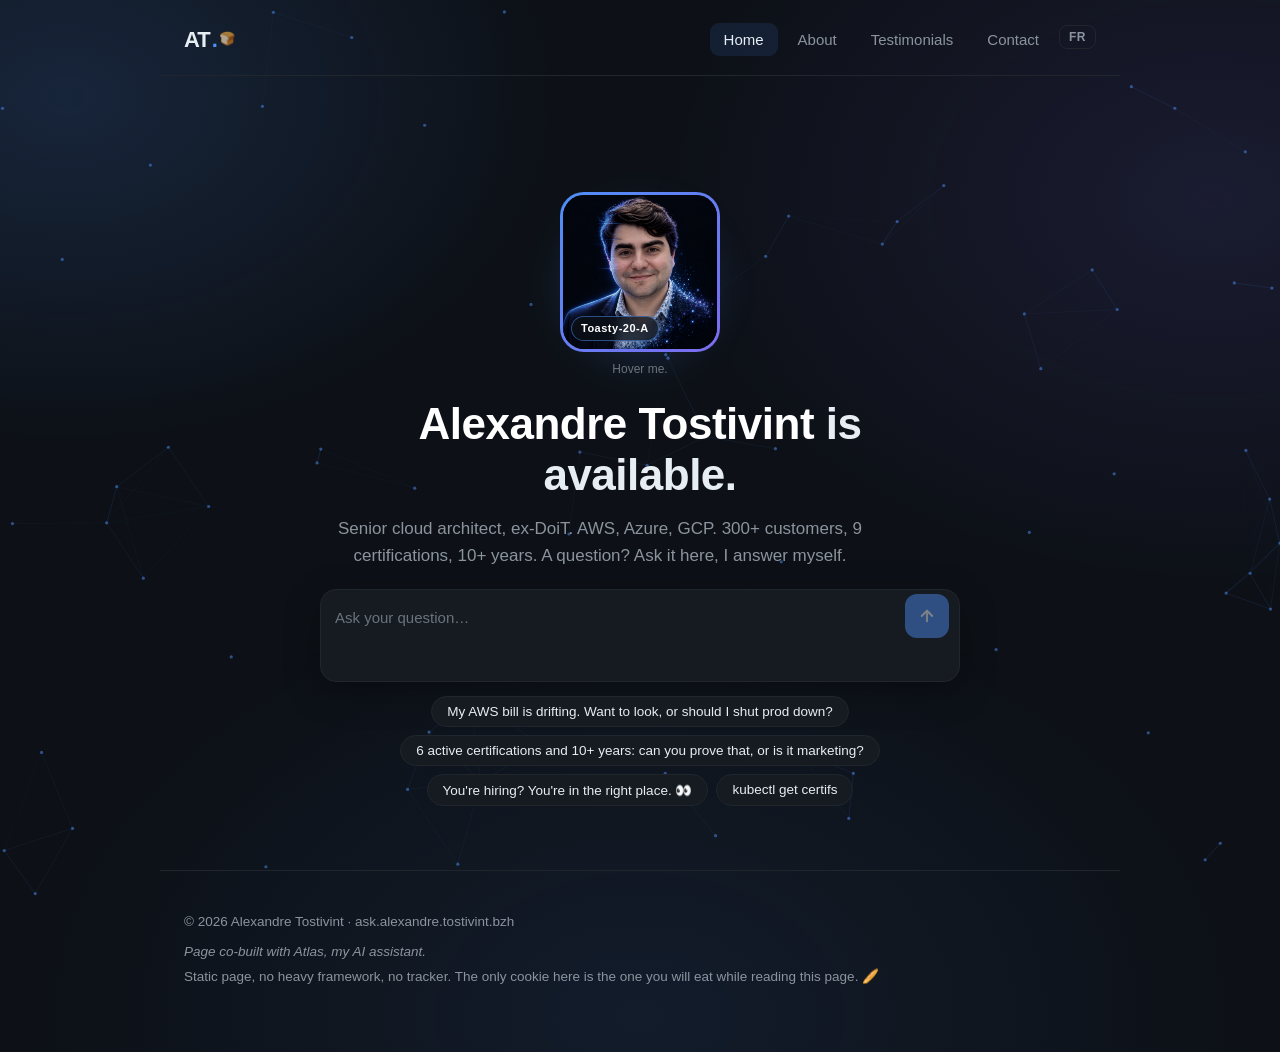
==== en/index.html @ b368c3ee "Parcours : historique complet en pleine largeur avec missions détaillées - 5 postes : DoiT Internati" ====
<!DOCTYPE html>
<html lang="en">
<head>
<meta charset="utf-8">
<meta name="viewport" content="width=device-width, initial-scale=1">
<meta name="color-scheme" content="dark">
<meta name="theme-color" content="#0d1117">
<title>Alexandre Tostivint, Senior Cloud Architect</title>
<meta name="description" content="Senior Cloud Architect AWS/Azure/GCP, ex-DoiT. 10+ years in IT, 300+ customers, FinOps, Well-Architected, pre-sales. Ask your questions, I answer myself.">
<meta property="og:title" content="Alexandre Tostivint, Senior Cloud Architect">
<meta property="og:description" content="Senior Cloud Architect AWS/Azure/GCP, ex-DoiT. 10+ years in IT, 300+ customers, FinOps, Well-Architected, pre-sales. Ask your questions, I answer myself.">
<meta property="og:type" content="website">
<meta property="og:url" content="https://ask.alexandre.tostivint.bzh/en/">
<meta property="og:image" content="https://ask.alexandre.tostivint.bzh/og-image.png">
<meta property="og:image:width" content="1200">
<meta property="og:image:height" content="630">
<meta property="og:image:alt" content="Alexandre Tostivint, Senior Cloud Architect, Toasty-20-A">
<meta property="og:locale" content="en_US">
<meta property="og:locale:alternate" content="fr_FR">
<meta name="twitter:card" content="summary_large_image">
<link rel="icon" href="data:image/svg+xml,<svg xmlns='http://www.w3.org/2000/svg' viewBox='0 0 100 100'><text y='.9em' font-size='90'>🥖</text></svg>">
<link rel="preconnect" href="https://client.crisp.chat" crossorigin>
<link rel="preconnect" href="https://calendar.app.google" crossorigin>
<link rel="alternate" hreflang="fr" href="https://ask.alexandre.tostivint.bzh/">
<link rel="alternate" hreflang="en" href="https://ask.alexandre.tostivint.bzh/en/">
<link rel="alternate" hreflang="x-default" href="https://ask.alexandre.tostivint.bzh/en/">
<link rel="stylesheet" href="../styles.css">
<script src="../app.js"></script>
<script src="../bg-network.js" defer></script>
<script src="../vendor/alpine.min.js" defer></script>
</head>
<body x-data="portfolio()" x-init="init()" :class="'view-' + view">

<div class="bg-glow" aria-hidden="true"></div>
<canvas id="bg-network" aria-hidden="true"></canvas>

<nav class="nav wrap" aria-label="Main navigation">
  <a class="brand" href="../" @click.prevent="setView('home')">AT<span class="brand-dot">.</span><span class="brand-toast" title="Toasty-20-A">🍞</span></a>
  <ul class="nav-links">
    <li><button :class="{active: view==='home'}" @click="setView('home')">Home</button></li>
    <li><button :class="{active: view==='about'}" @click="setView('about')">About</button></li>
    <li><button :class="{active: view==='testimonials'}" @click="setView('testimonials')">Testimonials</button></li>
    <li><button :class="{active: view==='contact'}" @click="setView('contact')">Contact</button></li>
    <li><a class="lang-link" href="../" lang="fr" hreflang="fr" aria-label="Passer au français">FR</a></li>
  </ul>
</nav>

<main class="wrap">

  <!-- ============ HOME ============ -->
  <section class="view home" x-show="view==='home'"
           x-transition:enter="fade-up" x-transition:enter-start="fade-up-start" x-transition:enter-end="fade-up-end"
           x-transition:leave="fade-out" x-transition:leave-start="fade-up-end" x-transition:leave-end="fade-out-end">

    <div class="hero">
      <div class="portrait">
        <div class="portrait-frame" id="portrait-frame">
          <div class="portrait-inner">
            <img id="img-real" src="../alexandre-coucou-aligne.jpg" alt="Alexandre Tostivint, waving hello" width="600" height="600" style="display:none">
            <img id="img-ai" src="../avatar-ai.png" alt="AI-generated avatar of the Toasty-20-A model" width="600" height="600" style="display:none">
            <span class="portrait-model" aria-hidden="true">Toasty-20-A</span>
          </div>
        </div>
        <p class="portrait-hint is-hidden" id="portrait-hint"></p>
      </div>

      <div class="hero-id">
        <h1><span class="grad">Alexandre Tostivint</span> is available.</h1>
        <p class="sub">Senior cloud architect, ex-DoiT. AWS, Azure, GCP. 300+ customers, 9 certifications, 10+ years. A question? Ask it here, I answer myself.</p>

        <div class="prompt-box">
          <div class="input-row">
            <textarea id="q-input" x-ref="qInput" x-model="input" rows="1"
                      aria-label="Your question"
                      @keydown.enter.prevent="!$event.shiftKey && submit('qInput')"
                      placeholder="Ask your question…"></textarea>
            <!-- Send arrow icon: Feather "arrow-up" (MIT), inline to avoid a dependency -->
            <button class="btn-send" :class="{ 'is-empty': !input.trim() }" type="button"
                    @click="submit('qInput')" aria-label="Send the question">
              <svg width="18" height="18" viewBox="0 0 24 24" fill="none"
                   stroke="currentColor" stroke-width="2.5" stroke-linecap="round" stroke-linejoin="round" aria-hidden="true">
                <line x1="12" y1="19" x2="12" y2="5"></line>
                <polyline points="5 12 12 5 19 12"></polyline>
              </svg>
            </button>
          </div>
          <p class="sent-confirm" aria-live="polite"></p>
          <button id="route-hint" class="route-hint" type="button" role="status" aria-live="polite"></button>
          <pre id="terminal-out" class="terminal-out" role="log" aria-live="polite" hidden></pre>
          <p class="q-warning" role="alert">
            ⚠️ Our chat tool is blocked by your browser.
            <a href="https://www.linkedin.com/in/alexandretostivint/" target="_blank" rel="noopener">Use LinkedIn instead</a>.
          </p>
        </div>

        <div class="suggestions" role="group" aria-label="Question suggestions">
          <template x-for="s in suggestions" :key="s">
            <button class="suggestion" type="button" @click="useSuggestion(s)" x-text="s"></button>
          </template>
        </div>
      </div>
    </div>
  </section>

  <!-- ============ ABOUT ============ -->
  <section class="view about" x-show="view==='about'"
           x-transition:enter="fade-up" x-transition:enter-start="fade-up-start" x-transition:enter-end="fade-up-end"
           x-transition:leave="fade-out" x-transition:leave-start="fade-up-end" x-transition:leave-end="fade-out-end">
    <h2 class="view-title">About</h2>

    <p class="bio">
      I am Alexandre Tostivint, a senior cloud architect based in Rennes, France.
      10+ years in IT, 8+ in cloud: first networks and monitoring (ETIAM,
      Exaprobe-Econocom), then Cloudreach and DoiT International, supporting 300+
      customers in consulting and pre-sales, including serving as AWS MAP SME for
      France/EMEA. I orchestrate AWS, Azure and GCP architectures, and I enjoy
      optimizing a FinOps bill as much as guiding a team through
      Well-Architected. French native, English C1.
    </p>

    <div class="ab-stats">
      <div class="ab-stats-group">
        <div class="ab-stat"><b class="count" data-target="300">300</b><span>+ customers supported</span></div>
        <div class="ab-stat"><b class="count" data-target="10">10</b><span>years in IT</span></div>
        <div class="ab-stat"><b class="count" data-target="6">6</b><span>active certifications</span></div>
        <div class="ab-stat"><b class="count" data-target="3">3</b><span>clouds practised</span></div>
      </div>
      <a class="btn btn-primary ab-cv-btn" href="https://cv.alexandre.tostivint.bzh" target="_blank" rel="noopener">View the CV</a>
    </div>

    <div class="ab-split">
      <!-- ===== Main column: career ===== -->
      <div class="ab-main">
        <h3 class="section-label">Career</h3>
        <div class="ab-timeline" id="parcours">
          <!-- 1. DoiT International -->
          <div class="ab-role">
            <div class="ab-card">
              <div class="ab-role-head">
                <span class="ab-role-title">Senior Cloud Architect / Forward Deployed Engineer</span>
                <span class="ab-role-period">Nov 2020 – May 2025</span>
              </div>
              <div class="ab-role-company">
                <img src="../assets/logos/doit.png" alt="" loading="lazy">
                <span>DoiT International</span>
                <span class="ab-role-meta">· Remote, France · 4 yrs 8 mos</span>
              </div>
              <p class="ab-role-desc">Customer-facing architecture role across AWS, Azure and GCP. More than 300 customer environments supported across architecture, security, networking, governance, migration and FinOps. AWS MAP SME for France and EMEA. Joined as Cloud Architect in November 2020, promoted to Senior Cloud Architect / Forward Deployed Engineer in January 2022.</p>
              <div class="ab-missions">
                <div class="ab-mission">
                  <div class="ab-mission-head">
                    <span class="ab-mission-client">Reseller Platform</span>
                    <span class="ab-mission-period">2020 – 2025</span>
                  </div>
                  <p class="ab-mission-text">Owned the onboarding platform that integrates 2,000+ customer accounts into DoiT's AWS Reseller program. Secure-by-design Infrastructure as Code, global policy controls and automated compliance checks. Led hands-on technical onboarding for 70+ customers together with Sales, Product and operations teams.</p>
                  <div class="ab-mission-tech"><span>Python</span><span>AWS CDK</span><span>Terraform</span><span>Pulumi</span><span>GitHub Actions</span><span>CI/CD</span></div>
                </div>
                <div class="ab-mission">
                  <div class="ab-mission-head">
                    <span class="ab-mission-client">AWS MAP Program</span>
                    <span class="ab-mission-period">2022 – 2025</span>
                  </div>
                  <p class="ab-mission-text">AWS Migration Acceleration Program SME for France and EMEA: migration roadmaps, technical workshops and support for multi-partner migrations.</p>
                  <div class="ab-mission-tech"><span>AWS MAP</span><span>Migration</span><span>Customer workshops</span></div>
                </div>
                <div class="ab-mission">
                  <div class="ab-mission-head">
                    <span class="ab-mission-client">Well-Architected &amp; security reviews</span>
                    <span class="ab-mission-period">2020 – 2025</span>
                  </div>
                  <p class="ab-mission-text">Architecture reviews, audits and remediation plans across complex environments. Coordinated executives, customer teams, Sales and engineering during high-impact incidents and security events.</p>
                  <div class="ab-mission-tech"><span>Well-Architected</span><span>Security</span><span>Governance</span></div>
                </div>
                <div class="ab-mission">
                  <div class="ab-mission-head">
                    <span class="ab-mission-client">FinOps &amp; cost modelling</span>
                    <span class="ab-mission-period">2020 – 2025</span>
                  </div>
                  <p class="ab-mission-text">Fast, actionable cost analyses to support strategic pursuits — including a study delivered for a banking startup to demonstrate DoiT's multi-cloud capabilities.</p>
                  <div class="ab-mission-tech"><span>FinOps</span><span>Cost optimisation</span></div>
                </div>
                <div class="ab-mission">
                  <div class="ab-mission-head">
                    <span class="ab-mission-client">Generative AI &amp; data</span>
                    <span class="ab-mission-period">2022 – 2025</span>
                  </div>
                  <p class="ab-mission-text">Architecture and deployment support on AWS Bedrock and Azure OpenAI, alongside infrastructure, security and data engineering work.</p>
                  <div class="ab-mission-tech"><span>Amazon Bedrock</span><span>Azure OpenAI</span><span>Data Engineering</span></div>
                </div>
              </div>
              <p class="ab-role-note">Public and private workshops on AWS serverless technologies. Took part in technical hiring for the French team.</p>
              <div class="ab-role-tags">
                <span>FinOps</span><span>Well-Architected</span><span>AWS MAP SME</span><span>Pre-sales</span><span>IaC</span><span>Multi-account governance</span>
              </div>
            </div>
          </div>

          <!-- 2. Cloudreach -->
          <div class="ab-role">
            <div class="ab-card">
              <div class="ab-role-head">
                <span class="ab-role-title">Cloud Systems Developer</span>
                <span class="ab-role-period">Oct 2017 – Nov 2020</span>
              </div>
              <div class="ab-role-company">
                <img src="../assets/logos/cloudreach.png" alt="" loading="lazy">
                <span>Cloudreach</span>
                <span class="ab-role-meta">· Hybrid, Paris · 3 yrs 2 mos</span>
              </div>
              <p class="ab-role-desc">UK-based multi-cloud service provider, now Eviden, partnered with AWS, Microsoft Azure and Google Cloud. Delivered cloud solutions for enterprise clients alongside internal platforms. Several clients ran in parallel: three engagements are detailed below.</p>
              <div class="ab-missions">
                <div class="ab-mission">
                  <div class="ab-mission-head">
                    <span class="ab-mission-client">Global security multinational — Cloud migration</span>
                    <span class="ab-mission-period">Dec 2017 – Feb 2018</span>
                  </div>
                  <p class="ab-mission-text">My first personal cloud project, delivered as a pair. VPC network layers as Infrastructure as Code, migration of RedHat RHEL instances with AWS DMS, Lambda functions for governance and security automation.</p>
                  <div class="ab-mission-tech"><span>CloudFormation</span><span>Sceptre</span><span>Python</span><span>AWS DMS</span><span>Lambda</span></div>
                </div>
                <div class="ab-mission">
                  <div class="ab-mission-head">
                    <span class="ab-mission-client">Major French energy company — AWS Landing Zone &amp; datalake governance</span>
                    <span class="ab-mission-period">Apr 2018 – Jul 2019</span>
                  </div>
                  <p class="ab-mission-text">Part of a 4-person team delivering a company-wide AWS Landing Zone and cloud adoption program. Networking, security, governance and the datalake layer built as Infrastructure as Code. Deployed AWS Workspaces for secure, compliant development environments. Guided business and technical teams on CI/CD, on-premise to cloud datalake migration, IoT on AWS and identity frameworks. Supported international teams in the UK and the US.</p>
                  <div class="ab-mission-tech"><span>CloudFormation</span><span>Python</span><span>Lambda</span><span>Step Functions</span><span>Cognito</span><span>Okta</span><span>IoT Core</span><span>Firehose</span><span>CodePipeline</span><span>AWS Config</span><span>Systems Manager</span><span>Managed AD</span></div>
                </div>
                <div class="ab-mission">
                  <div class="ab-mission-head">
                    <span class="ab-mission-client">European chemical group — CI/CD platform on Kubernetes &amp; GCP</span>
                    <span class="ab-mission-period">Sep 2019</span>
                  </div>
                  <p class="ab-mission-text">Designed and delivered a Jenkins-based CI/CD solution on Google Kubernetes Engine: secure SAML authentication, automated Docker image delivery workflows, automatic capacity adjustment to keep costs under control. Accelerated release cycles without disrupting existing developer workflows.</p>
                  <div class="ab-mission-tech"><span>GKE</span><span>Jenkins</span><span>SAML</span><span>Terraform</span><span>Helm</span><span>Bash</span><span>GCS</span></div>
                </div>
              </div>
              <p class="ab-role-note">Led an internal serverless community. Spoke at meetups and partner events, including AWS GameDay. Technical pre-sales and architecture consulting.</p>
              <div class="ab-role-tags">
                <span>GKE</span><span>Landing Zones</span><span>Serverless datalake</span><span>Pre-sales</span><span>Multi-cloud</span>
              </div>
            </div>
          </div>

          <!-- 3. Exaprobe-Econocom -->
          <div class="ab-role">
            <div class="ab-card">
              <div class="ab-role-head">
                <span class="ab-role-title">Integration Engineer (Apprentice)</span>
                <span class="ab-role-period">Sep 2014 – Sep 2017</span>
              </div>
              <div class="ab-role-company">
                <img src="../assets/logos/exaprobe.png" alt="" loading="lazy">
                <span>Exaprobe-Econocom</span>
                <span class="ab-role-meta">· Rennes · 3 yrs 1 mo</span>
              </div>
              <p class="ab-role-desc">Work-study role. Network and systems integration delivered on site, at more than ten client locations across France.</p>
              <div class="ab-missions">
                <div class="ab-mission">
                  <div class="ab-mission-head">
                    <span class="ab-mission-client">Multi-site network integration</span>
                    <span class="ab-mission-period">2014 – 2017</span>
                  </div>
                  <p class="ab-mission-text">Configured, tested and integrated Cisco, HP, Aerohive and Meraki equipment across more than ten client sites. Wireless coverage studies, network performance audits and capacity planning. Technical pre-sales input for customer proposals.</p>
                  <div class="ab-mission-tech"><span>Cisco</span><span>HP</span><span>Aerohive</span><span>Meraki</span><span>Wi-Fi</span><span>Level 2 support</span></div>
                </div>
                <div class="ab-mission">
                  <div class="ab-mission-head">
                    <span class="ab-mission-client">Skype for Business deployment automation</span>
                    <span class="ab-mission-period">2017</span>
                  </div>
                  <p class="ab-mission-text">Engineering school final-year project: a PowerShell tool automating the rollout of this enterprise communications suite. Sharply reduced manual steps and prevented deployment errors.</p>
                  <div class="ab-mission-tech"><span>PowerShell</span><span>VMware</span><span>Skype for Business</span></div>
                </div>
              </div>
              <p class="ab-role-note">Authored runbooks, maintenance guides and training material used by support teams.</p>
              <div class="ab-role-tags">
                <span>Networking</span><span>Monitoring</span><span>Automation</span><span>Level 2 support</span>
              </div>
            </div>
          </div>

          <!-- 4. ETIAM -->
          <div class="ab-role">
            <div class="ab-card">
              <div class="ab-role-head">
                <span class="ab-role-title">Internships — monitoring &amp; internal messaging</span>
                <span class="ab-role-period">Apr 2014 – Aug 2014</span>
              </div>
              <div class="ab-role-company">
                <span>ETIAM</span>
                <span class="ab-role-meta">· Rennes · 5 mos</span>
              </div>
              <p class="ab-role-desc">Two assignments for a telemedicine software vendor, on its ETIAM Nexus service.</p>
              <div class="ab-missions">
                <div class="ab-mission">
                  <div class="ab-mission-head">
                    <span class="ab-mission-client">Monitoring migration: Nagios to Centreon</span>
                    <span class="ab-mission-period">Apr – Jul 2014</span>
                  </div>
                  <p class="ab-mission-text">Modernised the monitoring infrastructure: migrated from Nagios to Centreon, built reporting dashboards, set up LDAP for user management, and wrote technical documentation and disaster recovery plans.</p>
                  <div class="ab-mission-tech"><span>Centreon</span><span>Nagios</span><span>LDAP</span><span>Linux</span></div>
                </div>
                <div class="ab-mission">
                  <div class="ab-mission-head">
                    <span class="ab-mission-client">Secure internal messaging server</span>
                    <span class="ab-mission-period">Aug 2014</span>
                  </div>
                  <p class="ab-mission-text">Asked by leadership to replace a non-professional messaging service with a fully controlled, self-hosted solution: requirements analysis, implementation, maintenance documentation and user training.</p>
                  <div class="ab-mission-tech"><span>Jappix</span><span>XMPP</span><span>Linux</span><span>Self-hosting</span></div>
                </div>
              </div>
            </div>
          </div>

          <!-- 5. Club Informatique Pénitencier -->
          <div class="ab-role">
            <div class="ab-card">
              <div class="ab-role-head">
                <span class="ab-role-title">IT Trainer — internship</span>
                <span class="ab-role-period">Aug 2013</span>
              </div>
              <div class="ab-role-company">
                <span>Club Informatique Pénitencier</span>
                <span class="ab-role-meta">· Saint-Malo prison</span>
              </div>
              <p class="ab-role-desc">Delivered office software training (OpenOffice Writer and Calc) to inmates, in partnership with social and administrative staff. Provided one-on-one guidance through to completion of a nationally recognised certification.</p>
            </div>
          </div>
        </div>
      </div>

      <!-- ===== Rail: credentials ===== -->
      <aside class="ab-rail">
        <div class="ab-rail-block" id="certs">
          <h3 class="section-label">Active certifications</h3>
          <div class="ab-certs">
            <a class="ab-cert" href="https://cp.certmetrics.com/amazon/en/public/verify/credential/21Y63B62CN4EQ2WE" target="_blank" rel="noopener">
              <img src="../assets/logos/aws.svg" alt="" loading="lazy">
              <span class="ab-cert-body">
                <span class="ab-cert-name">AWS Certified Solutions Architect – Professional</span>
                <span class="ab-cert-date">Mar 2022 – Feb 2028</span>
              </span>
            </a>
            <a class="ab-cert" href="https://cp.certmetrics.com/amazon/en/public/verify/credential/0QCVWRNLFM141Z5D" target="_blank" rel="noopener">
              <img src="../assets/logos/aws.svg" alt="" loading="lazy">
              <span class="ab-cert-body">
                <span class="ab-cert-name">AWS Certified DevOps Engineer – Professional</span>
                <span class="ab-cert-date">May 2022 – Mar 2028</span>
              </span>
            </a>
            <a class="ab-cert" href="https://cp.certmetrics.com/amazon/en/public/verify/credential/C1KCZ8T2KBRQ1H97" target="_blank" rel="noopener">
              <img src="../assets/logos/aws.svg" alt="" loading="lazy">
              <span class="ab-cert-body">
                <span class="ab-cert-name">AWS Certified Developer – Associate</span>
                <span class="ab-cert-date">Jan 2025 – Mar 2028</span>
              </span>
            </a>
            <a class="ab-cert" href="https://cp.certmetrics.com/amazon/en/public/verify/credential/9f99ed898f704784b63ffdaff54bc3ab" target="_blank" rel="noopener">
              <img src="../assets/logos/aws.svg" alt="" loading="lazy">
              <span class="ab-cert-body">
                <span class="ab-cert-name">AWS Certified AI – Practitioner</span>
                <span class="ab-cert-date">Sep 2024 – Sep 2027</span>
              </span>
            </a>
            <a class="ab-cert" href="https://learn.microsoft.com/fr-fr/users/atostivint/credentials/aa018fbfbd69c281" target="_blank" rel="noopener">
              <img src="../assets/logos/azure.svg" alt="" loading="lazy">
              <span class="ab-cert-body">
                <span class="ab-cert-name">Microsoft Certified: DevOps Engineer Expert</span>
                <span class="ab-cert-date">Feb 2020 – Feb 2027</span>
              </span>
            </a>
            <a class="ab-cert" href="https://learn.microsoft.com/api/credentials/share/fr-fr/atostivint/AE1E15066B027E25?sharingId=AA1D7245678CBBD5" target="_blank" rel="noopener">
              <img src="../assets/logos/azure.svg" alt="" loading="lazy">
              <span class="ab-cert-body">
                <span class="ab-cert-name">Microsoft Certified: Azure Security Engineer Associate</span>
                <span class="ab-cert-date">Mar 2020 – Mar 2027</span>
              </span>
            </a>
          </div>
          <a class="ab-more" href="#ab-hist">See the 10 other certifications earned ↓</a>
        </div>

        <div class="ab-rail-block">
          <h3 class="section-label">Education</h3>
          <div class="ab-edu">
            <div class="ab-edu-top"><span class="ab-edu-name">ENSSAT</span><span class="ab-edu-period">2014 – 2017</span></div>
            <div class="ab-edu-detail">Engineering degree, Computer Science, Multimedia and Networks</div>
          </div>
          <div class="ab-edu">
            <div class="ab-edu-top"><span class="ab-edu-name">DUT Networks and Telecoms</span><span class="ab-edu-period">2012 – 2014</span></div>
            <div class="ab-edu-detail">IUT de Saint-Malo</div>
          </div>
        </div>

        <div class="ab-rail-block">
          <h3 class="section-label">Talks &amp; webinars</h3>
          <a class="ab-talk" href="https://www.youtube.com/watch?v=NQdDsHzIfdo" target="_blank" rel="noopener">
            <span class="ab-talk-icon">🎙️</span>
            <span class="ab-talk-body">
              <span class="ab-talk-title">Mastering multicloud</span>
              <span class="ab-talk-meta">DoiT webinar · late 2023</span>
            </span>
          </a>
          <a class="ab-talk" href="https://www.youtube.com/watch?v=fvYX5Cz54VA" target="_blank" rel="noopener">
            <span class="ab-talk-icon">🎤</span>
            <span class="ab-talk-body">
              <span class="ab-talk-title">Data lake serverless, SageMaker &amp; AI</span>
              <span class="ab-talk-meta">Cloudreach talk · 2019</span>
            </span>
          </a>
        </div>
      </aside>
    </div>

    <!-- ===== Certification history ===== -->
    <section class="ab-hist" id="ab-hist">
      <div class="ab-hist-head">
        <h3 class="section-label">Certifications earned</h3>
        <p>Ten certifications earned in the past, now expired. They remain on the record: they were all passed.</p>
      </div>
      <div class="ab-hist-grid">
        <div class="ab-hist-card">
          <span class="ab-stamp">Expired</span>
          <span class="ab-hist-name">Microsoft Certified: Azure Solutions Architect Expert <span class="ab-rep">twice</span></span>
          <span class="ab-hist-meta">Microsoft · Aug 2020 – Aug 2026</span>
        </div>
        <a class="ab-hist-card" href="https://cp.certmetrics.com/amazon/en/public/verify/credential/VRZ4RKX1M2R41NWG" target="_blank" rel="noopener">
          <span class="ab-stamp">Expired</span>
          <span class="ab-hist-name">AWS Certified Security – Specialty <span class="ab-rep">twice</span></span>
          <span class="ab-hist-meta">AWS · Aug 2023 – Aug 2026</span>
        </a>
        <a class="ab-hist-card" href="https://cp.certmetrics.com/amazon/en/public/verify/credential/MPTVQZV2EJV1QB57" target="_blank" rel="noopener">
          <span class="ab-stamp">Expired</span>
          <span class="ab-hist-name">AWS Certified Advanced Networking – Specialty <span class="ab-rep">twice</span></span>
          <span class="ab-hist-meta">AWS · May 2023 – May 2026</span>
        </a>
        <div class="ab-hist-card">
          <span class="ab-stamp">Expired</span>
          <span class="ab-hist-name">FinOps Certified Practitioner</span>
          <span class="ab-hist-meta">FinOps Foundation · Aug 2023 – Aug 2025</span>
        </div>
        <div class="ab-hist-card">
          <span class="ab-stamp">Expired</span>
          <span class="ab-hist-name">Microsoft Certified: Azure Developer Associate</span>
          <span class="ab-hist-meta">Microsoft · May 2020 – May 2025</span>
        </div>
        <div class="ab-hist-card">
          <span class="ab-stamp">Expired</span>
          <span class="ab-hist-name">Microsoft Certified: Azure IoT Developer Specialty</span>
          <span class="ab-hist-meta">Microsoft · May 2020 – May 2025 (legacy)</span>
        </div>
        <div class="ab-hist-card">
          <span class="ab-stamp">Expired</span>
          <span class="ab-hist-name">Microsoft Certified: Azure Administrator Associate</span>
          <span class="ab-hist-meta">Microsoft · Jul 2019 – Jul 2024</span>
        </div>
        <div class="ab-hist-card">
          <span class="ab-stamp">Expired</span>
          <span class="ab-hist-name">Google Certified Professional – Cloud Architect <span class="ab-rep">twice</span></span>
          <span class="ab-hist-meta">Google Cloud · Jan 2021 – Feb 2023</span>
        </div>
        <div class="ab-hist-card">
          <span class="ab-stamp">Expired</span>
          <span class="ab-hist-name">AWS Certified Solutions Architect – Associate</span>
          <span class="ab-hist-meta">AWS · Nov 2017 – Jan 2022</span>
        </div>
        <div class="ab-hist-card">
          <span class="ab-stamp">Expired</span>
          <span class="ab-hist-name">AWS Certified SysOps Administrator – Associate</span>
          <span class="ab-hist-meta">AWS · Feb 2018 – Feb 2021</span>
        </div>
      </div>
    </section>

    <!-- ===== Projects ===== -->
    <h3 class="section-label">Projects</h3>
    <div class="projects" id="projects">
      <div class="project" id="project-finops">
        <h4 class="project-name">DoiT Reseller platform</h4>
        <p class="project-desc">2,000+ customer accounts maintained on the platform (team), 70+ onboarded personally: secure-by-design IaC, global policy controls, automated compliance (Python CDK, Terraform, Pulumi, GitHub Actions).</p>
      </div>
      <div class="project" id="project-retail">
        <h4 class="project-name">CI/CD on GKE — Cloudreach</h4>
        <p class="project-desc">Jenkins platform on Google Kubernetes Engine: SAML authentication, automated Docker image delivery, Terraform and autoscaling to keep costs and release cycles under control.</p>
      </div>
      <div class="project" id="project-data">
        <h4 class="project-name">AWS landing zone &amp; datalake — Cloudreach</h4>
        <p class="project-desc">In a team of 4, an AWS landing zone for a multinational energy client: networking, security, governance and datalake as IaC; automated onboarding (Lambda, Step Functions, SSM, Okta).</p>
      </div>
    </div>
  </section>


  <!-- ============ TESTIMONIALS ============ -->
  <section class="view testimonials" x-show="view==='testimonials'"
           x-transition:enter="fade-up" x-transition:enter-start="fade-up-start" x-transition:enter-end="fade-up-end"
           x-transition:leave="fade-out" x-transition:leave-start="fade-up-end" x-transition:leave-end="fade-out-end">

    <h2 class="view-title">Testimonials</h2>
    <p class="view-lead">A few quotes. Placeholder space, to be replaced by real ones.</p>

    <div class="testi-grid">
      <figure class="testi">
        <blockquote>"Alexandre is the only architect I know who reads an AWS bill like a novel and turns it into a savings plan."</blockquote>
        <figcaption>Former colleague, DoiT International</figcaption>
      </figure>
      <figure class="testi">
        <blockquote>"In pre-sales, he designs the architecture before selling. That changes everything."</blockquote>
        <figcaption>Customer</figcaption>
      </figure>
    </div>
    <p class="testi-note">I collect honest feedback from colleagues and customers. Yours is welcome: <a href="https://www.linkedin.com/in/alexandretostivint/" target="_blank" rel="noopener">write to me on LinkedIn</a>.</p>
  </section>

  <!-- ============ CONTACT ============ -->
  <section class="view contact" x-show="view==='contact'"
           x-transition:enter="fade-up" x-transition:enter-start="fade-up-start" x-transition:enter-end="fade-up-end"
           x-transition:leave="fade-out" x-transition:leave-start="fade-up-end" x-transition:leave-end="fade-out-end">

    <h2 class="view-title">Contact</h2>
    <p class="view-lead">Simplest: write to me. Most formal: LinkedIn or a video call slot.</p>

    <div class="grid">
      <div class="card card-primary">
        <h3>💬 Chat</h3>
        <p>Answer within a few hours. A technical question, a job application, a project?</p>
        <p style="margin-top:14px"><button class="btn btn-primary" type="button" @click="openChatBtn()">Open chat</button></p>
        <p class="q-warning" role="alert">
          ⚠️ Chat is blocked by your browser.
          <a href="https://www.linkedin.com/in/alexandretostivint/" target="_blank" rel="noopener">Use LinkedIn instead</a>.
        </p>
      </div>
      <div class="card">
        <h3>🔗 LinkedIn</h3>
        <p>The detailed profile, recommendations and articles. For a first formal contact.</p>
        <p style="margin-top:14px"><a class="btn btn-ghost" href="https://www.linkedin.com/in/alexandretostivint/" target="_blank" rel="noopener">View profile</a></p>
      </div>
      <div class="card">
        <h3>📅 Book a call</h3>
        <p>A video call slot, no email back-and-forth. My calendar is open.</p>
        <p style="margin-top:14px"><a class="btn btn-ghost" href="https://calendar.app.google/bvAn3Tc2iEFjc5uX7" target="_blank" rel="noopener">Book a slot</a></p>
      </div>
    </div>
  </section>

</main>

<footer class="wrap footer">
  <p>© <span id="year"></span> Alexandre Tostivint · ask.alexandre.tostivint.bzh</p>
  <p class="footer-note">Page co-built with Atlas, my AI assistant.</p>
  <p class="footer-note subtle">Static page, no heavy framework, no tracker. The only cookie here is the one you will eat while reading this page. 🥖</p>
</footer>

<script>
  document.getElementById("year").textContent = new Date().getFullYear();
</script>
</body>
</html>
---- styles.css ----
:root {
  --bg: #0d1117;
  --bg-2: #0a0d12;
  --card: #161b22;
  --border: #21262d;
  --text: #e6edf3;
  --muted: #8b949e;
  --accent: #4f8ff7;
  --accent2: #7c6cf0;
  --green: #3fb950;
  --aws: #ff9900;
  --azure: #0078d4;
}

* { margin: 0; padding: 0; box-sizing: border-box; }
html { scroll-behavior: smooth; }

body {
  background: var(--bg);
  color: var(--text);
  font-family: -apple-system, BlinkMacSystemFont, "Segoe UI", Roboto, Helvetica, Arial, sans-serif;
  line-height: 1.6;
  min-height: 100vh;
  overflow-x: hidden;
}

.wrap { max-width: 960px; margin: 0 auto; padding: 0 24px; }

/* ---------- Soft radial background (glow statique) ---------- */
.bg-glow {
  position: fixed;
  inset: -20% -20% -20% -20%;
  z-index: -2;
  background:
    radial-gradient(40% 40% at 18% 22%, rgba(79,143,247,.16), transparent 70%),
    radial-gradient(45% 45% at 82% 30%, rgba(124,108,240,.12), transparent 70%),
    radial-gradient(50% 50% at 50% 95%, rgba(79,143,247,.09), transparent 70%);
}

/* ---------- Canvas réseau (particules connectées) ---------- */
#bg-network {
  position: fixed;
  inset: 0;
  z-index: -1;
  pointer-events: none;
}

/* ---------- Nav ---------- */
.nav {
  display: flex; align-items: center; justify-content: space-between;
  padding-top: 22px; padding-bottom: 18px;
  border-bottom: 1px solid var(--border);
  position: relative; z-index: 2;
}
.brand {
  font-weight: 700; font-size: 22px; letter-spacing: -1px;
  text-decoration: none; color: var(--text);
  display: inline-flex; align-items: center; gap: 2px;
}
.brand-dot { color: var(--accent); }
.brand-toast { font-size: 13px; opacity: .65; transition: transform .2s ease, opacity .2s ease; }
.brand:hover .brand-toast { transform: rotate(-12deg) translateY(-2px); opacity: 1; }
.nav-links { list-style: none; display: flex; gap: 6px; }
.nav-links button {
  font-family: inherit; font-size: 15px; color: var(--muted);
  background: transparent; border: 0; cursor: pointer;
  padding: 8px 14px; border-radius: 9px; transition: color .18s, background .18s;
}
.nav-links button:hover { color: var(--text); }
.lang-link {
  font-size: 12px; font-weight: 700; letter-spacing: .5px;
  color: var(--muted); text-decoration: none;
  border: 1px solid var(--border); border-radius: 8px;
  padding: 4px 9px; transition: color .2s ease, border-color .2s ease;
}
.lang-link:hover { color: var(--text); border-color: var(--accent); }
.nav-links button.active {
  color: var(--text);
  background: rgba(79,143,247,.12);
}

/* ---------- Views ---------- */
.view { padding: 56px 0 40px; }
.view-title {
  font-size: clamp(26px, 5vw, 38px); letter-spacing: -.5px; margin-bottom: 6px;
  display: flex; align-items: center; gap: 10px;
}
.view-lead { color: var(--muted); margin-bottom: 26px; font-size: 17px; }

/* fade + translateY transitions */
.fade-up, .fade-out { transition: opacity .28s ease, transform .28s ease; }
.fade-up-start { opacity: 0; transform: translateY(14px); }
.fade-up-end   { opacity: 1; transform: translateY(0); }
.fade-out-end  { opacity: 0; transform: translateY(-8px); }

/* ---------- Hero (home) ---------- */
.hero {
  display: flex; flex-direction: column; align-items: center;
  gap: 20px; padding-top: 60px; max-width: 640px; margin: 0 auto;
}
.hero-id { min-width: 0; text-align: center; }
h1 { font-size: clamp(28px, 5.5vw, 44px); line-height: 1.15; letter-spacing: -.5px; }
h1 .grad { color: #fff; }
.sub { color: var(--muted); font-size: 17px; margin-top: 14px; max-width: 560px; }

/* ---------- Portrait + halo + AI filter ---------- */
.portrait { position: relative; justify-self: center; }
.portrait-frame {
  width: 160px; aspect-ratio: 1; border-radius: 24px; padding: 3px;
  background: linear-gradient(135deg, var(--accent), var(--accent2));
}
.portrait-frame::before {
  content: ""; position: absolute; inset: -16px; border-radius: 32px; z-index: -1;
  background: radial-gradient(circle, rgba(79,143,247,.32), transparent 68%);
  filter: blur(14px);
}
.portrait-inner {
  position: relative;
  width: 100%; height: 100%; border-radius: 21px; overflow: hidden;
  background: var(--card);
}
.portrait-inner img {
  width: 100%; height: 100%; object-fit: cover; display: block;
  filter: grayscale(.45) saturate(1.15) contrast(1.05) blur(.4px) brightness(.92);
  transition: filter .5s ease, opacity .35s ease;
}
.portrait-inner:hover img { filter: none; }
/* Photo réelle superposée (mode swap avatar IA) */
#img-real {
  position: absolute; inset: 0;
  width: 100%; height: 100%; object-fit: cover;
  opacity: 0;
  transform: scale(1.02);
  transition: opacity .35s ease, transform .45s ease;
  z-index: 2;
}
/* Avatar IA : s'efface doucement au survol */
#img-ai {
  transition: opacity .35s ease, transform .35s ease, filter .35s ease;
}
.portrait-frame.has-swap:hover #img-ai,
.portrait-frame.is-flipped #img-ai {
  opacity: 0;
  transform: scale(.985);
  filter: blur(3px);
}
.portrait-frame.has-swap:hover #img-real,
.portrait-frame.is-flipped #img-real {
  opacity: 1;
  transform: scale(1);
}

/* Balayage scan lumineux au moment du swap */
.portrait-inner::after {
  content: "";
  position: absolute; inset: 0;
  z-index: 3;
  background: linear-gradient(105deg, transparent 20%, rgba(79,143,247,.35) 50%, transparent 80%);
  transform: translateX(-120%);
  pointer-events: none;
  opacity: 0;
}
.portrait-frame.has-swap:hover .portrait-inner::after,
.portrait-frame.is-flipped .portrait-inner::after {
  animation: scan 0.45s ease-out forwards;
}
@keyframes scan {
  0%   { transform: translateX(-120%); opacity: .3; }
  60%  { opacity: .3; }
  100% { transform: translateX(120%); opacity: 0; }
}

/* Particules de dématérialisation */
.swap-particle {
  position: absolute;
  z-index: 4;
  width: 5px; height: 5px;
  border-radius: 50%;
  background: rgba(79,143,247,.9);
  box-shadow: 0 0 8px rgba(79,143,247,.8);
  pointer-events: none;
  animation: particle-out 0.7s ease-out forwards;
}
@keyframes particle-out {
  0%   { transform: translate(0,0) scale(1); opacity: .95; }
  100% { transform: translate(var(--px), var(--py)) scale(.3); opacity: 0; }
}

/* Reduced motion : fondu simple */
@media (prefers-reduced-motion: reduce) {
  #img-real, #img-ai { transition: opacity .2s ease !important; transform: none !important; }
  .portrait-frame.has-swap:hover .portrait-inner::after,
  .portrait-frame.is-flipped .portrait-inner::after { animation: none; }
  .swap-particle { display: none; }
}
/* Indication sous le portrait : place réservée, fondu (aucun saut de layout) */
.portrait-hint {
  text-align: center; font-size: 12px; color: var(--muted);
  margin-top: 8px; opacity: .75;
  min-height: 1.2em;
  transition: opacity .25s ease;
}
.portrait-hint.is-hidden { opacity: 0; }
/* Photo réelle affichée en direct (fallback si l'avatar IA ne charge pas) */
#img-real.is-visible { opacity: 1; transform: scale(1); }
.portrait-model {
  position: absolute; left: 8px; bottom: 8px; z-index: 2;
  font-size: 11px; letter-spacing: .5px; font-weight: 700;
  color: #fff; background: rgba(13,17,23,.72);
  border: 1px solid rgba(79,143,247,.5);
  padding: 3px 9px; border-radius: 999px;
  backdrop-filter: blur(4px);
  pointer-events: none;
  transition: opacity .3s ease;
}
.portrait-inner:hover .portrait-model { opacity: 0; }

/* ---------- Prompt box (style ChatGPT) ---------- */
.prompt-box {
  background: var(--card); border: 1px solid var(--border); border-radius: 16px;
  max-width: 640px; width: 100%;
  margin-top: 20px;
  box-shadow: 0 10px 36px rgba(0,0,0,.30);
  transition: border-color .2s ease, box-shadow .2s ease;
}
.prompt-box:focus-within {
  border-color: rgba(79,143,247,.65);
  box-shadow: 0 10px 40px rgba(79,143,247,.16);
}
.input-row {
  position: relative;
  display: flex; align-items: flex-end;
}
.prompt-box textarea {
  flex: 1 1 auto;
  min-width: 0;
  width: auto;
  min-height: 55px;
  max-height: 200px;
  overflow-y: auto;
  resize: none;
  background: transparent; border: 0; border-radius: 0;
  color: var(--text); font-family: inherit; font-size: 15px; line-height: 1.55;
  padding: 16px 68px 16px 14px; caret-color: var(--accent);
}
.prompt-box textarea:focus { outline: none; }
.prompt-box textarea::placeholder { color: #6a737d; }
.prompt-box .btn-send {
  position: absolute;
  right: 10px; bottom: 7px;
}
/* Bannières (confirmation/warning) sous la ligne */
.prompt-box .sent-confirm,
.prompt-box .q-warning {
  width: 100%;
  margin: 0; padding: 10px 14px; text-align: center;
  border-radius: 0 0 14px 14px;
}
.prompt-box .sent-confirm {
  border-top: 1px solid rgba(63,185,80,.45);
}
.prompt-box .q-warning {
  border-top: 1px solid rgba(254,188,46,.45);
}

/* ---------- Buttons ---------- */
.btn {
  display: inline-block; padding: 13px 26px; border-radius: 10px;
  font-size: 16px; font-weight: 600; text-decoration: none; cursor: pointer;
  border: 1px solid transparent; font-family: inherit;
  transition: transform .15s ease, filter .15s ease, border-color .15s ease;
}
.btn-primary { color: #fff; background: var(--accent); }
.btn-primary:hover { background: #5f9bf8; transform: translateY(-2px); }
.btn-ghost { color: var(--text); background: var(--card); border-color: var(--border); }
.btn-ghost:hover { border-color: var(--muted); transform: translateY(-2px); }

/* ---------- Suggestions ---------- */
.suggestions { display: flex; flex-wrap: wrap; gap: 8px; max-width: 640px; margin-top: 14px; justify-content: center; }
.suggestion {
  font-family: inherit; font-size: 13.5px; color: var(--text);
  background: var(--card); border: 1px solid var(--border); border-radius: 999px;
  padding: 7px 15px; cursor: pointer; text-align: left;
  transition: border-color .15s ease, color .15s ease, transform .15s ease;
}
.suggestion:hover { border-color: var(--accent); color: var(--accent); transform: translateY(-1px); }

/* ---------- Warning ---------- */
.q-warning {
  display: none; margin-top: 12px;
  font-size: 13.5px; color: var(--text);
  background: rgba(254,188,46,.08); border: 1px solid rgba(254,188,46,.45);
  border-radius: 10px; padding: 10px 14px;
}
.q-warning.show { display: block; }
.q-warning a { color: #9ecbff; font-weight: 600; }

/* ---------- Bouton d'envoi ---------- */
.btn-send {
  flex-shrink: 0;
  width: 44px; height: 44px;
  border-radius: 12px;
  border: 0;
  display: inline-flex; align-items: center; justify-content: center;
  background: var(--accent); color: #fff;
  cursor: pointer;
  transition: background .18s ease, transform .15s ease, opacity .18s ease;
}
.btn-send:hover { background: #5f9bf8; transform: translateY(-1px); }
.btn-send:active { transform: translateY(0) scale(.96); }
.btn-send.is-empty { opacity: .45; cursor: default; }
.btn-send.is-empty:hover { background: var(--accent); transform: none; }
.btn-send svg { display: block; }

/* ---------- Confirmation d'envoi ---------- */
.sent-confirm {
  display: none; margin-top: 12px;
  font-size: 13.5px; color: var(--text);
  background: rgba(63,185,80,.08); border: 1px solid rgba(63,185,80,.45);
  border-radius: 10px; padding: 10px 14px;
  flex-basis: 100%; text-align: center;
}
.sent-confirm.show { display: block; }

/* ---------- About ---------- */
.bio { color: var(--text); font-size: 17px; max-width: 720px; }
.bio b { color: #fff; font-weight: 600; }
.section-label { font-size: 15px; color: var(--muted); margin: 34px 0 14px; text-transform: uppercase; letter-spacing: 1px; }


.badge-pro { background: #d2a8ff; }



/* Projects (projets réalisés) */
.projects { display: grid; grid-template-columns: repeat(auto-fit, minmax(240px, 1fr)); gap: 16px; }
.videos-actions { display: flex; flex-wrap: wrap; gap: 12px; margin-top: 14px; }
.project {
  background: var(--card); border: 1px solid var(--border);
  border-radius: 14px; padding: 22px;
  transition: border-color .15s ease, transform .15s ease, box-shadow .15s ease;
}
.project:hover { transform: translateY(-3px); box-shadow: 0 12px 30px rgba(79,143,247,.14); border-color: rgba(79,143,247,.5); }
.project-name { font-size: 16px; font-weight: 700; margin-bottom: 10px; }
.project-desc { color: var(--muted); font-size: 14.5px; line-height: 1.55; }

/* ---------- Testimonials ---------- */
.testi-grid { display: grid; grid-template-columns: repeat(auto-fit, minmax(260px, 1fr)); gap: 16px; }
.testi {
  background: var(--card); border: 1px solid var(--border);
  border-radius: 14px; padding: 22px; display: flex; flex-direction: column; gap: 14px;
}
.testi blockquote { font-size: 15.5px; line-height: 1.55; color: var(--text); }
.testi figcaption { font-size: 13px; color: var(--muted); margin-top: auto; }
.testi-note { color: var(--muted); font-size: 14px; margin-top: 18px; }
.testi-note a { color: var(--accent); font-weight: 600; }

/* ---------- Model (CV) card ---------- */
.model-card {
  margin-top: 22px; max-width: 680px;
  padding: 18px 20px; border-radius: 16px;
  background: linear-gradient(135deg, rgba(79,143,247,.14), rgba(124,108,240,.12));
  border: 1px solid rgba(79,143,247,.45);
  display: flex; flex-direction: column; gap: 8px; align-items: flex-start;
}
.model-card-wide { max-width: none; }
.model-spec { color: var(--muted); font-size: 14.5px; margin: 0; }
.model-kicker {
  display: inline-block; font-size: 11px; font-weight: 800; letter-spacing: 2px;
  color: var(--accent); background: rgba(79,143,247,.12);
  padding: 4px 10px; border-radius: 999px; margin-bottom: 8px;
}
.model-name { font-size: 24px; letter-spacing: -.5px; margin-bottom: 6px; }


/* ---------- Contact ---------- */
.grid { display: grid; grid-template-columns: repeat(auto-fit, minmax(240px, 1fr)); gap: 16px; }
.card {
  background: var(--card); border: 1px solid var(--border);
  border-radius: 14px; padding: 22px;
}
.card h3 { font-size: 17px; margin-bottom: 8px; }
.card p { color: var(--muted); font-size: 14.5px; }
.card-primary {
  border-color: rgba(79,143,247,.5);
  background: linear-gradient(135deg, rgba(79,143,247,.10), rgba(22,27,34,.6));
}

/* ---------- Footer ---------- */
.footer { padding: 40px 24px 64px; color: var(--muted); font-size: 13.5px; border-top: 1px solid var(--border); margin-top: 24px; }
.footer-note { margin-top: 8px; font-style: italic; }
.footer-note.subtle { font-style: normal; margin-top: 4px; }

/* ---------- Accessibilité ---------- */
:focus-visible {
  outline: 2px solid var(--accent);
  outline-offset: 2px;
  border-radius: 6px;
}

/* ---------- Extras : pastille de routage + terminal ---------- */
.route-hint {
  display: block;
  margin: 14px auto 0;
  padding: 10px 16px;
  max-width: 100%;
  border: 1px solid var(--accent);
  border-radius: 999px;
  background: color-mix(in srgb, var(--accent) 12%, transparent);
  color: var(--accent);
  font: inherit;
  font-size: .9rem;
  line-height: 1.35;
  cursor: pointer;
  opacity: 0;
  visibility: hidden;
  transform: translateY(4px);
  transition: opacity .18s ease, transform .18s ease, visibility .18s;
}
.route-hint.show { opacity: 1; visibility: visible; transform: translateY(0); }
.route-hint:hover { background: color-mix(in srgb, var(--accent) 22%, transparent); }
.route-hint:focus-visible {
  outline: 2px solid var(--accent);
  outline-offset: 3px;
}

/* Flash animation for route scroll targets */
@keyframes flash-highlight {
  0%   { box-shadow: 0 0 0 0 rgba(79,143,247,.4); }
  30%  { box-shadow: 0 0 0 6px rgba(79,143,247,.25); }
  100% { box-shadow: 0 0 0 0 rgba(79,143,247,0); }
}
.flash { animation: flash-highlight 1.8s ease-out; }

.terminal-out {
  display: block;
  margin: 14px auto 0;
  padding: 14px 16px;
  max-width: 100%;
  overflow-x: auto;
  border: 1px solid var(--border);
  border-radius: 10px;
  background: #010409;
  color: var(--text);
  font-family: ui-monospace, SFMono-Regular, Menlo, Consolas, monospace;
  font-size: .82rem;
  line-height: 1.55;
  text-align: left;
}
.terminal-out .t-prompt { color: var(--green); font-weight: 700; display: block; }
.terminal-out .t-line { display: block; white-space: pre; }

/* ---------- Attribut hidden ---------- */
/* Un `display` déclaré en CSS écrase l'attribut hidden : sans cette règle,
   #terminal-out (display:block) s'affichait en barre noire vide sous le champ. */
[hidden] { display: none !important; }

/* ---------- Cloak ---------- */
[x-cloak] { display: none !important; }

/* ---------- Reduced motion ---------- */
@media (prefers-reduced-motion: reduce) {
  *, *::before, *::after {
    animation-duration: 0.01ms !important;
    animation-iteration-count: 1 !important;
    transition-duration: 0.01ms !important;
  }
  html { scroll-behavior: auto; }
  .route-hint { transition: none; }
  .flash { animation: none; }
}

/* ---------- Responsive ---------- */
@media (max-width: 720px) {
  /* Nav : logo centré, liens groupés sur une ligne, sélecteur EN détaché en haut
     à droite. Zones tactiles conservées à 44 px et plus. */
  .nav { flex-direction: column; gap: 8px; padding-top: 12px; padding-bottom: 12px; }
  .nav-links { flex-wrap: wrap; row-gap: 2px; gap: 2px; width: 100%; justify-content: center; }
  .nav-links button { padding: 12px 12px; font-size: 14px; }
  .nav-links li:last-child { position: absolute; top: 12px; right: 24px; }
  .lang-link { min-height: 44px; display: inline-flex; align-items: center; }

  /* Hero compact : la question et ses suggestions tiennent dans le premier écran. */
  .view { padding: 28px 0 36px; }
  .hero { grid-template-columns: 1fr; text-align: center; gap: 14px; padding-top: 20px; }
  .portrait-frame { width: 132px; }
  .portrait-frame::before { inset: -12px; }
  .sub { margin-left: auto; margin-right: auto; }
  .prompt-box { margin-left: auto; margin-right: auto; }
  .suggestions { flex-direction: column; }
  .suggestion { width: 100%; text-align: center; padding: 12px 16px; }
}

/* Écrans étroits (≤ 389 px) : les 4 liens ne tiennent plus sur une ligne sans
   casser les 44 px de zone tactile → grille 2×2 centrée, alignée. */
@media (max-width: 389px) {
  .nav-links { display: grid; grid-template-columns: repeat(2, minmax(0, 1fr)); gap: 4px; width: 100%; }
  .nav-links li { display: flex; justify-content: center; }
}

/* ============ ABOUT PAGE (Concept D) ============ */

/* Stats bar */
.ab-stats {
  display: flex;
  align-items: center;
  justify-content: space-between;
  gap: 36px;
  padding: 18px 0 0;
  margin-bottom: 44px;
  border-top: 1px solid var(--border);
}
.ab-stats-group {
  flex: 1;
  display: grid;
  grid-template-columns: repeat(4, minmax(0, 1fr));
  gap: 24px;
}
.ab-stat b {
  display: block;
  font-size: 26px;
  font-weight: 800;
  color: var(--accent);
  line-height: 1.1;
}
.ab-stat span {
  display: block;
  font-size: 12px;
  color: var(--muted);
}
.ab-cv-btn { flex-shrink: 0; white-space: nowrap; }

/* Split: career (main) + sticky credentials rail */
.ab-split { display: block; }
.ab-main { min-width: 0; }

/* Left: parcours timeline with rich cards */
.ab-timeline { position: relative; padding-left: 31px; }
.ab-timeline::before {
  content: ''; position: absolute; left: 7px; top: 16px; bottom: 16px;
  width: 2px; background: linear-gradient(180deg, var(--accent), var(--border) 60%);
  border-radius: 1px;
}
.ab-role { position: relative; margin-bottom: 30px; }
.ab-role::before {
  content: ''; position: absolute; left: -31px; top: 24px;
  width: 16px; height: 16px; border-radius: 50%;
  background: var(--card); border: 2px solid var(--accent);
}
.ab-role:first-child::before { background: var(--accent); box-shadow: 0 0 0 4px rgba(79,143,247,.15); }
.ab-role:last-child::before { border-color: var(--muted); }
.ab-card {
  background: var(--card); border: 1px solid var(--border);
  border-radius: 14px; padding: 20px 22px;
}
.ab-role-head { display: flex; justify-content: space-between; align-items: baseline; gap: 12px; flex-wrap: wrap; }
.ab-role-title { font-size: 12px; font-weight: 700; text-transform: uppercase; letter-spacing: .8px; color: var(--accent); }
.ab-role-period { font-size: 12.5px; color: var(--muted); white-space: nowrap; }
.ab-role-company { display: flex; align-items: center; gap: 8px; font-size: 19px; font-weight: 700; margin: 3px 0 8px; }
.ab-role-company img { height: 22px; width: auto; object-fit: contain; }
.ab-role-desc { font-size: 14px; color: var(--muted); line-height: 1.6; }
.ab-role-tags { display: flex; flex-wrap: wrap; gap: 6px; margin-top: 12px; }
.ab-role-tags span { font-size: 11.5px; background: rgba(79,143,247,.12); color: var(--accent); padding: 4px 10px; border-radius: 6px; }

/* Career sub-entries: missions/projects nested inside a role card */
.ab-role-meta { font-size: 12px; color: var(--muted); font-weight: 400; }
.ab-role-note { font-size: 12.5px; color: var(--muted); margin-top: 12px; line-height: 1.55; }
.ab-missions { display: grid; grid-template-columns: repeat(2, minmax(0, 1fr)); gap: 12px; margin-top: 16px; }
.ab-mission { background: var(--bg); border: 1px solid var(--border); border-radius: 10px; padding: 13px 15px; min-width: 0; }
.ab-mission:last-child:nth-child(odd) { grid-column: 1 / -1; }
.ab-mission-head { display: flex; justify-content: space-between; align-items: baseline; gap: 10px; flex-wrap: wrap; margin-bottom: 5px; }
.ab-mission-client { font-size: 13px; font-weight: 700; line-height: 1.35; }
.ab-mission-period { font-size: 11px; color: var(--muted); white-space: nowrap; }
.ab-mission-text { font-size: 12.5px; color: var(--muted); line-height: 1.55; }
.ab-mission-tech { display: flex; flex-wrap: wrap; gap: 5px; margin-top: 9px; }
.ab-mission-tech span { font-size: 10.5px; color: var(--muted); border: 1px solid var(--border); padding: 2px 7px; border-radius: 5px; }

/* Right: credentials rail */
.ab-rail {
  display: grid;
  grid-template-columns: repeat(3, minmax(0, 1fr));
  gap: 26px;
  margin-top: 52px;
  padding-top: 36px;
  border-top: 1px solid var(--border);
  align-items: start;
}
.ab-rail-block { min-width: 0; }

/* (a) Active certification rows — links with a logo + name/date */
.ab-certs { display: flex; flex-direction: column; gap: 6px; }
.ab-cert {
  display: flex; align-items: center; gap: 10px;
  padding: 9px 12px;
  background: var(--card); border: 1px solid var(--border);
  border-radius: 9px;
  text-decoration: none; color: inherit;
  transition: border-color .15s ease, transform .15s ease;
}
.ab-cert:hover { border-color: var(--accent); transform: translateY(-1px); }
.ab-cert img { width: 22px; height: 22px; flex-shrink: 0; object-fit: contain; }
.ab-cert-body { display: flex; flex-direction: column; gap: 1px; min-width: 0; }
.ab-cert-name { font-size: 12.5px; font-weight: 600; }
.ab-cert-date { font-size: 11px; color: var(--muted); }

.ab-more {
  display: block; margin-top: 10px;
  font-size: 12px; color: var(--accent); text-decoration: none;
}
.ab-more:hover { text-decoration: underline; }

/* Education block */
.ab-edu {
  background: var(--card); border: 1px solid var(--border);
  border-radius: 14px; padding: 14px 16px; margin-bottom: 8px;
}
.ab-edu-top { display: flex; justify-content: space-between; gap: 10px; align-items: baseline; }
.ab-edu-name { font-size: 14px; font-weight: 700; }
.ab-edu-period { font-size: 11.5px; color: var(--muted); }
.ab-edu-detail { font-size: 12.5px; color: var(--muted); margin-top: 3px; }

/* (b) Talk rows — links with an icon + title/meta */
.ab-talk {
  display: flex; gap: 11px; align-items: center;
  background: var(--card); border: 1px solid var(--border);
  border-radius: 10px; padding: 12px 14px; margin-bottom: 8px;
  text-decoration: none; color: var(--text);
  transition: border-color .15s ease, transform .15s ease;
}
.ab-talk:hover { border-color: var(--accent); transform: translateX(2px); }
.ab-talk-icon { font-size: 19px; flex-shrink: 0; }
.ab-talk-body { display: flex; flex-direction: column; gap: 1px; }
.ab-talk-title { font-size: 13px; font-weight: 600; }
.ab-talk-meta { font-size: 11.5px; color: var(--muted); }

/* (e) Repeated-certification pill (discreet, outlined) */
.ab-rep {
  display: inline-block; font-size: 10px; font-weight: 600;
  color: var(--accent); border: 1px solid rgba(79,143,247,.5);
  padding: 1px 6px; border-radius: 999px; margin-left: 6px; white-space: nowrap;
}

/* Cert history — full width below the split */
.ab-hist { margin-top: 48px; padding-top: 36px; border-top: 1px solid var(--border); }
.ab-hist-head { display: flex; align-items: baseline; justify-content: space-between; gap: 20px; flex-wrap: wrap; margin-bottom: 18px; }
.ab-hist-head .section-label { margin: 0; }
.ab-hist-head p { font-size: 12.5px; color: var(--muted); max-width: 520px; }
.ab-hist-grid { display: grid; grid-template-columns: repeat(2, minmax(0, 1fr)); gap: 10px; }
.ab-hist-card {
  position: relative;
  display: block;
  background: var(--card); border: 1px solid var(--border);
  border-radius: 10px; padding: 13px 14px; padding-right: 62px;
  text-decoration: none; color: var(--text);
  transition: border-color .15s ease, transform .15s ease;
}
a.ab-hist-card:hover { border-color: var(--accent); transform: translateY(-2px); }
.ab-hist-name { display: block; font-size: 13px; font-weight: 600; line-height: 1.35; }
.ab-hist-meta { display: block; font-size: 11.5px; color: var(--muted); margin-top: 5px; }

/* (d) Expired stamp — top-right corner, never covers the name (card reserves padding-right) */
.ab-stamp {
  position: absolute; top: 11px; right: 11px;
  font-size: 9px; font-weight: 800; letter-spacing: .7px; text-transform: uppercase;
  color: #f85149; border: 1px solid rgba(248,81,73,.45);
  background: rgba(248,81,73,.08); padding: 2px 6px; border-radius: 4px;
}

/* ============ ABOUT PAGE (Concept D) — RESPONSIVE ============ */
/* Volontairement placé APRÈS le bloc `.ab-*` ci-dessus : à spécificité égale,
   c'est l'ordre du fichier qui tranche. Un media query déclaré avant les règles
   de base ne peut pas les surcharger. */
@media (max-width: 720px) {
  .ab-main { min-width: 0; }
  .ab-rail { grid-template-columns: 1fr; gap: 22px; }
  .ab-stats { flex-direction: column; align-items: flex-start; gap: 16px; }
  .ab-stats-group { grid-template-columns: repeat(2, minmax(0, 1fr)); gap: 18px; }
  .ab-hist-grid { grid-template-columns: 1fr; }
  .ab-missions { grid-template-columns: 1fr; gap: 10px; }
  .ab-timeline { padding-left: 24px; }
}
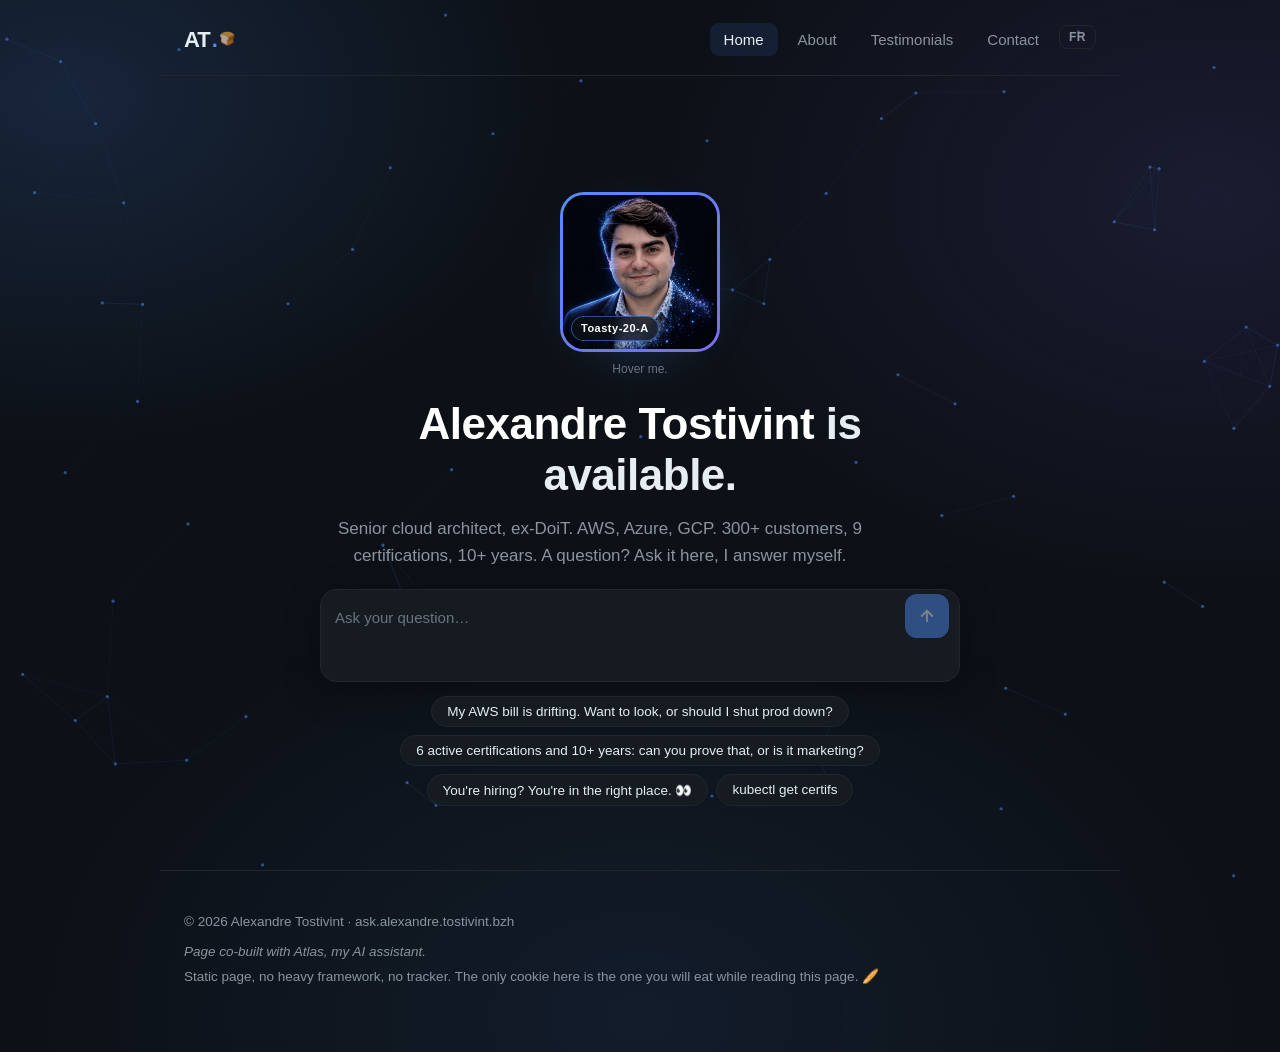
==== commit b3e051d2: "Parcours : carte fantome en tete de timeline - ajoute une carte en pointilles au-dessus de DoiT : le" ====
--- a/en/index.html
+++ b/en/index.html
@@ -133,6 +133,16 @@
       <div class="ab-main">
         <h3 class="section-label">Career</h3>
         <div class="ab-timeline" id="parcours">
+          <!-- Ghost card: the next role -->
+          <div class="ab-role ab-role-ghost">
+            <div class="ab-card">
+              <div class="ab-role-head">
+                <span class="ab-role-title">You?</span>
+                <span class="ab-role-period">From now on</span>
+              </div>
+              <p class="ab-role-desc">The only line of this timeline I haven't written yet.</p>
+            </div>
+          </div>
           <!-- 1. DoiT International -->
           <div class="ab-role">
             <div class="ab-card">
--- a/styles.css
+++ b/styles.css
@@ -549,6 +549,28 @@
 }
 .ab-role:first-child::before { background: var(--accent); box-shadow: 0 0 0 4px rgba(79,143,247,.15); }
 .ab-role:last-child::before { border-color: var(--muted); }
+
+/* Ghost card: the open slot at the top of the timeline */
+.ab-role-ghost .ab-card {
+  background: transparent;
+  border-style: dashed;
+  border-color: rgba(79,143,247,.45);
+  padding: 16px 20px;
+}
+.ab-role-ghost .ab-role-desc { margin-top: 8px; }
+.ab-role-ghost:first-child::before {
+  background: var(--bg);
+  border: 2px dashed var(--accent);
+  box-shadow: none;
+}
+@media (prefers-reduced-motion: no-preference) {
+  .ab-role-ghost:first-child::before { animation: ab-ghost-pulse 2.8s ease-in-out infinite; }
+}
+@keyframes ab-ghost-pulse {
+  0%, 100% { box-shadow: 0 0 0 0 rgba(79,143,247,.30); }
+  50%      { box-shadow: 0 0 0 7px rgba(79,143,247,0); }
+}
+
 .ab-card {
   background: var(--card); border: 1px solid var(--border);
   border-radius: 14px; padding: 20px 22px;
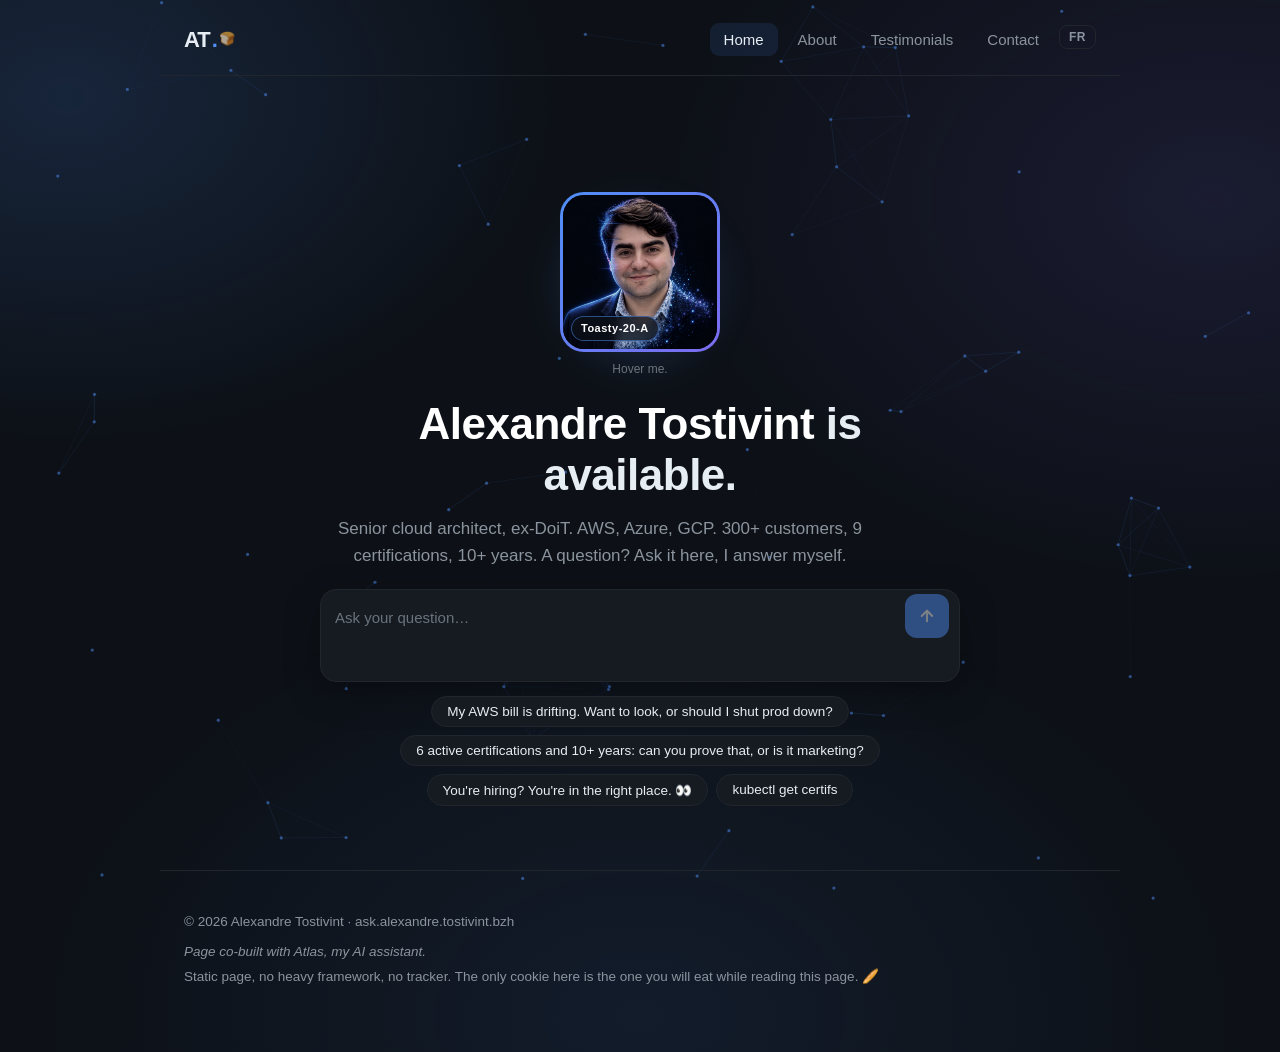
==== commit 24893d5d: "Redesign Contact: Chat dominant, Autres moyens + Contact direct, lien CV discret - Chat Crisp = seul" ====
--- a/en/index.html
+++ b/en/index.html
@@ -530,27 +530,47 @@
     <h2 class="view-title">Contact</h2>
     <p class="view-lead">Simplest: write to me. Most formal: LinkedIn or a video call slot.</p>
 
-    <div class="grid">
+    <!-- Chat: primary action -->
+    <div class="contact-chat">
       <div class="card card-primary">
-        <h3>💬 Chat</h3>
+        <h3>Chat</h3>
         <p>Answer within a few hours. A technical question, a job application, a project?</p>
-        <p style="margin-top:14px"><button class="btn btn-primary" type="button" @click="openChatBtn()">Open chat</button></p>
+        <p class="contact-card-actions"><button class="btn btn-primary" type="button" @click="openChatBtn()">Open chat</button></p>
         <p class="q-warning" role="alert">
-          ⚠️ Chat is blocked by your browser.
+          Chat is blocked by your browser.
           <a href="https://www.linkedin.com/in/alexandretostivint/" target="_blank" rel="noopener">Use LinkedIn instead</a>.
         </p>
       </div>
-      <div class="card">
-        <h3>🔗 LinkedIn</h3>
-        <p>The detailed profile, recommendations and articles. For a first formal contact.</p>
-        <p style="margin-top:14px"><a class="btn btn-ghost" href="https://www.linkedin.com/in/alexandretostivint/" target="_blank" rel="noopener">View profile</a></p>
-      </div>
-      <div class="card">
-        <h3>📅 Book a call</h3>
-        <p>A video call slot, no email back-and-forth. My calendar is open.</p>
-        <p style="margin-top:14px"><a class="btn btn-ghost" href="https://calendar.app.google/bvAn3Tc2iEFjc5uX7" target="_blank" rel="noopener">Book a slot</a></p>
-      </div>
-    </div>
+    </div>
+
+    <!-- Other ways + Direct contact -->
+    <div class="contact-grid">
+      <div class="contact-group">
+        <h3 class="contact-group-title">Other ways</h3>
+        <a class="contact-row" href="https://www.linkedin.com/in/alexandretostivint/" target="_blank" rel="noopener">
+          <span class="contact-row-label">LinkedIn</span>
+          <span class="contact-row-desc">Profile, recommendations, articles.</span>
+        </a>
+        <a class="contact-row" href="https://calendar.app.google/bvAn3Tc2iEFjc5uX7" target="_blank" rel="noopener">
+          <span class="contact-row-label">Book a call</span>
+          <span class="contact-row-desc">Video slot, no email back-and-forth.</span>
+        </a>
+      </div>
+      <div class="contact-group">
+        <h3 class="contact-group-title">Direct contact</h3>
+        <div class="contact-row">
+          <span class="contact-row-label">Email</span>
+          <a class="contact-row-value" href="mailto:alexandre@tostivint.bzh">alexandre@tostivint.bzh</a>
+        </div>
+        <div class="contact-row">
+          <span class="contact-row-label">XMPP</span>
+          <span class="contact-row-value" id="xmpp-addr">alexandre@tostivint.bzh</span>
+          <button class="contact-copy" type="button" data-copy="alexandre@tostivint.bzh" aria-label="Copy XMPP address">Copy</button>
+        </div>
+      </div>
+    </div>
+
+    <p class="contact-cv"><a href="https://cv.alexandre.tostivint.bzh" target="_blank" rel="noopener">View full CV</a></p>
   </section>
 
 </main>
--- a/styles.css
+++ b/styles.css
@@ -385,6 +385,53 @@
   border-color: rgba(79,143,247,.5);
   background: linear-gradient(135deg, rgba(79,143,247,.10), rgba(22,27,34,.6));
 }
+
+/* Contact: "Conversation first" layout */
+.contact-chat .card-primary { max-width: none; margin-bottom: 20px; }
+.contact-card-actions { margin-top: 14px; }
+.contact-grid {
+  display: grid; grid-template-columns: 1fr 1fr; gap: 20px;
+}
+.contact-group {
+  background: var(--card); border: 1px solid var(--border);
+  border-radius: 14px; padding: 18px 20px;
+}
+.contact-group-title {
+  font-size: 13px; text-transform: uppercase; letter-spacing: .8px;
+  color: var(--muted); margin-bottom: 12px; font-weight: 600;
+}
+.contact-row {
+  display: flex; align-items: baseline; gap: 10px; flex-wrap: wrap;
+  padding: 10px 0; border-bottom: 1px solid var(--border);
+  text-decoration: none; color: inherit;
+  transition: background .15s ease;
+}
+a.contact-row:hover { background: rgba(79,143,247,.06); border-radius: 8px; }
+a.contact-row:last-child, .contact-row:last-child { border-bottom: none; }
+.contact-row-label {
+  font-size: 14px; font-weight: 600; color: var(--text);
+  min-width: 60px;
+}
+.contact-row-desc {
+  font-size: 13.5px; color: var(--muted);
+}
+.contact-row-value {
+  font-size: 13.5px; color: var(--accent); word-break: break-all;
+}
+.contact-copy {
+  font-size: 12px; font-weight: 600; color: var(--accent);
+  background: rgba(79,143,247,.12); border: 1px solid rgba(79,143,247,.45);
+  border-radius: 6px; padding: 4px 10px; cursor: pointer;
+  font-family: inherit; white-space: nowrap;
+  transition: background .15s ease, color .15s ease;
+}
+.contact-copy:hover { background: rgba(79,143,247,.25); }
+.contact-copy.copied { color: var(--green); border-color: rgba(63,185,80,.45); background: rgba(63,185,80,.12); }
+.contact-cv {
+  margin-top: 20px; font-size: 14px;
+}
+.contact-cv a { color: var(--muted); text-decoration: underline; text-underline-offset: 3px; }
+.contact-cv a:hover { color: var(--text); }
 
 /* ---------- Footer ---------- */
 .footer { padding: 40px 24px 64px; color: var(--muted); font-size: 13.5px; border-top: 1px solid var(--border); margin-top: 24px; }
@@ -531,7 +578,12 @@
 .ab-cv-btn { flex-shrink: 0; white-space: nowrap; }
 
 /* Split: career (main) + sticky credentials rail */
-.ab-split { display: block; }
+.ab-split {
+  display: grid;
+  grid-template-columns: minmax(0, 1fr) 320px;
+  gap: 48px;
+  align-items: start;
+}
 .ab-main { min-width: 0; }
 
 /* Left: parcours timeline with rich cards */
@@ -560,7 +612,7 @@
 .ab-role-ghost .ab-role-desc { margin-top: 8px; }
 .ab-role-ghost:first-child::before {
   background: var(--bg);
-  border: 2px dashed var(--accent);
+  border: 2px solid rgba(79,143,247,.55);
   box-shadow: none;
 }
 @media (prefers-reduced-motion: no-preference) {
@@ -587,9 +639,8 @@
 /* Career sub-entries: missions/projects nested inside a role card */
 .ab-role-meta { font-size: 12px; color: var(--muted); font-weight: 400; }
 .ab-role-note { font-size: 12.5px; color: var(--muted); margin-top: 12px; line-height: 1.55; }
-.ab-missions { display: grid; grid-template-columns: repeat(2, minmax(0, 1fr)); gap: 12px; margin-top: 16px; }
+.ab-missions { display: grid; grid-template-columns: 1fr; gap: 12px; margin-top: 16px; }
 .ab-mission { background: var(--bg); border: 1px solid var(--border); border-radius: 10px; padding: 13px 15px; min-width: 0; }
-.ab-mission:last-child:nth-child(odd) { grid-column: 1 / -1; }
 .ab-mission-head { display: flex; justify-content: space-between; align-items: baseline; gap: 10px; flex-wrap: wrap; margin-bottom: 5px; }
 .ab-mission-client { font-size: 13px; font-weight: 700; line-height: 1.35; }
 .ab-mission-period { font-size: 11px; color: var(--muted); white-space: nowrap; }
@@ -599,13 +650,11 @@
 
 /* Right: credentials rail */
 .ab-rail {
-  display: grid;
-  grid-template-columns: repeat(3, minmax(0, 1fr));
+  display: flex;
+  flex-direction: column;
   gap: 26px;
-  margin-top: 52px;
-  padding-top: 36px;
-  border-top: 1px solid var(--border);
-  align-items: start;
+  position: sticky;
+  top: 88px;
 }
 .ab-rail-block { min-width: 0; }
 
@@ -694,10 +743,13 @@
    de base ne peut pas les surcharger. */
 @media (max-width: 720px) {
   .ab-main { min-width: 0; }
-  .ab-rail { grid-template-columns: 1fr; gap: 22px; }
+  .ab-split { grid-template-columns: 1fr; gap: 32px; }
+  .ab-rail { width: 100%; position: static; margin-top: 52px; padding-top: 36px; border-top: 1px solid var(--border); }
   .ab-stats { flex-direction: column; align-items: flex-start; gap: 16px; }
   .ab-stats-group { grid-template-columns: repeat(2, minmax(0, 1fr)); gap: 18px; }
   .ab-hist-grid { grid-template-columns: 1fr; }
   .ab-missions { grid-template-columns: 1fr; gap: 10px; }
   .ab-timeline { padding-left: 24px; }
-}
+  /* Contact: single column on mobile */
+  .contact-grid { grid-template-columns: 1fr; gap: 14px; }
+}
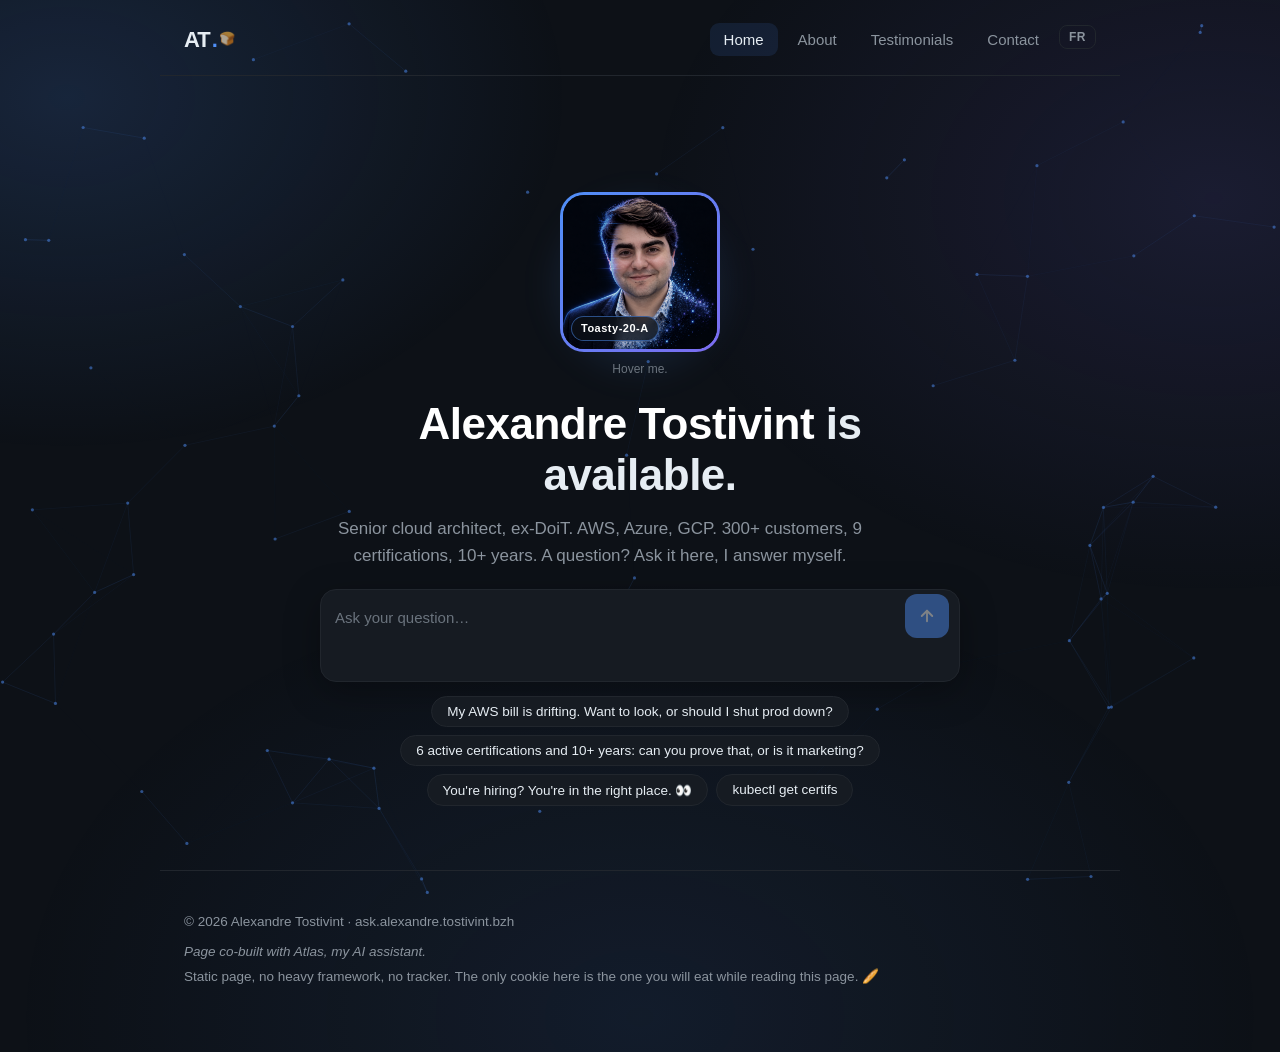
==== commit 78bf9006: "Contact: annuaire editorial + box Crisp (option A)" ====
--- a/en/index.html
+++ b/en/index.html
@@ -528,45 +528,39 @@
            x-transition:leave="fade-out" x-transition:leave-start="fade-up-end" x-transition:leave-end="fade-out-end">
 
     <h2 class="view-title">Contact</h2>
-    <p class="view-lead">Simplest: write to me. Most formal: LinkedIn or a video call slot.</p>
-
-    <!-- Chat: primary action -->
-    <div class="contact-chat">
-      <div class="card card-primary">
-        <h3>Chat</h3>
-        <p>Answer within a few hours. A technical question, a job application, a project?</p>
+    <p class="view-lead">Simplest: write to me directly. Most formal: LinkedIn or a video call slot.</p>
+
+    <!-- Crisp box: primary action -->
+    <div class="crisp-box">
+      <div class="crisp-box-inner">
+        <h3 class="crisp-box-title">Chat</h3>
+        <p class="crisp-box-desc">A technical question, a job application, a project? Answer within a few hours.</p>
         <p class="contact-card-actions"><button class="btn btn-primary" type="button" @click="openChatBtn()">Open chat</button></p>
-        <p class="q-warning" role="alert">
-          Chat is blocked by your browser.
-          <a href="https://www.linkedin.com/in/alexandretostivint/" target="_blank" rel="noopener">Use LinkedIn instead</a>.
-        </p>
-      </div>
-    </div>
-
-    <!-- Other ways + Direct contact -->
-    <div class="contact-grid">
-      <div class="contact-group">
-        <h3 class="contact-group-title">Other ways</h3>
-        <a class="contact-row" href="https://www.linkedin.com/in/alexandretostivint/" target="_blank" rel="noopener">
-          <span class="contact-row-label">LinkedIn</span>
-          <span class="contact-row-desc">Profile, recommendations, articles.</span>
-        </a>
-        <a class="contact-row" href="https://calendar.app.google/bvAn3Tc2iEFjc5uX7" target="_blank" rel="noopener">
-          <span class="contact-row-label">Book a call</span>
-          <span class="contact-row-desc">Video slot, no email back-and-forth.</span>
-        </a>
-      </div>
-      <div class="contact-group">
-        <h3 class="contact-group-title">Direct contact</h3>
-        <div class="contact-row">
-          <span class="contact-row-label">Email</span>
-          <a class="contact-row-value" href="mailto:alexandre@tostivint.bzh">alexandre@tostivint.bzh</a>
-        </div>
-        <div class="contact-row">
-          <span class="contact-row-label">XMPP</span>
-          <span class="contact-row-value" id="xmpp-addr">alexandre@tostivint.bzh</span>
-          <button class="contact-copy" type="button" data-copy="alexandre@tostivint.bzh" aria-label="Copy XMPP address">Copy</button>
-        </div>
+      </div>
+      <p class="q-warning" role="alert">
+        Chat is blocked by your browser.
+        <a href="https://www.linkedin.com/in/alexandretostivint/" target="_blank" rel="noopener">Use LinkedIn instead</a>.
+      </p>
+    </div>
+
+    <!-- Other channels -->
+    <div class="contact-channels">
+      <a class="contact-row" href="https://www.linkedin.com/in/alexandretostivint/" target="_blank" rel="noopener">
+        <span class="contact-row-label">LinkedIn</span>
+        <span class="contact-row-desc">Profile, recommendations, articles.</span>
+      </a>
+      <a class="contact-row" href="https://calendar.app.google/bvAn3Tc2iEFjc5uX7" target="_blank" rel="noopener">
+        <span class="contact-row-label">Book a call</span>
+        <span class="contact-row-desc">Video slot, no email back-and-forth.</span>
+      </a>
+      <div class="contact-row">
+        <span class="contact-row-label">Email</span>
+        <a class="contact-row-value" href="mailto:alexandre@tostivint.bzh">alexandre@tostivint.bzh</a>
+      </div>
+      <div class="contact-row">
+        <span class="contact-row-label">XMPP</span>
+        <span class="contact-row-value" id="xmpp-addr">alexandre@tostivint.bzh</span>
+        <button class="contact-copy" type="button" data-copy="alexandre@tostivint.bzh" aria-label="Copy XMPP address">Copy</button>
       </div>
     </div>
 
--- a/styles.css
+++ b/styles.css
@@ -373,62 +373,80 @@
 .model-name { font-size: 24px; letter-spacing: -.5px; margin-bottom: 6px; }
 
 
-/* ---------- Contact ---------- */
-.grid { display: grid; grid-template-columns: repeat(auto-fit, minmax(240px, 1fr)); gap: 16px; }
-.card {
-  background: var(--card); border: 1px solid var(--border);
-  border-radius: 14px; padding: 22px;
-}
-.card h3 { font-size: 17px; margin-bottom: 8px; }
-.card p { color: var(--muted); font-size: 14.5px; }
-.card-primary {
-  border-color: rgba(79,143,247,.5);
-  background: linear-gradient(135deg, rgba(79,143,247,.10), rgba(22,27,34,.6));
-}
-
-/* Contact: "Conversation first" layout */
-.contact-chat .card-primary { max-width: none; margin-bottom: 20px; }
-.contact-card-actions { margin-top: 14px; }
-.contact-grid {
-  display: grid; grid-template-columns: 1fr 1fr; gap: 20px;
-}
-.contact-group {
-  background: var(--card); border: 1px solid var(--border);
-  border-radius: 14px; padding: 18px 20px;
-}
-.contact-group-title {
-  font-size: 13px; text-transform: uppercase; letter-spacing: .8px;
-  color: var(--muted); margin-bottom: 12px; font-weight: 600;
+/* ---------- Contact: editorial directory ---------- */
+/* Crisp box — visually dominant, single accent point */
+.crisp-box {
+  background: var(--card);
+  border: 1px solid rgba(79,143,247,.35);
+  border-radius: 14px;
+  padding: 24px 28px;
+  margin-bottom: 28px;
+}
+.crisp-box-title {
+  font-size: 18px;
+  font-weight: 700;
+  margin-bottom: 6px;
+}
+.crisp-box-desc {
+  font-size: 14.5px;
+  color: var(--muted);
+  line-height: 1.55;
+}
+.contact-card-actions { margin-top: 16px; }
+.crisp-box .q-warning { margin-top: 10px; }
+
+/* Channel list — clean vertical stack, no group boxes */
+.contact-channels {
+  display: flex;
+  flex-direction: column;
 }
 .contact-row {
-  display: flex; align-items: baseline; gap: 10px; flex-wrap: wrap;
-  padding: 10px 0; border-bottom: 1px solid var(--border);
-  text-decoration: none; color: inherit;
+  display: flex;
+  align-items: baseline;
+  gap: 10px;
+  flex-wrap: wrap;
+  padding: 12px 0;
+  border-bottom: 1px solid var(--border);
+  text-decoration: none;
+  color: inherit;
   transition: background .15s ease;
 }
 a.contact-row:hover { background: rgba(79,143,247,.06); border-radius: 8px; }
 a.contact-row:last-child, .contact-row:last-child { border-bottom: none; }
 .contact-row-label {
-  font-size: 14px; font-weight: 600; color: var(--text);
+  font-size: 14px;
+  font-weight: 600;
+  color: var(--text);
   min-width: 60px;
 }
 .contact-row-desc {
-  font-size: 13.5px; color: var(--muted);
+  font-size: 13.5px;
+  color: var(--muted);
 }
 .contact-row-value {
-  font-size: 13.5px; color: var(--accent); word-break: break-all;
+  font-size: 13.5px;
+  color: var(--accent);
+  word-break: break-all;
 }
 .contact-copy {
-  font-size: 12px; font-weight: 600; color: var(--accent);
-  background: rgba(79,143,247,.12); border: 1px solid rgba(79,143,247,.45);
-  border-radius: 6px; padding: 4px 10px; cursor: pointer;
-  font-family: inherit; white-space: nowrap;
+  font-size: 12px;
+  font-weight: 600;
+  color: var(--accent);
+  background: rgba(79,143,247,.12);
+  border: 1px solid rgba(79,143,247,.45);
+  border-radius: 6px;
+  padding: 4px 10px;
+  cursor: pointer;
+  font-family: inherit;
+  white-space: nowrap;
+  min-height: 32px;
   transition: background .15s ease, color .15s ease;
 }
 .contact-copy:hover { background: rgba(79,143,247,.25); }
 .contact-copy.copied { color: var(--green); border-color: rgba(63,185,80,.45); background: rgba(63,185,80,.12); }
 .contact-cv {
-  margin-top: 20px; font-size: 14px;
+  margin-top: 24px;
+  font-size: 14px;
 }
 .contact-cv a { color: var(--muted); text-decoration: underline; text-underline-offset: 3px; }
 .contact-cv a:hover { color: var(--text); }
@@ -750,6 +768,5 @@
   .ab-hist-grid { grid-template-columns: 1fr; }
   .ab-missions { grid-template-columns: 1fr; gap: 10px; }
   .ab-timeline { padding-left: 24px; }
-  /* Contact: single column on mobile */
-  .contact-grid { grid-template-columns: 1fr; gap: 14px; }
-}
+  /* Contact: already single column via flexbox — no override needed */
+}
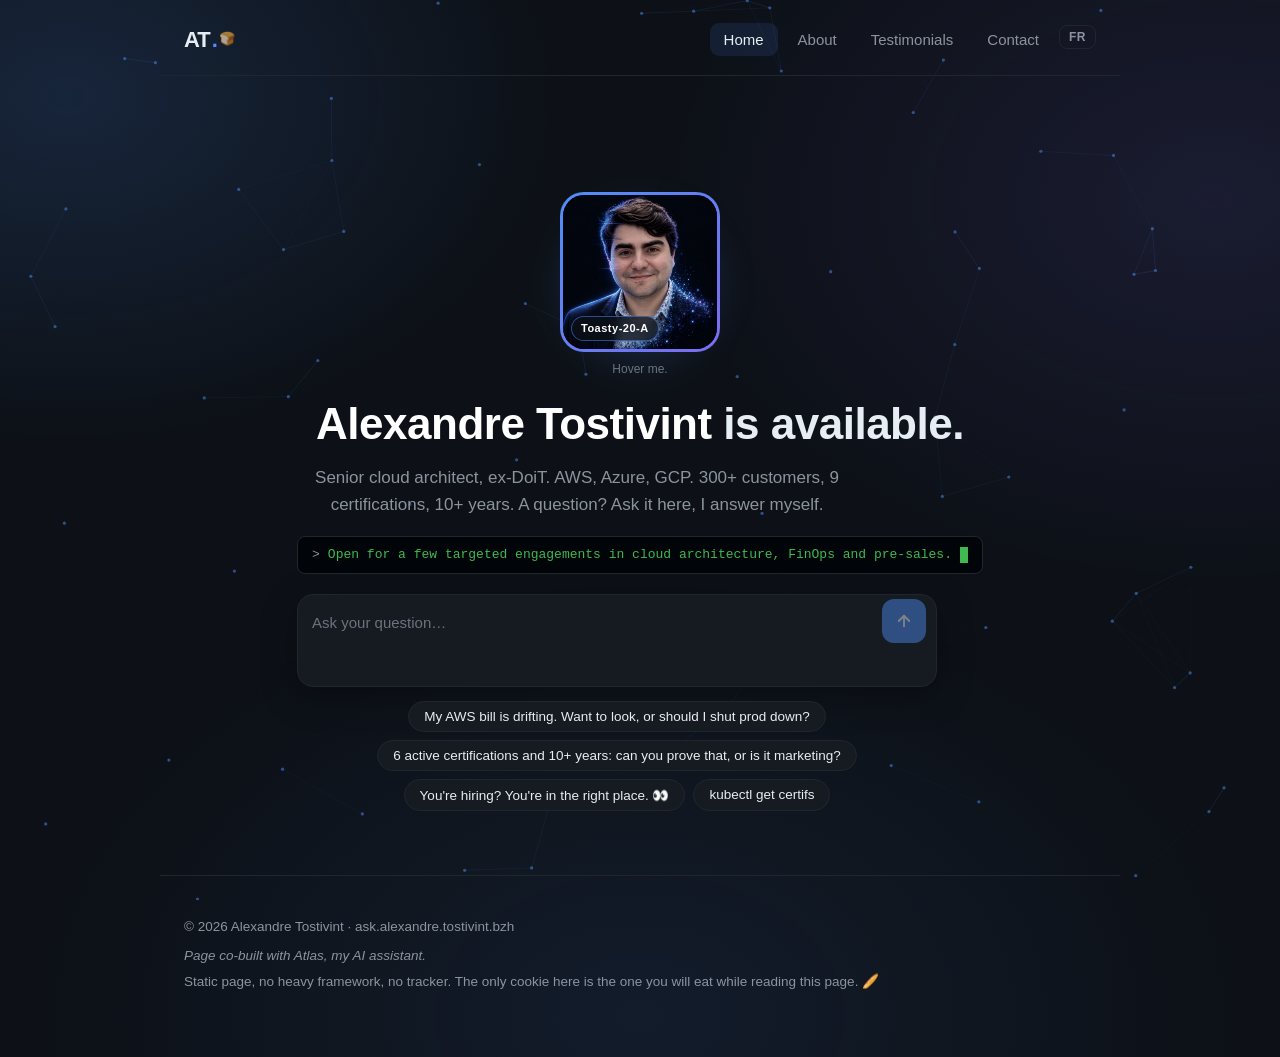
==== commit 63b8f8ed: "Hero: bandeau terminal de disponibilité FR/EN Bandeau terminal discret sous le sous-titre du hero, s" ====
--- a/en/index.html
+++ b/en/index.html
@@ -67,6 +67,12 @@
       <div class="hero-id">
         <h1><span class="grad">Alexandre Tostivint</span> is available.</h1>
         <p class="sub">Senior cloud architect, ex-DoiT. AWS, Azure, GCP. 300+ customers, 9 certifications, 10+ years. A question? Ask it here, I answer myself.</p>
+
+        <div class="availability-banner" role="note" aria-label="Availability">
+          <span class="ab-prompt" aria-hidden="true">&gt;</span>
+          <span class="ab-text">Open for a few targeted engagements in cloud architecture, FinOps and pre-sales.</span>
+          <span class="ab-cursor" aria-hidden="true"></span>
+        </div>
 
         <div class="prompt-box">
           <div class="input-row">
--- a/styles.css
+++ b/styles.css
@@ -515,6 +515,59 @@
 .terminal-out .t-prompt { color: var(--green); font-weight: 700; display: block; }
 .terminal-out .t-line { display: block; white-space: pre; }
 
+/* ---------- Availability terminal banner ---------- */
+.availability-banner {
+  display: inline-flex;
+  align-items: center;
+  gap: 8px;
+  background: #010409;
+  border: 1px solid var(--border);
+  border-radius: 8px;
+  padding: 8px 14px;
+  margin-top: 18px;
+  font-family: ui-monospace, SFMono-Regular, Menlo, Consolas, monospace;
+  font-size: 13px;
+  line-height: 1.5;
+  color: var(--green);
+  max-width: 100%;
+}
+.ab-prompt {
+  color: var(--muted);
+  flex-shrink: 0;
+  user-select: none;
+}
+.ab-text {
+  white-space: nowrap;
+  overflow: hidden;
+  text-overflow: ellipsis;
+}
+.ab-cursor {
+  display: inline-block;
+  width: 8px;
+  height: 16px;
+  background: var(--green);
+  flex-shrink: 0;
+  animation: blink-cursor 1s step-end infinite;
+}
+@keyframes blink-cursor {
+  0%, 100% { opacity: 1; }
+  50%      { opacity: 0; }
+}
+
+@media (max-width: 720px) {
+  .availability-banner {
+    font-size: 11.5px;
+    padding: 7px 11px;
+  }
+  .ab-text {
+    white-space: normal;
+  }
+}
+
+@media (prefers-reduced-motion: reduce) {
+  .ab-cursor { animation: none; }
+}
+
 /* ---------- Attribut hidden ---------- */
 /* Un `display` déclaré en CSS écrase l'attribut hidden : sans cette règle,
    #terminal-out (display:block) s'affichait en barre noire vide sous le champ. */
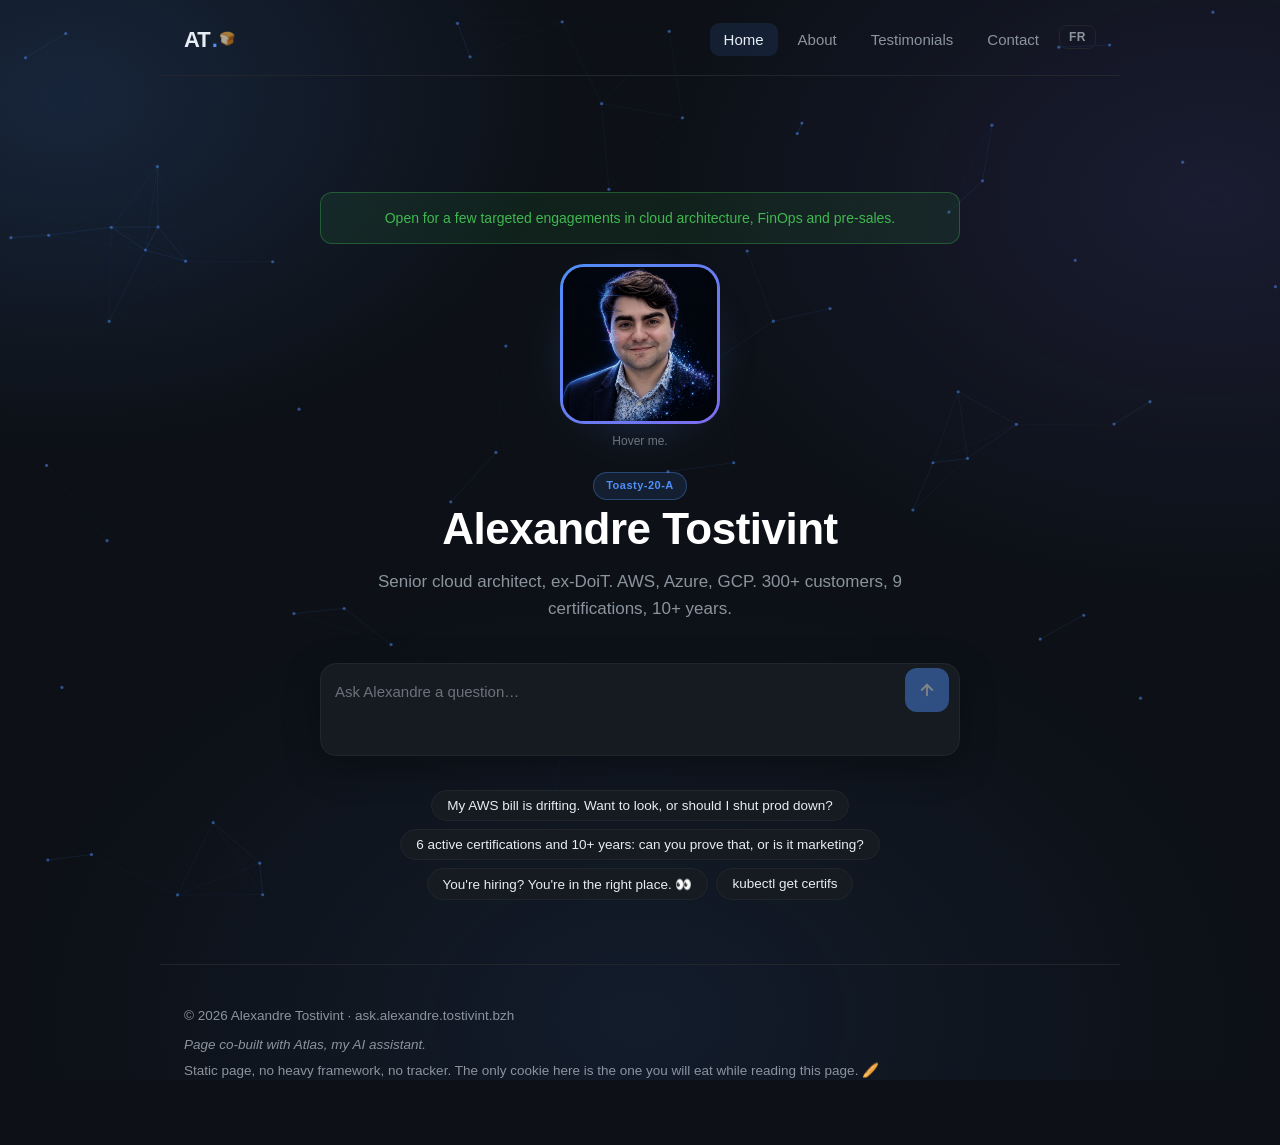
==== commit e66cf5aa: "Refonte accueil : bandeau annonce, persona en badge, suppression terminal easter egg - Hiérarchie ré" ====
--- a/en/index.html
+++ b/en/index.html
@@ -53,58 +53,60 @@
            x-transition:leave="fade-out" x-transition:leave-start="fade-up-end" x-transition:leave-end="fade-out-end">
 
     <div class="hero">
+
+      <!-- Availability banner -->
+      <div class="availability-banner" role="note" aria-label="Availability">
+        <span class="ab-text">Open for a few targeted engagements in cloud architecture, FinOps and pre-sales.</span>
+      </div>
+
+      <!-- Identity / Profile -->
       <div class="portrait">
         <div class="portrait-frame" id="portrait-frame">
           <div class="portrait-inner">
             <img id="img-real" src="../alexandre-coucou-aligne.jpg" alt="Alexandre Tostivint, waving hello" width="600" height="600" style="display:none">
             <img id="img-ai" src="../avatar-ai.png" alt="AI-generated avatar of the Toasty-20-A model" width="600" height="600" style="display:none">
-            <span class="portrait-model" aria-hidden="true">Toasty-20-A</span>
           </div>
         </div>
         <p class="portrait-hint is-hidden" id="portrait-hint"></p>
       </div>
 
       <div class="hero-id">
-        <h1><span class="grad">Alexandre Tostivint</span> is available.</h1>
-        <p class="sub">Senior cloud architect, ex-DoiT. AWS, Azure, GCP. 300+ customers, 9 certifications, 10+ years. A question? Ask it here, I answer myself.</p>
-
-        <div class="availability-banner" role="note" aria-label="Availability">
-          <span class="ab-prompt" aria-hidden="true">&gt;</span>
-          <span class="ab-text">Open for a few targeted engagements in cloud architecture, FinOps and pre-sales.</span>
-          <span class="ab-cursor" aria-hidden="true"></span>
-        </div>
-
-        <div class="prompt-box">
-          <div class="input-row">
-            <textarea id="q-input" x-ref="qInput" x-model="input" rows="1"
-                      aria-label="Your question"
-                      @keydown.enter.prevent="!$event.shiftKey && submit('qInput')"
-                      placeholder="Ask your question…"></textarea>
-            <!-- Send arrow icon: Feather "arrow-up" (MIT), inline to avoid a dependency -->
-            <button class="btn-send" :class="{ 'is-empty': !input.trim() }" type="button"
-                    @click="submit('qInput')" aria-label="Send the question">
-              <svg width="18" height="18" viewBox="0 0 24 24" fill="none"
-                   stroke="currentColor" stroke-width="2.5" stroke-linecap="round" stroke-linejoin="round" aria-hidden="true">
-                <line x1="12" y1="19" x2="12" y2="5"></line>
-                <polyline points="5 12 12 5 19 12"></polyline>
-              </svg>
-            </button>
-          </div>
-          <p class="sent-confirm" aria-live="polite"></p>
-          <button id="route-hint" class="route-hint" type="button" role="status" aria-live="polite"></button>
-          <pre id="terminal-out" class="terminal-out" role="log" aria-live="polite" hidden></pre>
-          <p class="q-warning" role="alert">
-            ⚠️ Our chat tool is blocked by your browser.
-            <a href="https://www.linkedin.com/in/alexandretostivint/" target="_blank" rel="noopener">Use LinkedIn instead</a>.
-          </p>
-        </div>
-
-        <div class="suggestions" role="group" aria-label="Question suggestions">
-          <template x-for="s in suggestions" :key="s">
-            <button class="suggestion" type="button" @click="useSuggestion(s)" x-text="s"></button>
-          </template>
-        </div>
-      </div>
+        <span class="model-badge" aria-label="Model">Toasty-20-A</span>
+        <h1><span class="grad">Alexandre Tostivint</span></h1>
+        <p class="sub">Senior cloud architect, ex-DoiT. AWS, Azure, GCP. 300+ customers, 9 certifications, 10+ years.</p>
+      </div>
+
+      <!-- Question zone -->
+      <div class="prompt-box">
+        <div class="input-row">
+          <textarea id="q-input" x-ref="qInput" x-model="input" rows="1"
+                    aria-label="Your question"
+                    @keydown.enter.prevent="!$event.shiftKey && submit('qInput')"
+                    placeholder="Ask Alexandre a question…"></textarea>
+          <!-- Send arrow icon: Feather "arrow-up" (MIT), inline to avoid a dependency -->
+          <button class="btn-send" :class="{ 'is-empty': !input.trim() }" type="button"
+                  @click="submit('qInput')" aria-label="Send the question">
+            <svg width="18" height="18" viewBox="0 0 24 24" fill="none"
+                 stroke="currentColor" stroke-width="2.5" stroke-linecap="round" stroke-linejoin="round" aria-hidden="true">
+              <line x1="12" y1="19" x2="12" y2="5"></line>
+              <polyline points="5 12 12 5 19 12"></polyline>
+            </svg>
+          </button>
+        </div>
+        <p class="sent-confirm" aria-live="polite"></p>
+        <button id="route-hint" class="route-hint" type="button" role="status" aria-live="polite"></button>
+        <p class="q-warning" role="alert">
+          ⚠️ Our chat tool is blocked by your browser.
+          <a href="https://www.linkedin.com/in/alexandretostivint/" target="_blank" rel="noopener">Use LinkedIn instead</a>.
+        </p>
+      </div>
+
+      <div class="suggestions" role="group" aria-label="Question suggestions">
+        <template x-for="s in suggestions" :key="s">
+          <button class="suggestion" type="button" @click="useSuggestion(s)" x-text="s"></button>
+        </template>
+      </div>
+
     </div>
   </section>
 
--- a/styles.css
+++ b/styles.css
@@ -203,17 +203,6 @@
 .portrait-hint.is-hidden { opacity: 0; }
 /* Photo réelle affichée en direct (fallback si l'avatar IA ne charge pas) */
 #img-real.is-visible { opacity: 1; transform: scale(1); }
-.portrait-model {
-  position: absolute; left: 8px; bottom: 8px; z-index: 2;
-  font-size: 11px; letter-spacing: .5px; font-weight: 700;
-  color: #fff; background: rgba(13,17,23,.72);
-  border: 1px solid rgba(79,143,247,.5);
-  padding: 3px 9px; border-radius: 999px;
-  backdrop-filter: blur(4px);
-  pointer-events: none;
-  transition: opacity .3s ease;
-}
-.portrait-inner:hover .portrait-model { opacity: 0; }
 
 /* ---------- Prompt box (style ChatGPT) ---------- */
 .prompt-box {
@@ -463,7 +452,7 @@
   border-radius: 6px;
 }
 
-/* ---------- Extras : pastille de routage + terminal ---------- */
+/* ---------- Extras : pastille de routage ---------- */
 .route-hint {
   display: block;
   margin: 14px auto 0;
@@ -497,80 +486,45 @@
 }
 .flash { animation: flash-highlight 1.8s ease-out; }
 
-.terminal-out {
-  display: block;
-  margin: 14px auto 0;
-  padding: 14px 16px;
-  max-width: 100%;
-  overflow-x: auto;
-  border: 1px solid var(--border);
-  border-radius: 10px;
-  background: #010409;
-  color: var(--text);
-  font-family: ui-monospace, SFMono-Regular, Menlo, Consolas, monospace;
-  font-size: .82rem;
-  line-height: 1.55;
-  text-align: left;
-}
-.terminal-out .t-prompt { color: var(--green); font-weight: 700; display: block; }
-.terminal-out .t-line { display: block; white-space: pre; }
-
-/* ---------- Availability terminal banner ---------- */
+/* ---------- Availability banner ---------- */
 .availability-banner {
-  display: inline-flex;
-  align-items: center;
-  gap: 8px;
-  background: #010409;
-  border: 1px solid var(--border);
-  border-radius: 8px;
-  padding: 8px 14px;
-  margin-top: 18px;
-  font-family: ui-monospace, SFMono-Regular, Menlo, Consolas, monospace;
-  font-size: 13px;
+  background: color-mix(in srgb, var(--green) 10%, transparent);
+  border: 1px solid rgba(63,185,80,.35);
+  border-radius: 12px;
+  padding: 12px 24px;
+  width: 100%;
+  text-align: center;
+}
+.ab-text {
+  font-size: 14px;
   line-height: 1.5;
   color: var(--green);
-  max-width: 100%;
-}
-.ab-prompt {
-  color: var(--muted);
-  flex-shrink: 0;
-  user-select: none;
-}
-.ab-text {
-  white-space: nowrap;
-  overflow: hidden;
-  text-overflow: ellipsis;
-}
-.ab-cursor {
+}
+
+/* Model badge */
+.model-badge {
   display: inline-block;
-  width: 8px;
-  height: 16px;
-  background: var(--green);
-  flex-shrink: 0;
-  animation: blink-cursor 1s step-end infinite;
-}
-@keyframes blink-cursor {
-  0%, 100% { opacity: 1; }
-  50%      { opacity: 0; }
+  font-size: 11px;
+  font-weight: 700;
+  letter-spacing: .5px;
+  color: var(--accent);
+  background: rgba(79,143,247,.12);
+  border: 1px solid rgba(79,143,247,.35);
+  padding: 4px 12px;
+  border-radius: 999px;
+  margin-bottom: 4px;
 }
 
 @media (max-width: 720px) {
   .availability-banner {
-    font-size: 11.5px;
-    padding: 7px 11px;
+    padding: 10px 16px;
   }
   .ab-text {
-    white-space: normal;
+    font-size: 13px;
   }
 }
 
-@media (prefers-reduced-motion: reduce) {
-  .ab-cursor { animation: none; }
-}
-
 /* ---------- Attribut hidden ---------- */
-/* Un `display` déclaré en CSS écrase l'attribut hidden : sans cette règle,
-   #terminal-out (display:block) s'affichait en barre noire vide sous le champ. */
 [hidden] { display: none !important; }
 
 /* ---------- Cloak ---------- */
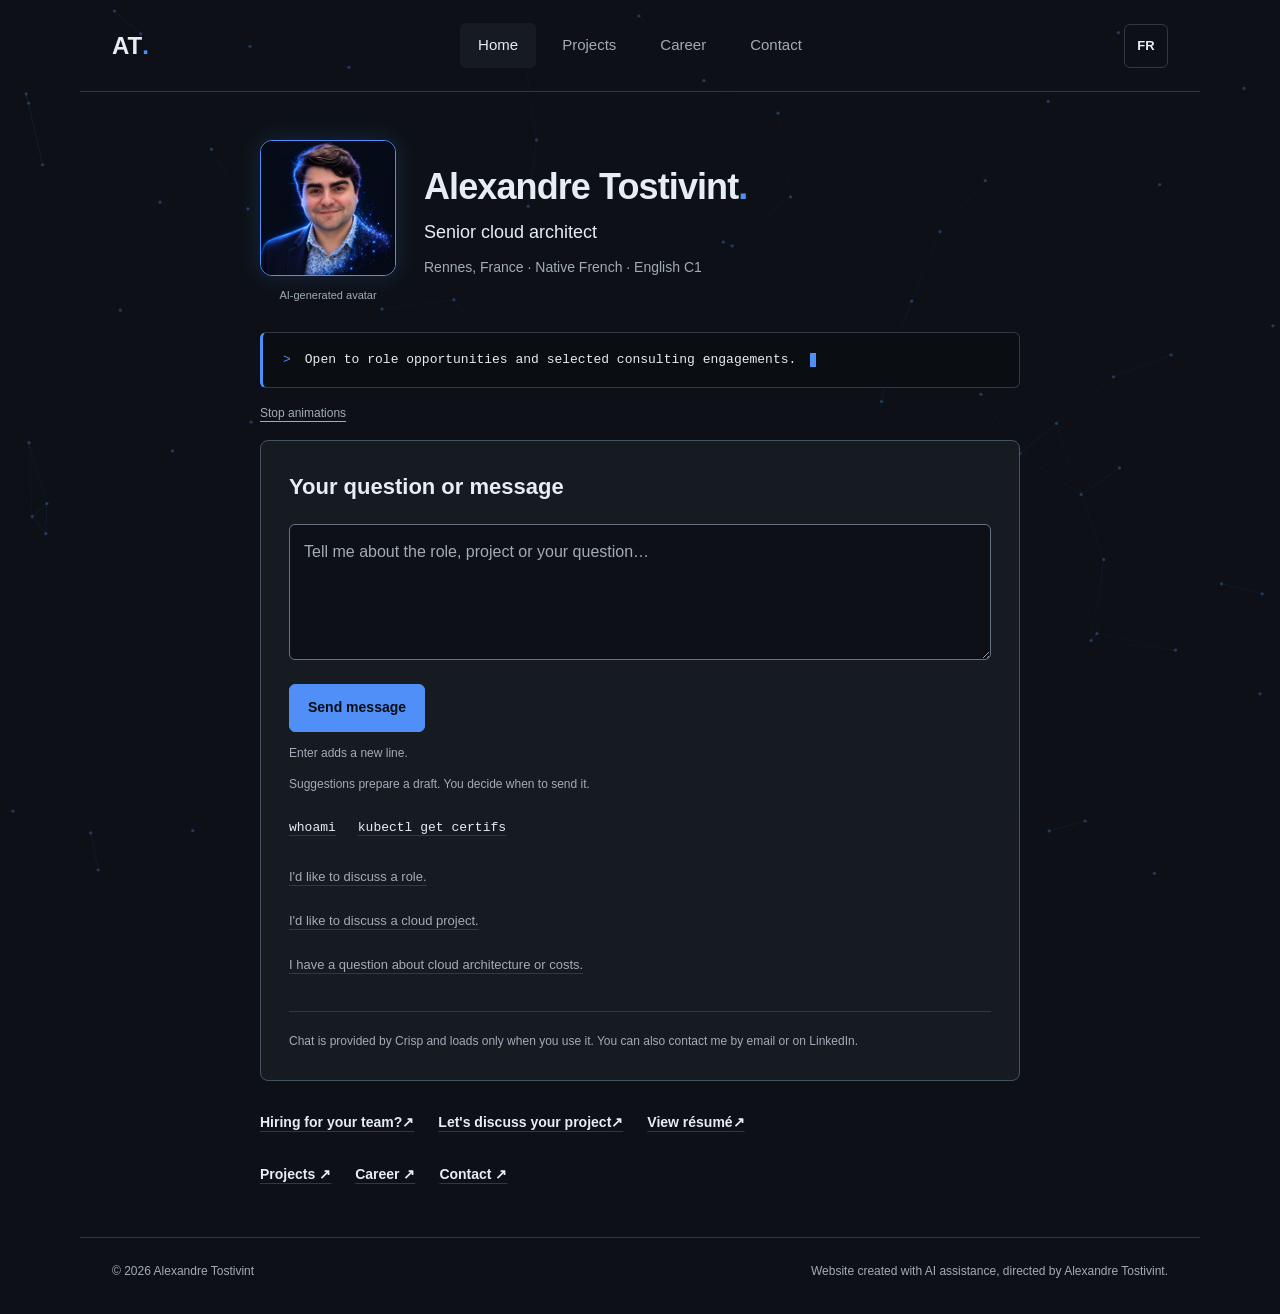
==== commit 6e407148: "Archive local portfolio portal work" ====
--- a/en/index.html
+++ b/en/index.html
@@ -1,161 +1,138 @@
 <!DOCTYPE html>
 <html lang="en">
 <head>
-<meta charset="utf-8">
-<meta name="viewport" content="width=device-width, initial-scale=1">
-<meta name="color-scheme" content="dark">
-<meta name="theme-color" content="#0d1117">
-<title>Alexandre Tostivint, Senior Cloud Architect</title>
-<meta name="description" content="Senior Cloud Architect AWS/Azure/GCP, ex-DoiT. 10+ years in IT, 300+ customers, FinOps, Well-Architected, pre-sales. Ask your questions, I answer myself.">
-<meta property="og:title" content="Alexandre Tostivint, Senior Cloud Architect">
-<meta property="og:description" content="Senior Cloud Architect AWS/Azure/GCP, ex-DoiT. 10+ years in IT, 300+ customers, FinOps, Well-Architected, pre-sales. Ask your questions, I answer myself.">
-<meta property="og:type" content="website">
-<meta property="og:url" content="https://ask.alexandre.tostivint.bzh/en/">
-<meta property="og:image" content="https://ask.alexandre.tostivint.bzh/og-image.png">
-<meta property="og:image:width" content="1200">
-<meta property="og:image:height" content="630">
-<meta property="og:image:alt" content="Alexandre Tostivint, Senior Cloud Architect, Toasty-20-A">
-<meta property="og:locale" content="en_US">
-<meta property="og:locale:alternate" content="fr_FR">
-<meta name="twitter:card" content="summary_large_image">
-<link rel="icon" href="data:image/svg+xml,<svg xmlns='http://www.w3.org/2000/svg' viewBox='0 0 100 100'><text y='.9em' font-size='90'>🥖</text></svg>">
-<link rel="preconnect" href="https://client.crisp.chat" crossorigin>
-<link rel="preconnect" href="https://calendar.app.google" crossorigin>
-<link rel="alternate" hreflang="fr" href="https://ask.alexandre.tostivint.bzh/">
-<link rel="alternate" hreflang="en" href="https://ask.alexandre.tostivint.bzh/en/">
-<link rel="alternate" hreflang="x-default" href="https://ask.alexandre.tostivint.bzh/en/">
-<link rel="stylesheet" href="../styles.css">
-<script src="../app.js"></script>
-<script src="../bg-network.js" defer></script>
-<script src="../vendor/alpine.min.js" defer></script>
+  <meta charset="utf-8">
+  <meta name="viewport" content="width=device-width, initial-scale=1">
+  <meta name="color-scheme" content="dark">
+  <meta name="theme-color" content="#0d1117">
+  <title>Alexandre Tostivint, Senior cloud architect</title>
+  <meta name="description" content="Architecture, governance and FinOps across AWS, Azure and GCP. Experience built at DoiT and Cloudreach, working with engineering teams and their business priorities.">
+  <meta property="og:title" content="Alexandre Tostivint, Senior cloud architect">
+  <meta property="og:description" content="Architecture, governance and FinOps across AWS, Azure and GCP. Experience built at DoiT and Cloudreach, working with engineering teams and their business priorities.">
+  <meta property="og:type" content="website">
+  <meta property="og:url" content="https://ask.alexandre.tostivint.bzh/en/">
+  <meta property="og:image" content="https://ask.alexandre.tostivint.bzh/alexandre-portrait-a.jpg">
+  <meta property="og:image:width" content="600">
+  <meta property="og:image:height" content="600">
+  <meta property="og:image:alt" content="Alexandre Tostivint">
+  <meta property="og:locale" content="en_GB">
+  <meta property="og:locale:alternate" content="fr_FR">
+  <meta name="twitter:card" content="summary">
+  <link rel="icon" href="data:image/svg+xml,%3Csvg xmlns='http://www.w3.org/2000/svg' viewBox='0 0 100 100'%3E%3Crect width='100' height='100' rx='20' fill='%230d1117'/%3E%3Ctext x='50' y='66' text-anchor='middle' font-family='sans-serif' font-size='46' font-weight='700' fill='%234f8ff7'%3EAT%3C/text%3E%3C/svg%3E">
+  <link rel="canonical" href="https://ask.alexandre.tostivint.bzh/en/">
+  <link rel="alternate" hreflang="fr" href="https://ask.alexandre.tostivint.bzh/">
+  <link rel="alternate" hreflang="en" href="https://ask.alexandre.tostivint.bzh/en/">
+  <link rel="alternate" hreflang="x-default" href="https://ask.alexandre.tostivint.bzh/">
+  <link rel="stylesheet" href="../styles.css?v=20261002-portal">
+  <script src="../app.js?v=20261002-portal" defer></script>
+  <script src="../bg-network.js?v=20261002-portal" defer></script>
+  <script src="../vendor/alpine.min.js" defer></script>
 </head>
-<body x-data="portfolio()" x-init="init()" :class="'view-' + view">
+<body x-data="portfolio()" :class="{'motion-paused': animationsPaused}">
+  <canvas id="bg-network" aria-hidden="true"></canvas>
+  <a class="skip-link" href="#main-content">Skip to content</a>
+  <header class="site-header wrap">
+    <a class="brand" href="#home" aria-label="Alexandre Tostivint">AT<span aria-hidden="true">.</span></a>
+    <nav aria-label="Main navigation"><ul class="nav-links"><li><a href="#home" :aria-current="view === 'home' ? 'page' : null">Home</a></li><li><a href="#projects" :aria-current="view === 'projects' ? 'page' : null">Projects</a></li><li><a href="#about" :aria-current="view === 'about' ? 'page' : null">Career</a></li><li><a href="#contact" :aria-current="view === 'contact' ? 'page' : null">Contact</a></li></ul></nav>
+    <a class="lang-link" href="../" :href="languageHref()" lang="fr" hreflang="fr" aria-label="Passer au français">FR</a>
+  </header>
+  <main class="wrap" id="main-content" tabindex="-1">
+    <section class="view home" id="home" x-show="view === 'home'" aria-labelledby="home-title">
+      <div class="portal-identity">
+        <figure class="portal-portrait" :class="{'shows-photo': portraitPhoto}">
+          <button class="portrait-switch js-only" x-cloak type="button" @click="portraitPhoto = !portraitPhoto" :aria-pressed="portraitPhoto" aria-label="Switch between the AI avatar and photo">
+            <img class="portrait-avatar" src="../avatar-ai.png" alt="" width="600" height="600" fetchpriority="high">
+            <img class="portrait-photo" src="../alexandre-coucou-aligne.jpg" alt="" width="600" height="600" decoding="async">
+          </button>
+          <noscript><img src="../alexandre-coucou-aligne.jpg" alt="Alexandre Tostivint" width="600" height="600"></noscript>
+          <figcaption><span class="avatar-label">AI-generated avatar</span><span class="photo-label">Photo of Alexandre Tostivint</span></figcaption>
+        </figure>
+        <div class="portal-name"><h1 id="home-title" tabindex="-1">Alexandre Tostivint<span class="accent" aria-hidden="true">.</span></h1><p class="portal-role">Senior cloud architect</p><p class="profile-meta">Rennes, France · Native French · English C1</p></div>
+      </div>
+      <div class="availability-terminal"><span class="terminal-prompt" aria-hidden="true">&gt;</span><p>Open to role opportunities and selected consulting engagements.</p><span class="terminal-cursor" aria-hidden="true"></span></div>
+      <button class="motion-control js-only" x-cloak type="button" @click="toggleAnimations()" :aria-pressed="animationsPaused" x-text="animationsPaused ? 'Resume animations' : 'Stop animations'">Stop animations</button>
+      <div class="conversation contact-panel js-only" x-cloak>
+          <form @submit.prevent="submit()" :aria-busy="busy">
+            <label class="message-label" for="home-message">Your question or message</label>
+            <textarea id="home-message" x-ref="homeMessage" x-model="input" rows="4" :readonly="busy" :aria-invalid="status === 'error' &amp;&amp; !input.trim() ? 'true' : null" aria-describedby="home-draft-help home-status" placeholder="Tell me about the role, project or your question…"></textarea>
+            <p class="draft-help local-help" x-show="localCommand" x-cloak>Local command: no message is transmitted.</p>
+            <div class="contact-actions"><button class="btn btn-primary" type="submit" :disabled="busy" x-text="localCommand ? 'Run locally' : 'Send message'">Send message</button></div>
+            <p class="contact-status" id="home-status" role="status" aria-live="polite" aria-atomic="true" :class="{'is-error': status === 'error', 'is-success': status === 'sent'}" x-text="statusText"></p>
+            <p class="draft-help">Enter adds a new line.</p>
+            <p class="draft-help" id="home-draft-help">Suggestions prepare a draft. You decide when to send it.</p>
+            <div class="command-suggestions" aria-label="Try a local command"><button type="button" class="suggestion" :disabled="busy" @click="useSuggestion('whoami')"><code>whoami</code></button><button type="button" class="suggestion" :disabled="busy" @click="useSuggestion('kubectl get certifs')"><code>kubectl get certifs</code></button></div>
+            <div class="suggestions"><template x-for="suggestion in suggestions" :key="suggestion"><button class="suggestion" type="button" :disabled="busy" @click="useSuggestion(suggestion)" x-text="suggestion"></button></template></div>
 
-<div class="bg-glow" aria-hidden="true"></div>
-<canvas id="bg-network" aria-hidden="true"></canvas>
-
-<nav class="nav wrap" aria-label="Main navigation">
-  <a class="brand" href="../" @click.prevent="setView('home')">AT<span class="brand-dot">.</span><span class="brand-toast" title="Toasty-20-A">🍞</span></a>
-  <ul class="nav-links">
-    <li><button :class="{active: view==='home'}" @click="setView('home')">Home</button></li>
-    <li><button :class="{active: view==='about'}" @click="setView('about')">About</button></li>
-    <li><button :class="{active: view==='testimonials'}" @click="setView('testimonials')">Testimonials</button></li>
-    <li><button :class="{active: view==='contact'}" @click="setView('contact')">Contact</button></li>
-    <li><a class="lang-link" href="../" lang="fr" hreflang="fr" aria-label="Passer au français">FR</a></li>
-  </ul>
-</nav>
-
-<main class="wrap">
-
-  <!-- ============ HOME ============ -->
-  <section class="view home" x-show="view==='home'"
-           x-transition:enter="fade-up" x-transition:enter-start="fade-up-start" x-transition:enter-end="fade-up-end"
-           x-transition:leave="fade-out" x-transition:leave-start="fade-up-end" x-transition:leave-end="fade-out-end">
-
-    <div class="hero">
-
-      <!-- Availability banner -->
-      <div class="availability-banner" role="note" aria-label="Availability">
-        <span class="ab-text">Open for a few targeted engagements in cloud architecture, FinOps and pre-sales.</span>
+            <div class="local-result" x-show="localResult.length" x-cloak role="status" aria-live="polite" aria-atomic="true"><p class="command-label" x-text="localResultCommand"></p><template x-for="(line, index) in localResult" :key="index"><p x-text="line"></p></template><a class="text-link" :href="localResultHref" x-text="localResultLink"></a></div>
+          </form>
+        <p class="contact-disclosure">Chat is provided by Crisp and loads only when you use it. You can also contact me by email or on LinkedIn.</p>
       </div>
-
-      <!-- Identity / Profile -->
-      <div class="portrait">
-        <div class="portrait-frame" id="portrait-frame">
-          <div class="portrait-inner">
-            <img id="img-real" src="../alexandre-coucou-aligne.jpg" alt="Alexandre Tostivint, waving hello" width="600" height="600" style="display:none">
-            <img id="img-ai" src="../avatar-ai.png" alt="AI-generated avatar of the Toasty-20-A model" width="600" height="600" style="display:none">
-          </div>
-        </div>
-        <p class="portrait-hint is-hidden" id="portrait-hint"></p>
-      </div>
-
-      <div class="hero-id">
-        <span class="model-badge" aria-label="Model">Toasty-20-A</span>
-        <h1><span class="grad">Alexandre Tostivint</span></h1>
-        <p class="sub">Senior cloud architect, ex-DoiT. AWS, Azure, GCP. 300+ customers, 9 certifications, 10+ years.</p>
-      </div>
-
-      <!-- Question zone -->
-      <div class="prompt-box">
-        <div class="input-row">
-          <textarea id="q-input" x-ref="qInput" x-model="input" rows="1"
-                    aria-label="Your question"
-                    @keydown.enter.prevent="!$event.shiftKey && submit('qInput')"
-                    placeholder="Ask Alexandre a question…"></textarea>
-          <!-- Send arrow icon: Feather "arrow-up" (MIT), inline to avoid a dependency -->
-          <button class="btn-send" :class="{ 'is-empty': !input.trim() }" type="button"
-                  @click="submit('qInput')" aria-label="Send the question">
-            <svg width="18" height="18" viewBox="0 0 24 24" fill="none"
-                 stroke="currentColor" stroke-width="2.5" stroke-linecap="round" stroke-linejoin="round" aria-hidden="true">
-              <line x1="12" y1="19" x2="12" y2="5"></line>
-              <polyline points="5 12 12 5 19 12"></polyline>
-            </svg>
-          </button>
-        </div>
-        <p class="sent-confirm" aria-live="polite"></p>
-        <button id="route-hint" class="route-hint" type="button" role="status" aria-live="polite"></button>
-        <p class="q-warning" role="alert">
-          ⚠️ Our chat tool is blocked by your browser.
-          <a href="https://www.linkedin.com/in/alexandretostivint/" target="_blank" rel="noopener">Use LinkedIn instead</a>.
-        </p>
-      </div>
-
-      <div class="suggestions" role="group" aria-label="Question suggestions">
-        <template x-for="s in suggestions" :key="s">
-          <button class="suggestion" type="button" @click="useSuggestion(s)" x-text="s"></button>
-        </template>
-      </div>
-
-    </div>
-  </section>
-
-  <!-- ============ ABOUT ============ -->
-  <section class="view about" x-show="view==='about'"
-           x-transition:enter="fade-up" x-transition:enter-start="fade-up-start" x-transition:enter-end="fade-up-end"
-           x-transition:leave="fade-out" x-transition:leave-start="fade-up-end" x-transition:leave-end="fade-out-end">
-    <h2 class="view-title">About</h2>
-
-    <p class="bio">
-      I am Alexandre Tostivint, a senior cloud architect based in Rennes, France.
-      10+ years in IT, 8+ in cloud: first networks and monitoring (ETIAM,
-      Exaprobe-Econocom), then Cloudreach and DoiT International, supporting 300+
-      customers in consulting and pre-sales, including serving as AWS MAP SME for
-      France/EMEA. I orchestrate AWS, Azure and GCP architectures, and I enjoy
-      optimizing a FinOps bill as much as guiding a team through
-      Well-Architected. French native, English C1.
-    </p>
-
-    <div class="ab-stats">
-      <div class="ab-stats-group">
-        <div class="ab-stat"><b class="count" data-target="300">300</b><span>+ customers supported</span></div>
-        <div class="ab-stat"><b class="count" data-target="10">10</b><span>years in IT</span></div>
-        <div class="ab-stat"><b class="count" data-target="6">6</b><span>active certifications</span></div>
-        <div class="ab-stat"><b class="count" data-target="3">3</b><span>clouds practised</span></div>
-      </div>
-      <a class="btn btn-primary ab-cv-btn" href="https://cv.alexandre.tostivint.bzh" target="_blank" rel="noopener">View the CV</a>
-    </div>
-
-    <div class="ab-split">
-      <!-- ===== Main column: career ===== -->
-      <div class="ab-main">
-        <h3 class="section-label">Career</h3>
-        <div class="ab-timeline" id="parcours">
-          <!-- Ghost card: the next role -->
-          <div class="ab-role ab-role-ghost">
-            <div class="ab-card">
+      <div class="portal-links">
+            <a class="text-link" href="#contact/hiring">Hiring for your team?<span aria-hidden="true"> ↗</span></a>
+            <a class="text-link" href="#contact/consulting">Let's discuss your project<span aria-hidden="true"> ↗</span></a>
+          <a class="text-link" href="https://cv.alexandre.tostivint.bzh" target="_blank" rel="noopener">View résumé<span aria-hidden="true"> ↗</span></a></div>
+      <div class="portal-explore"><a class="text-link" href="#projects">Projects ↗</a><a class="text-link" href="#about">Career ↗</a><a class="text-link" href="#contact">Contact ↗</a></div>
+    </section>
+    <section class="view projects-view" id="projects" x-show="view === 'projects'" aria-labelledby="projects-title">
+      <section class="work" aria-labelledby="projects-title">
+        <div class="page-heading"><h2 id="projects-title" tabindex="-1">Selected work</h2><p>A selection of platforms and tools delivered.</p></div>
+        <div class="work-grid"><article class="work-card"><p class="work-owner">DoiT</p><h3>DoiT Reseller platform</h3><p>2,000+ customer accounts maintained on the platform (team), 70+ onboarded personally: secure-by-design IaC, global policy controls, automated compliance (Python CDK, Terraform, Pulumi, GitHub Actions).</p><a class="text-link" href="#about/doit">View context<span aria-hidden="true"> ↗</span><span class="sr-only"> : DoiT Reseller platform</span></a><div class="project-tech"><span>Python CDK</span><span>Terraform</span><span>Pulumi</span><span>GitHub Actions</span></div></article><article class="work-card"><p class="work-owner">Cloudreach</p><h3>AWS landing zone &amp; datalake : Cloudreach</h3><p>In a team of 4, an AWS landing zone for a multinational energy client: networking, security, governance and datalake as IaC; automated onboarding (Lambda, Step Functions, SSM, Okta).</p><a class="text-link" href="#about/cloudreach">View context<span aria-hidden="true"> ↗</span><span class="sr-only"> : AWS landing zone &amp; datalake : Cloudreach</span></a><div class="project-tech"><span>Lambda</span><span>Step Functions</span><span>SSM</span><span>Okta</span></div></article><article class="work-card"><p class="work-owner">Cloudreach</p><h3>CI/CD on GKE : Cloudreach</h3><p>Jenkins platform on Google Kubernetes Engine: SAML authentication, automated Docker image delivery, Terraform and autoscaling to keep costs and release cycles under control.</p><a class="text-link" href="#about/cloudreach">View context<span aria-hidden="true"> ↗</span><span class="sr-only"> : CI/CD on GKE : Cloudreach</span></a><div class="project-tech"><span>Jenkins</span><span>GKE</span><span>SAML</span><span>Docker</span><span>Terraform</span></div></article></div>
+      </section>
+      <section class="services" aria-labelledby="services-title">
+        <div class="section-heading"><h2 id="services-title">Consulting areas</h2></div>
+        <div class="service-grid"><article class="service"><h3>Architecture &amp; governance</h3><p>Landing zones, security, networking and multi-account governance across AWS, Azure and GCP.</p></article><article class="service"><h3>FinOps &amp; architecture reviews</h3><p>Cost analysis, TCO modelling and Well-Architected reviews to inform technical decisions.</p></article><article class="service"><h3>Migration &amp; technical advisory</h3><p>Migration roadmaps, technical workshops and pre-sales, working with business and engineering teams.</p></article></div>
+      </section>
+    </section>
+    <section class="view about" id="about" x-show="view === 'about'" aria-labelledby="about-title">
+      <div class="page-heading"><p class="eyebrow">Alexandre Tostivint</p><h2 id="about-title" tabindex="-1">Career</h2><p class="view-lead">I'm Alexandre Tostivint, a senior cloud architect based in Rennes. My work at DoiT and Cloudreach spans platform design, governance, migration and FinOps. I work with engineering, sales and leadership teams to connect architecture decisions with business needs.</p><p class="hero-intro">Architecture, governance and FinOps across AWS, Azure and GCP. Experience built at DoiT and Cloudreach, working with engineering teams and their business priorities.</p><a class="text-link" href="https://cv.alexandre.tostivint.bzh" target="_blank" rel="noopener">View résumé<span aria-hidden="true"> ↗</span></a></div>
+            <div class="proof-strip"><dl><div><dt>customer environments supported</dt><dd>300+</dd></div><div><dt>years in IT</dt><dd>10+</dd></div><div><dt>active certifications</dt><dd>6</dd></div></dl><p>AWS MAP SME France / EMEA at DoiT</p></div>
+      <section class="credentials" id="certs" aria-labelledby="certs-title"><div class="section-heading"><h3 id="certs-title">Active certifications</h3><p>6 active certifications · 4 AWS · 2 Microsoft</p></div><div class="ab-certs">
+            <a class="ab-cert" href="https://cp.certmetrics.com/amazon/en/public/verify/credential/21Y63B62CN4EQ2WE" target="_blank" rel="noopener">
+              <img src="../assets/logos/aws.svg" alt="" loading="lazy">
+              <span class="ab-cert-body">
+                <span class="ab-cert-name">AWS Certified Solutions Architect – Professional</span>
+                <span class="ab-cert-date">Mar 2022 – Feb 2028</span>
+              </span>
+            </a>
+            <a class="ab-cert" href="https://cp.certmetrics.com/amazon/en/public/verify/credential/0QCVWRNLFM141Z5D" target="_blank" rel="noopener">
+              <img src="../assets/logos/aws.svg" alt="" loading="lazy">
+              <span class="ab-cert-body">
+                <span class="ab-cert-name">AWS Certified DevOps Engineer – Professional</span>
+                <span class="ab-cert-date">May 2022 – Mar 2028</span>
+              </span>
+            </a>
+            <a class="ab-cert" href="https://cp.certmetrics.com/amazon/en/public/verify/credential/C1KCZ8T2KBRQ1H97" target="_blank" rel="noopener">
+              <img src="../assets/logos/aws.svg" alt="" loading="lazy">
+              <span class="ab-cert-body">
+                <span class="ab-cert-name">AWS Certified Developer – Associate</span>
+                <span class="ab-cert-date">Jan 2025 – Mar 2028</span>
+              </span>
+            </a>
+            <a class="ab-cert" href="https://cp.certmetrics.com/amazon/en/public/verify/credential/9f99ed898f704784b63ffdaff54bc3ab" target="_blank" rel="noopener">
+              <img src="../assets/logos/aws.svg" alt="" loading="lazy">
+              <span class="ab-cert-body">
+                <span class="ab-cert-name">AWS Certified AI – Practitioner</span>
+                <span class="ab-cert-date">Sep 2024 – Sep 2027</span>
+              </span>
+            </a>
+            <a class="ab-cert" href="https://learn.microsoft.com/fr-fr/users/atostivint/credentials/aa018fbfbd69c281" target="_blank" rel="noopener">
+              <img src="../assets/logos/azure.svg" alt="" loading="lazy">
+              <span class="ab-cert-body">
+                <span class="ab-cert-name">Microsoft Certified: DevOps Engineer Expert</span>
+                <span class="ab-cert-date">Feb 2020 – Feb 2027</span>
+              </span>
+            </a>
+            <a class="ab-cert" href="https://learn.microsoft.com/api/credentials/share/fr-fr/atostivint/AE1E15066B027E25?sharingId=AA1D7245678CBBD5" target="_blank" rel="noopener">
+              <img src="../assets/logos/azure.svg" alt="" loading="lazy">
+              <span class="ab-cert-body">
+                <span class="ab-cert-name">Microsoft Certified: Azure Security Engineer Associate</span>
+                <span class="ab-cert-date">Mar 2020 – Mar 2027</span>
+              </span>
+            </a>
+          </div></section>
+      <section class="career" id="parcours" aria-labelledby="career-title"><div class="section-heading"><h3 id="career-title">Experience</h3></div><a class="ab-role future-role" href="#contact/hiring"><span class="ab-role-title">You?</span><span class="text-link">Hiring ↗</span></a><article class="ab-role" id="role-doit"><span class="route-anchor" id="about/doit"></span>
               <div class="ab-role-head">
-                <span class="ab-role-title">You?</span>
-                <span class="ab-role-period">From now on</span>
-              </div>
-              <p class="ab-role-desc">The only line of this timeline I haven't written yet.</p>
-            </div>
-          </div>
-          <!-- 1. DoiT International -->
-          <div class="ab-role">
-            <div class="ab-card">
-              <div class="ab-role-head">
-                <span class="ab-role-title">Senior Cloud Architect / Forward Deployed Engineer</span>
+                <h4 class="ab-role-title">Senior Cloud Architect / Forward Deployed Engineer</h4>
                 <span class="ab-role-period">Nov 2020 – May 2025</span>
               </div>
               <div class="ab-role-company">
@@ -164,7 +141,7 @@
                 <span class="ab-role-meta">· Remote, France · 4 yrs 8 mos</span>
               </div>
               <p class="ab-role-desc">Customer-facing architecture role across AWS, Azure and GCP. More than 300 customer environments supported across architecture, security, networking, governance, migration and FinOps. AWS MAP SME for France and EMEA. Joined as Cloud Architect in November 2020, promoted to Senior Cloud Architect / Forward Deployed Engineer in January 2022.</p>
-              <div class="ab-missions">
+              <details class="role-details"><summary>View engagements and contributions</summary><div class="ab-missions">
                 <div class="ab-mission">
                   <div class="ab-mission-head">
                     <span class="ab-mission-client">Reseller Platform</span>
@@ -194,7 +171,7 @@
                     <span class="ab-mission-client">FinOps &amp; cost modelling</span>
                     <span class="ab-mission-period">2020 – 2025</span>
                   </div>
-                  <p class="ab-mission-text">Fast, actionable cost analyses to support strategic pursuits — including a study delivered for a banking startup to demonstrate DoiT's multi-cloud capabilities.</p>
+                  <p class="ab-mission-text">Fast, actionable cost analyses to support strategic pursuits : including a study delivered for a banking startup to demonstrate DoiT's multi-cloud capabilities.</p>
                   <div class="ab-mission-tech"><span>FinOps</span><span>Cost optimisation</span></div>
                 </div>
                 <div class="ab-mission">
@@ -210,14 +187,9 @@
               <div class="ab-role-tags">
                 <span>FinOps</span><span>Well-Architected</span><span>AWS MAP SME</span><span>Pre-sales</span><span>IaC</span><span>Multi-account governance</span>
               </div>
-            </div>
-          </div>
-
-          <!-- 2. Cloudreach -->
-          <div class="ab-role">
-            <div class="ab-card">
+            </details></article><article class="ab-role" id="role-cloudreach"><span class="route-anchor" id="about/cloudreach"></span>
               <div class="ab-role-head">
-                <span class="ab-role-title">Cloud Systems Developer</span>
+                <h4 class="ab-role-title">Cloud Systems Developer</h4>
                 <span class="ab-role-period">Oct 2017 – Nov 2020</span>
               </div>
               <div class="ab-role-company">
@@ -226,10 +198,10 @@
                 <span class="ab-role-meta">· Hybrid, Paris · 3 yrs 2 mos</span>
               </div>
               <p class="ab-role-desc">UK-based multi-cloud service provider, now Eviden, partnered with AWS, Microsoft Azure and Google Cloud. Delivered cloud solutions for enterprise clients alongside internal platforms. Several clients ran in parallel: three engagements are detailed below.</p>
-              <div class="ab-missions">
-                <div class="ab-mission">
-                  <div class="ab-mission-head">
-                    <span class="ab-mission-client">Global security multinational — Cloud migration</span>
+              <details class="role-details"><summary>View engagements and contributions</summary><div class="ab-missions">
+                <div class="ab-mission">
+                  <div class="ab-mission-head">
+                    <span class="ab-mission-client">Global security multinational : Cloud migration</span>
                     <span class="ab-mission-period">Dec 2017 – Feb 2018</span>
                   </div>
                   <p class="ab-mission-text">My first personal cloud project, delivered as a pair. VPC network layers as Infrastructure as Code, migration of RedHat RHEL instances with AWS DMS, Lambda functions for governance and security automation.</p>
@@ -237,7 +209,7 @@
                 </div>
                 <div class="ab-mission">
                   <div class="ab-mission-head">
-                    <span class="ab-mission-client">Major French energy company — AWS Landing Zone &amp; datalake governance</span>
+                    <span class="ab-mission-client">Major French energy company : AWS Landing Zone &amp; datalake governance</span>
                     <span class="ab-mission-period">Apr 2018 – Jul 2019</span>
                   </div>
                   <p class="ab-mission-text">Part of a 4-person team delivering a company-wide AWS Landing Zone and cloud adoption program. Networking, security, governance and the datalake layer built as Infrastructure as Code. Deployed AWS Workspaces for secure, compliant development environments. Guided business and technical teams on CI/CD, on-premise to cloud datalake migration, IoT on AWS and identity frameworks. Supported international teams in the UK and the US.</p>
@@ -245,7 +217,7 @@
                 </div>
                 <div class="ab-mission">
                   <div class="ab-mission-head">
-                    <span class="ab-mission-client">European chemical group — CI/CD platform on Kubernetes &amp; GCP</span>
+                    <span class="ab-mission-client">European chemical group : CI/CD platform on Kubernetes &amp; GCP</span>
                     <span class="ab-mission-period">Sep 2019</span>
                   </div>
                   <p class="ab-mission-text">Designed and delivered a Jenkins-based CI/CD solution on Google Kubernetes Engine: secure SAML authentication, automated Docker image delivery workflows, automatic capacity adjustment to keep costs under control. Accelerated release cycles without disrupting existing developer workflows.</p>
@@ -256,14 +228,9 @@
               <div class="ab-role-tags">
                 <span>GKE</span><span>Landing Zones</span><span>Serverless datalake</span><span>Pre-sales</span><span>Multi-cloud</span>
               </div>
-            </div>
-          </div>
-
-          <!-- 3. Exaprobe-Econocom -->
-          <div class="ab-role">
-            <div class="ab-card">
+            </details></article><details class="earlier"><summary>Earlier experience</summary><article class="ab-role" id="role-earlier-0">
               <div class="ab-role-head">
-                <span class="ab-role-title">Integration Engineer (Apprentice)</span>
+                <h4 class="ab-role-title">Integration Engineer (Apprentice)</h4>
                 <span class="ab-role-period">Sep 2014 – Sep 2017</span>
               </div>
               <div class="ab-role-company">
@@ -272,7 +239,7 @@
                 <span class="ab-role-meta">· Rennes · 3 yrs 1 mo</span>
               </div>
               <p class="ab-role-desc">Work-study role. Network and systems integration delivered on site, at more than ten client locations across France.</p>
-              <div class="ab-missions">
+              <details class="role-details"><summary>View engagements and contributions</summary><div class="ab-missions">
                 <div class="ab-mission">
                   <div class="ab-mission-head">
                     <span class="ab-mission-client">Multi-site network integration</span>
@@ -294,14 +261,9 @@
               <div class="ab-role-tags">
                 <span>Networking</span><span>Monitoring</span><span>Automation</span><span>Level 2 support</span>
               </div>
-            </div>
-          </div>
-
-          <!-- 4. ETIAM -->
-          <div class="ab-role">
-            <div class="ab-card">
+            </details></article><article class="ab-role" id="role-earlier-1">
               <div class="ab-role-head">
-                <span class="ab-role-title">Internships — monitoring &amp; internal messaging</span>
+                <h4 class="ab-role-title">Internships : monitoring &amp; internal messaging</h4>
                 <span class="ab-role-period">Apr 2014 – Aug 2014</span>
               </div>
               <div class="ab-role-company">
@@ -309,7 +271,7 @@
                 <span class="ab-role-meta">· Rennes · 5 mos</span>
               </div>
               <p class="ab-role-desc">Two assignments for a telemedicine software vendor, on its ETIAM Nexus service.</p>
-              <div class="ab-missions">
+              <details class="role-details"><summary>View engagements and contributions</summary><div class="ab-missions">
                 <div class="ab-mission">
                   <div class="ab-mission-head">
                     <span class="ab-mission-client">Monitoring migration: Nagios to Centreon</span>
@@ -327,14 +289,9 @@
                   <div class="ab-mission-tech"><span>Jappix</span><span>XMPP</span><span>Linux</span><span>Self-hosting</span></div>
                 </div>
               </div>
-            </div>
-          </div>
-
-          <!-- 5. Club Informatique Pénitencier -->
-          <div class="ab-role">
-            <div class="ab-card">
+            </details></article><article class="ab-role" id="role-earlier-2">
               <div class="ab-role-head">
-                <span class="ab-role-title">IT Trainer — internship</span>
+                <h4 class="ab-role-title">IT Trainer : internship</h4>
                 <span class="ab-role-period">Aug 2013</span>
               </div>
               <div class="ab-role-company">
@@ -342,63 +299,8 @@
                 <span class="ab-role-meta">· Saint-Malo prison</span>
               </div>
               <p class="ab-role-desc">Delivered office software training (OpenOffice Writer and Calc) to inmates, in partnership with social and administrative staff. Provided one-on-one guidance through to completion of a nationally recognised certification.</p>
-            </div>
-          </div>
-        </div>
-      </div>
-
-      <!-- ===== Rail: credentials ===== -->
-      <aside class="ab-rail">
-        <div class="ab-rail-block" id="certs">
-          <h3 class="section-label">Active certifications</h3>
-          <div class="ab-certs">
-            <a class="ab-cert" href="https://cp.certmetrics.com/amazon/en/public/verify/credential/21Y63B62CN4EQ2WE" target="_blank" rel="noopener">
-              <img src="../assets/logos/aws.svg" alt="" loading="lazy">
-              <span class="ab-cert-body">
-                <span class="ab-cert-name">AWS Certified Solutions Architect – Professional</span>
-                <span class="ab-cert-date">Mar 2022 – Feb 2028</span>
-              </span>
-            </a>
-            <a class="ab-cert" href="https://cp.certmetrics.com/amazon/en/public/verify/credential/0QCVWRNLFM141Z5D" target="_blank" rel="noopener">
-              <img src="../assets/logos/aws.svg" alt="" loading="lazy">
-              <span class="ab-cert-body">
-                <span class="ab-cert-name">AWS Certified DevOps Engineer – Professional</span>
-                <span class="ab-cert-date">May 2022 – Mar 2028</span>
-              </span>
-            </a>
-            <a class="ab-cert" href="https://cp.certmetrics.com/amazon/en/public/verify/credential/C1KCZ8T2KBRQ1H97" target="_blank" rel="noopener">
-              <img src="../assets/logos/aws.svg" alt="" loading="lazy">
-              <span class="ab-cert-body">
-                <span class="ab-cert-name">AWS Certified Developer – Associate</span>
-                <span class="ab-cert-date">Jan 2025 – Mar 2028</span>
-              </span>
-            </a>
-            <a class="ab-cert" href="https://cp.certmetrics.com/amazon/en/public/verify/credential/9f99ed898f704784b63ffdaff54bc3ab" target="_blank" rel="noopener">
-              <img src="../assets/logos/aws.svg" alt="" loading="lazy">
-              <span class="ab-cert-body">
-                <span class="ab-cert-name">AWS Certified AI – Practitioner</span>
-                <span class="ab-cert-date">Sep 2024 – Sep 2027</span>
-              </span>
-            </a>
-            <a class="ab-cert" href="https://learn.microsoft.com/fr-fr/users/atostivint/credentials/aa018fbfbd69c281" target="_blank" rel="noopener">
-              <img src="../assets/logos/azure.svg" alt="" loading="lazy">
-              <span class="ab-cert-body">
-                <span class="ab-cert-name">Microsoft Certified: DevOps Engineer Expert</span>
-                <span class="ab-cert-date">Feb 2020 – Feb 2027</span>
-              </span>
-            </a>
-            <a class="ab-cert" href="https://learn.microsoft.com/api/credentials/share/fr-fr/atostivint/AE1E15066B027E25?sharingId=AA1D7245678CBBD5" target="_blank" rel="noopener">
-              <img src="../assets/logos/azure.svg" alt="" loading="lazy">
-              <span class="ab-cert-body">
-                <span class="ab-cert-name">Microsoft Certified: Azure Security Engineer Associate</span>
-                <span class="ab-cert-date">Mar 2020 – Mar 2027</span>
-              </span>
-            </a>
-          </div>
-          <a class="ab-more" href="#ab-hist">See the 10 other certifications earned ↓</a>
-        </div>
-
-        <div class="ab-rail-block">
+           <details class="role-details"><summary>View engagements and contributions</summary> </details></article></details></section>
+      <div class="about-extras"><div class="ab-rail-block">
           <h3 class="section-label">Education</h3>
           <div class="ab-edu">
             <div class="ab-edu-top"><span class="ab-edu-name">ENSSAT</span><span class="ab-edu-period">2014 – 2017</span></div>
@@ -408,9 +310,7 @@
             <div class="ab-edu-top"><span class="ab-edu-name">DUT Networks and Telecoms</span><span class="ab-edu-period">2012 – 2014</span></div>
             <div class="ab-edu-detail">IUT de Saint-Malo</div>
           </div>
-        </div>
-
-        <div class="ab-rail-block">
+        </div><div class="ab-rail-block">
           <h3 class="section-label">Talks &amp; webinars</h3>
           <a class="ab-talk" href="https://www.youtube.com/watch?v=NQdDsHzIfdo" target="_blank" rel="noopener">
             <span class="ab-talk-icon">🎙️</span>
@@ -426,17 +326,8 @@
               <span class="ab-talk-meta">Cloudreach talk · 2019</span>
             </span>
           </a>
-        </div>
-      </aside>
-    </div>
-
-    <!-- ===== Certification history ===== -->
-    <section class="ab-hist" id="ab-hist">
-      <div class="ab-hist-head">
-        <h3 class="section-label">Certifications earned</h3>
-        <p>Ten certifications earned in the past, now expired. They remain on the record: they were all passed.</p>
-      </div>
-      <div class="ab-hist-grid">
+        </div></div>
+      <details class="ab-hist" id="ab-hist"><summary>Certification history</summary><div class="ab-hist-grid">
         <div class="ab-hist-card">
           <span class="ab-stamp">Expired</span>
           <span class="ab-hist-name">Microsoft Certified: Azure Solutions Architect Expert <span class="ab-rep">twice</span></span>
@@ -487,104 +378,39 @@
           <span class="ab-hist-name">AWS Certified SysOps Administrator – Associate</span>
           <span class="ab-hist-meta">AWS · Feb 2018 – Feb 2021</span>
         </div>
+      </div></details>
+    </section>
+    <section class="view contact" id="contact" x-show="view === 'contact'" aria-labelledby="contact-title">
+      <span class="route-anchor" id="contact/hiring"></span><span class="route-anchor" id="contact/consulting"></span>
+      <div class="page-heading"><p class="eyebrow">Alexandre Tostivint</p><h2 id="contact-title" tabindex="-1">Contact</h2><p class="view-lead">Email, LinkedIn or chat: choose the channel that suits you.</p><div class="contact-shortcuts"><a class="text-link" href="mailto:alexandre@tostivint.bzh">Email ↗</a><a class="text-link" href="https://www.linkedin.com/in/alexandretostivint/" target="_blank" rel="noopener">LinkedIn ↗</a></div></div>
+      <div class="contact-layout">
+        <div class="contact-panel js-only" x-cloak>
+          <form @submit.prevent="submit()" :aria-busy="busy">
+            <fieldset :disabled="busy"><legend>Your enquiry</legend><div class="intent-options"><label class="intent-option"><input type="radio" name="intent" value="hiring" x-model="intent" @change="selectIntent('hiring')"><span>Hiring</span></label><label class="intent-option"><input type="radio" name="intent" value="consulting" x-model="intent" @change="selectIntent('consulting')"><span>Consulting</span></label></div></fieldset>
+            <label class="message-label" for="message">Your message</label>
+            <textarea id="message" x-ref="message" x-model="input" rows="6" :readonly="busy" :aria-invalid="status === 'error' &amp;&amp; !input.trim() ? 'true' : null" aria-describedby="draft-help contact-status" placeholder="Tell me about the role, project or your question…"></textarea>
+            <p class="draft-help">Enter adds a new line.</p>
+            <p class="draft-help" id="draft-help">Suggestions prepare a draft. You decide when to send it.</p>
+            <div class="suggestions"><template x-for="suggestion in suggestions" :key="suggestion"><button class="suggestion" type="button" :disabled="busy" @click="useSuggestion(suggestion)" x-text="suggestion"></button></template></div>
+            <p class="draft-help local-help" x-show="localCommand" x-cloak>Local command: no message is transmitted.</p>
+            <div class="contact-actions"><button class="btn btn-primary" type="submit" :disabled="busy" x-text="localCommand ? 'Run locally' : 'Send message'">Send message</button><button class="btn btn-secondary" type="button" :disabled="busy" @click="openChat()">Open chat</button></div>
+            <p class="contact-status" id="contact-status" role="status" aria-live="polite" aria-atomic="true" :class="{'is-error': status === 'error', 'is-success': status === 'sent'}" x-text="statusText"></p>
+
+            <div class="local-result" x-show="localResult.length" x-cloak role="status" aria-live="polite" aria-atomic="true"><p class="command-label" x-text="localResultCommand"></p><template x-for="(line, index) in localResult" :key="index"><p x-text="line"></p></template><a class="text-link" :href="localResultHref" x-text="localResultLink"></a></div>
+          </form>
+          <p class="contact-disclosure">Chat is provided by Crisp and loads only when you use it. You can also contact me by email or on LinkedIn.</p>
+        </div>
+        <aside class="contact-direct" aria-labelledby="direct-title"><h3 id="direct-title">Contact me directly</h3>
+          <a class="contact-row" href="mailto:alexandre@tostivint.bzh"><span>Email</span><strong>alexandre@tostivint.bzh</strong><small>Write an email ↗</small></a>
+          <a class="contact-row" href="https://www.linkedin.com/in/alexandretostivint/" target="_blank" rel="noopener"><span>LinkedIn</span><strong>Alexandre Tostivint</strong><small>Profile and messages ↗</small></a>
+          <a class="contact-row" href="https://calendar.app.google/bvAn3Tc2iEFjc5uX7" target="_blank" rel="noopener"><span>Book a call</span><small>Choose a video call slot ↗</small></a>
+          <details class="xmpp"><summary>Another channel: XMPP</summary><a href="xmpp:alexandre@tostivint.bzh">alexandre@tostivint.bzh</a></details>
+          <a class="text-link" href="https://cv.alexandre.tostivint.bzh" target="_blank" rel="noopener">View résumé ↗</a>
+          <noscript><p class="draft-help">Chat requires JavaScript. Email and LinkedIn links are still available.</p></noscript>
+        </aside>
       </div>
     </section>
-
-    <!-- ===== Projects ===== -->
-    <h3 class="section-label">Projects</h3>
-    <div class="projects" id="projects">
-      <div class="project" id="project-finops">
-        <h4 class="project-name">DoiT Reseller platform</h4>
-        <p class="project-desc">2,000+ customer accounts maintained on the platform (team), 70+ onboarded personally: secure-by-design IaC, global policy controls, automated compliance (Python CDK, Terraform, Pulumi, GitHub Actions).</p>
-      </div>
-      <div class="project" id="project-retail">
-        <h4 class="project-name">CI/CD on GKE — Cloudreach</h4>
-        <p class="project-desc">Jenkins platform on Google Kubernetes Engine: SAML authentication, automated Docker image delivery, Terraform and autoscaling to keep costs and release cycles under control.</p>
-      </div>
-      <div class="project" id="project-data">
-        <h4 class="project-name">AWS landing zone &amp; datalake — Cloudreach</h4>
-        <p class="project-desc">In a team of 4, an AWS landing zone for a multinational energy client: networking, security, governance and datalake as IaC; automated onboarding (Lambda, Step Functions, SSM, Okta).</p>
-      </div>
-    </div>
-  </section>
-
-
-  <!-- ============ TESTIMONIALS ============ -->
-  <section class="view testimonials" x-show="view==='testimonials'"
-           x-transition:enter="fade-up" x-transition:enter-start="fade-up-start" x-transition:enter-end="fade-up-end"
-           x-transition:leave="fade-out" x-transition:leave-start="fade-up-end" x-transition:leave-end="fade-out-end">
-
-    <h2 class="view-title">Testimonials</h2>
-    <p class="view-lead">A few quotes. Placeholder space, to be replaced by real ones.</p>
-
-    <div class="testi-grid">
-      <figure class="testi">
-        <blockquote>"Alexandre is the only architect I know who reads an AWS bill like a novel and turns it into a savings plan."</blockquote>
-        <figcaption>Former colleague, DoiT International</figcaption>
-      </figure>
-      <figure class="testi">
-        <blockquote>"In pre-sales, he designs the architecture before selling. That changes everything."</blockquote>
-        <figcaption>Customer</figcaption>
-      </figure>
-    </div>
-    <p class="testi-note">I collect honest feedback from colleagues and customers. Yours is welcome: <a href="https://www.linkedin.com/in/alexandretostivint/" target="_blank" rel="noopener">write to me on LinkedIn</a>.</p>
-  </section>
-
-  <!-- ============ CONTACT ============ -->
-  <section class="view contact" x-show="view==='contact'"
-           x-transition:enter="fade-up" x-transition:enter-start="fade-up-start" x-transition:enter-end="fade-up-end"
-           x-transition:leave="fade-out" x-transition:leave-start="fade-up-end" x-transition:leave-end="fade-out-end">
-
-    <h2 class="view-title">Contact</h2>
-    <p class="view-lead">Simplest: write to me directly. Most formal: LinkedIn or a video call slot.</p>
-
-    <!-- Crisp box: primary action -->
-    <div class="crisp-box">
-      <div class="crisp-box-inner">
-        <h3 class="crisp-box-title">Chat</h3>
-        <p class="crisp-box-desc">A technical question, a job application, a project? Answer within a few hours.</p>
-        <p class="contact-card-actions"><button class="btn btn-primary" type="button" @click="openChatBtn()">Open chat</button></p>
-      </div>
-      <p class="q-warning" role="alert">
-        Chat is blocked by your browser.
-        <a href="https://www.linkedin.com/in/alexandretostivint/" target="_blank" rel="noopener">Use LinkedIn instead</a>.
-      </p>
-    </div>
-
-    <!-- Other channels -->
-    <div class="contact-channels">
-      <a class="contact-row" href="https://www.linkedin.com/in/alexandretostivint/" target="_blank" rel="noopener">
-        <span class="contact-row-label">LinkedIn</span>
-        <span class="contact-row-desc">Profile, recommendations, articles.</span>
-      </a>
-      <a class="contact-row" href="https://calendar.app.google/bvAn3Tc2iEFjc5uX7" target="_blank" rel="noopener">
-        <span class="contact-row-label">Book a call</span>
-        <span class="contact-row-desc">Video slot, no email back-and-forth.</span>
-      </a>
-      <div class="contact-row">
-        <span class="contact-row-label">Email</span>
-        <a class="contact-row-value" href="mailto:alexandre@tostivint.bzh">alexandre@tostivint.bzh</a>
-      </div>
-      <div class="contact-row">
-        <span class="contact-row-label">XMPP</span>
-        <span class="contact-row-value" id="xmpp-addr">alexandre@tostivint.bzh</span>
-        <button class="contact-copy" type="button" data-copy="alexandre@tostivint.bzh" aria-label="Copy XMPP address">Copy</button>
-      </div>
-    </div>
-
-    <p class="contact-cv"><a href="https://cv.alexandre.tostivint.bzh" target="_blank" rel="noopener">View full CV</a></p>
-  </section>
-
-</main>
-
-<footer class="wrap footer">
-  <p>© <span id="year"></span> Alexandre Tostivint · ask.alexandre.tostivint.bzh</p>
-  <p class="footer-note">Page co-built with Atlas, my AI assistant.</p>
-  <p class="footer-note subtle">Static page, no heavy framework, no tracker. The only cookie here is the one you will eat while reading this page. 🥖</p>
-</footer>
-
-<script>
-  document.getElementById("year").textContent = new Date().getFullYear();
-</script>
+  </main>
+  <footer class="wrap footer"><p>© <span id="year">2026</span> Alexandre Tostivint</p><p class="footer-note">Website created with AI assistance, directed by Alexandre Tostivint.</p></footer>
 </body>
 </html>
--- a/styles.css
+++ b/styles.css
@@ -1,779 +1,349 @@
 :root {
+  color-scheme: dark;
   --bg: #0d1117;
   --bg-2: #0a0d12;
   --card: #161b22;
-  --border: #21262d;
+  --border: #303943;
+  --input-border: #667281;
   --text: #e6edf3;
-  --muted: #8b949e;
+  --muted: #a2abb6;
   --accent: #4f8ff7;
-  --accent2: #7c6cf0;
   --green: #3fb950;
-  --aws: #ff9900;
-  --azure: #0078d4;
-}
-
-* { margin: 0; padding: 0; box-sizing: border-box; }
-html { scroll-behavior: smooth; }
-
+  --danger: #ffb4ab;
+}
+* { box-sizing: border-box; }
+html { scroll-behavior: auto; }
 body {
+  margin: 0;
   background: var(--bg);
   color: var(--text);
   font-family: -apple-system, BlinkMacSystemFont, "Segoe UI", Roboto, Helvetica, Arial, sans-serif;
-  line-height: 1.6;
-  min-height: 100vh;
-  overflow-x: hidden;
-}
-
-.wrap { max-width: 960px; margin: 0 auto; padding: 0 24px; }
-
-/* ---------- Soft radial background (glow statique) ---------- */
-.bg-glow {
-  position: fixed;
-  inset: -20% -20% -20% -20%;
-  z-index: -2;
-  background:
-    radial-gradient(40% 40% at 18% 22%, rgba(79,143,247,.16), transparent 70%),
-    radial-gradient(45% 45% at 82% 30%, rgba(124,108,240,.12), transparent 70%),
-    radial-gradient(50% 50% at 50% 95%, rgba(79,143,247,.09), transparent 70%);
-}
-
-/* ---------- Canvas réseau (particules connectées) ---------- */
-#bg-network {
-  position: fixed;
-  inset: 0;
-  z-index: -1;
-  pointer-events: none;
-}
-
-/* ---------- Nav ---------- */
-.nav {
-  display: flex; align-items: center; justify-content: space-between;
-  padding-top: 22px; padding-bottom: 18px;
-  border-bottom: 1px solid var(--border);
-  position: relative; z-index: 2;
-}
-.brand {
-  font-weight: 700; font-size: 22px; letter-spacing: -1px;
-  text-decoration: none; color: var(--text);
-  display: inline-flex; align-items: center; gap: 2px;
-}
-.brand-dot { color: var(--accent); }
-.brand-toast { font-size: 13px; opacity: .65; transition: transform .2s ease, opacity .2s ease; }
-.brand:hover .brand-toast { transform: rotate(-12deg) translateY(-2px); opacity: 1; }
-.nav-links { list-style: none; display: flex; gap: 6px; }
-.nav-links button {
-  font-family: inherit; font-size: 15px; color: var(--muted);
-  background: transparent; border: 0; cursor: pointer;
-  padding: 8px 14px; border-radius: 9px; transition: color .18s, background .18s;
-}
-.nav-links button:hover { color: var(--text); }
-.lang-link {
-  font-size: 12px; font-weight: 700; letter-spacing: .5px;
-  color: var(--muted); text-decoration: none;
-  border: 1px solid var(--border); border-radius: 8px;
-  padding: 4px 9px; transition: color .2s ease, border-color .2s ease;
-}
-.lang-link:hover { color: var(--text); border-color: var(--accent); }
-.nav-links button.active {
-  color: var(--text);
-  background: rgba(79,143,247,.12);
-}
-
-/* ---------- Views ---------- */
-.view { padding: 56px 0 40px; }
-.view-title {
-  font-size: clamp(26px, 5vw, 38px); letter-spacing: -.5px; margin-bottom: 6px;
-  display: flex; align-items: center; gap: 10px;
-}
-.view-lead { color: var(--muted); margin-bottom: 26px; font-size: 17px; }
-
-/* fade + translateY transitions */
-.fade-up, .fade-out { transition: opacity .28s ease, transform .28s ease; }
-.fade-up-start { opacity: 0; transform: translateY(14px); }
-.fade-up-end   { opacity: 1; transform: translateY(0); }
-.fade-out-end  { opacity: 0; transform: translateY(-8px); }
-
-/* ---------- Hero (home) ---------- */
-.hero {
-  display: flex; flex-direction: column; align-items: center;
-  gap: 20px; padding-top: 60px; max-width: 640px; margin: 0 auto;
-}
-.hero-id { min-width: 0; text-align: center; }
-h1 { font-size: clamp(28px, 5.5vw, 44px); line-height: 1.15; letter-spacing: -.5px; }
-h1 .grad { color: #fff; }
-.sub { color: var(--muted); font-size: 17px; margin-top: 14px; max-width: 560px; }
-
-/* ---------- Portrait + halo + AI filter ---------- */
-.portrait { position: relative; justify-self: center; }
-.portrait-frame {
-  width: 160px; aspect-ratio: 1; border-radius: 24px; padding: 3px;
-  background: linear-gradient(135deg, var(--accent), var(--accent2));
-}
-.portrait-frame::before {
-  content: ""; position: absolute; inset: -16px; border-radius: 32px; z-index: -1;
-  background: radial-gradient(circle, rgba(79,143,247,.32), transparent 68%);
-  filter: blur(14px);
-}
-.portrait-inner {
-  position: relative;
-  width: 100%; height: 100%; border-radius: 21px; overflow: hidden;
-  background: var(--card);
-}
-.portrait-inner img {
-  width: 100%; height: 100%; object-fit: cover; display: block;
-  filter: grayscale(.45) saturate(1.15) contrast(1.05) blur(.4px) brightness(.92);
-  transition: filter .5s ease, opacity .35s ease;
-}
-.portrait-inner:hover img { filter: none; }
-/* Photo réelle superposée (mode swap avatar IA) */
-#img-real {
-  position: absolute; inset: 0;
-  width: 100%; height: 100%; object-fit: cover;
-  opacity: 0;
-  transform: scale(1.02);
-  transition: opacity .35s ease, transform .45s ease;
-  z-index: 2;
-}
-/* Avatar IA : s'efface doucement au survol */
-#img-ai {
-  transition: opacity .35s ease, transform .35s ease, filter .35s ease;
-}
-.portrait-frame.has-swap:hover #img-ai,
-.portrait-frame.is-flipped #img-ai {
-  opacity: 0;
-  transform: scale(.985);
-  filter: blur(3px);
-}
-.portrait-frame.has-swap:hover #img-real,
-.portrait-frame.is-flipped #img-real {
-  opacity: 1;
-  transform: scale(1);
-}
-
-/* Balayage scan lumineux au moment du swap */
-.portrait-inner::after {
-  content: "";
-  position: absolute; inset: 0;
-  z-index: 3;
-  background: linear-gradient(105deg, transparent 20%, rgba(79,143,247,.35) 50%, transparent 80%);
-  transform: translateX(-120%);
-  pointer-events: none;
-  opacity: 0;
-}
-.portrait-frame.has-swap:hover .portrait-inner::after,
-.portrait-frame.is-flipped .portrait-inner::after {
-  animation: scan 0.45s ease-out forwards;
-}
-@keyframes scan {
-  0%   { transform: translateX(-120%); opacity: .3; }
-  60%  { opacity: .3; }
-  100% { transform: translateX(120%); opacity: 0; }
-}
-
-/* Particules de dématérialisation */
-.swap-particle {
-  position: absolute;
-  z-index: 4;
-  width: 5px; height: 5px;
-  border-radius: 50%;
-  background: rgba(79,143,247,.9);
-  box-shadow: 0 0 8px rgba(79,143,247,.8);
-  pointer-events: none;
-  animation: particle-out 0.7s ease-out forwards;
-}
-@keyframes particle-out {
-  0%   { transform: translate(0,0) scale(1); opacity: .95; }
-  100% { transform: translate(var(--px), var(--py)) scale(.3); opacity: 0; }
-}
-
-/* Reduced motion : fondu simple */
-@media (prefers-reduced-motion: reduce) {
-  #img-real, #img-ai { transition: opacity .2s ease !important; transform: none !important; }
-  .portrait-frame.has-swap:hover .portrait-inner::after,
-  .portrait-frame.is-flipped .portrait-inner::after { animation: none; }
-  .swap-particle { display: none; }
-}
-/* Indication sous le portrait : place réservée, fondu (aucun saut de layout) */
-.portrait-hint {
-  text-align: center; font-size: 12px; color: var(--muted);
-  margin-top: 8px; opacity: .75;
-  min-height: 1.2em;
-  transition: opacity .25s ease;
-}
-.portrait-hint.is-hidden { opacity: 0; }
-/* Photo réelle affichée en direct (fallback si l'avatar IA ne charge pas) */
-#img-real.is-visible { opacity: 1; transform: scale(1); }
-
-/* ---------- Prompt box (style ChatGPT) ---------- */
-.prompt-box {
-  background: var(--card); border: 1px solid var(--border); border-radius: 16px;
-  max-width: 640px; width: 100%;
-  margin-top: 20px;
-  box-shadow: 0 10px 36px rgba(0,0,0,.30);
-  transition: border-color .2s ease, box-shadow .2s ease;
-}
-.prompt-box:focus-within {
-  border-color: rgba(79,143,247,.65);
-  box-shadow: 0 10px 40px rgba(79,143,247,.16);
-}
-.input-row {
-  position: relative;
-  display: flex; align-items: flex-end;
-}
-.prompt-box textarea {
-  flex: 1 1 auto;
-  min-width: 0;
-  width: auto;
-  min-height: 55px;
-  max-height: 200px;
-  overflow-y: auto;
-  resize: none;
-  background: transparent; border: 0; border-radius: 0;
-  color: var(--text); font-family: inherit; font-size: 15px; line-height: 1.55;
-  padding: 16px 68px 16px 14px; caret-color: var(--accent);
-}
-.prompt-box textarea:focus { outline: none; }
-.prompt-box textarea::placeholder { color: #6a737d; }
-.prompt-box .btn-send {
-  position: absolute;
-  right: 10px; bottom: 7px;
-}
-/* Bannières (confirmation/warning) sous la ligne */
-.prompt-box .sent-confirm,
-.prompt-box .q-warning {
-  width: 100%;
-  margin: 0; padding: 10px 14px; text-align: center;
-  border-radius: 0 0 14px 14px;
-}
-.prompt-box .sent-confirm {
-  border-top: 1px solid rgba(63,185,80,.45);
-}
-.prompt-box .q-warning {
-  border-top: 1px solid rgba(254,188,46,.45);
-}
-
-/* ---------- Buttons ---------- */
-.btn {
-  display: inline-block; padding: 13px 26px; border-radius: 10px;
-  font-size: 16px; font-weight: 600; text-decoration: none; cursor: pointer;
-  border: 1px solid transparent; font-family: inherit;
-  transition: transform .15s ease, filter .15s ease, border-color .15s ease;
-}
-.btn-primary { color: #fff; background: var(--accent); }
-.btn-primary:hover { background: #5f9bf8; transform: translateY(-2px); }
-.btn-ghost { color: var(--text); background: var(--card); border-color: var(--border); }
-.btn-ghost:hover { border-color: var(--muted); transform: translateY(-2px); }
-
-/* ---------- Suggestions ---------- */
-.suggestions { display: flex; flex-wrap: wrap; gap: 8px; max-width: 640px; margin-top: 14px; justify-content: center; }
-.suggestion {
-  font-family: inherit; font-size: 13.5px; color: var(--text);
-  background: var(--card); border: 1px solid var(--border); border-radius: 999px;
-  padding: 7px 15px; cursor: pointer; text-align: left;
-  transition: border-color .15s ease, color .15s ease, transform .15s ease;
-}
-.suggestion:hover { border-color: var(--accent); color: var(--accent); transform: translateY(-1px); }
-
-/* ---------- Warning ---------- */
-.q-warning {
-  display: none; margin-top: 12px;
-  font-size: 13.5px; color: var(--text);
-  background: rgba(254,188,46,.08); border: 1px solid rgba(254,188,46,.45);
-  border-radius: 10px; padding: 10px 14px;
-}
-.q-warning.show { display: block; }
-.q-warning a { color: #9ecbff; font-weight: 600; }
-
-/* ---------- Bouton d'envoi ---------- */
-.btn-send {
-  flex-shrink: 0;
-  width: 44px; height: 44px;
-  border-radius: 12px;
-  border: 0;
-  display: inline-flex; align-items: center; justify-content: center;
-  background: var(--accent); color: #fff;
-  cursor: pointer;
-  transition: background .18s ease, transform .15s ease, opacity .18s ease;
-}
-.btn-send:hover { background: #5f9bf8; transform: translateY(-1px); }
-.btn-send:active { transform: translateY(0) scale(.96); }
-.btn-send.is-empty { opacity: .45; cursor: default; }
-.btn-send.is-empty:hover { background: var(--accent); transform: none; }
-.btn-send svg { display: block; }
-
-/* ---------- Confirmation d'envoi ---------- */
-.sent-confirm {
-  display: none; margin-top: 12px;
-  font-size: 13.5px; color: var(--text);
-  background: rgba(63,185,80,.08); border: 1px solid rgba(63,185,80,.45);
-  border-radius: 10px; padding: 10px 14px;
-  flex-basis: 100%; text-align: center;
-}
-.sent-confirm.show { display: block; }
-
-/* ---------- About ---------- */
-.bio { color: var(--text); font-size: 17px; max-width: 720px; }
-.bio b { color: #fff; font-weight: 600; }
-.section-label { font-size: 15px; color: var(--muted); margin: 34px 0 14px; text-transform: uppercase; letter-spacing: 1px; }
-
-
-.badge-pro { background: #d2a8ff; }
-
-
-
-/* Projects (projets réalisés) */
-.projects { display: grid; grid-template-columns: repeat(auto-fit, minmax(240px, 1fr)); gap: 16px; }
-.videos-actions { display: flex; flex-wrap: wrap; gap: 12px; margin-top: 14px; }
-.project {
-  background: var(--card); border: 1px solid var(--border);
-  border-radius: 14px; padding: 22px;
-  transition: border-color .15s ease, transform .15s ease, box-shadow .15s ease;
-}
-.project:hover { transform: translateY(-3px); box-shadow: 0 12px 30px rgba(79,143,247,.14); border-color: rgba(79,143,247,.5); }
-.project-name { font-size: 16px; font-weight: 700; margin-bottom: 10px; }
-.project-desc { color: var(--muted); font-size: 14.5px; line-height: 1.55; }
-
-/* ---------- Testimonials ---------- */
-.testi-grid { display: grid; grid-template-columns: repeat(auto-fit, minmax(260px, 1fr)); gap: 16px; }
-.testi {
-  background: var(--card); border: 1px solid var(--border);
-  border-radius: 14px; padding: 22px; display: flex; flex-direction: column; gap: 14px;
-}
-.testi blockquote { font-size: 15.5px; line-height: 1.55; color: var(--text); }
-.testi figcaption { font-size: 13px; color: var(--muted); margin-top: auto; }
-.testi-note { color: var(--muted); font-size: 14px; margin-top: 18px; }
-.testi-note a { color: var(--accent); font-weight: 600; }
-
-/* ---------- Model (CV) card ---------- */
-.model-card {
-  margin-top: 22px; max-width: 680px;
-  padding: 18px 20px; border-radius: 16px;
-  background: linear-gradient(135deg, rgba(79,143,247,.14), rgba(124,108,240,.12));
-  border: 1px solid rgba(79,143,247,.45);
-  display: flex; flex-direction: column; gap: 8px; align-items: flex-start;
-}
-.model-card-wide { max-width: none; }
-.model-spec { color: var(--muted); font-size: 14.5px; margin: 0; }
-.model-kicker {
-  display: inline-block; font-size: 11px; font-weight: 800; letter-spacing: 2px;
-  color: var(--accent); background: rgba(79,143,247,.12);
-  padding: 4px 10px; border-radius: 999px; margin-bottom: 8px;
-}
-.model-name { font-size: 24px; letter-spacing: -.5px; margin-bottom: 6px; }
-
-
-/* ---------- Contact: editorial directory ---------- */
-/* Crisp box — visually dominant, single accent point */
-.crisp-box {
-  background: var(--card);
-  border: 1px solid rgba(79,143,247,.35);
-  border-radius: 14px;
-  padding: 24px 28px;
-  margin-bottom: 28px;
-}
-.crisp-box-title {
-  font-size: 18px;
-  font-weight: 700;
-  margin-bottom: 6px;
-}
-.crisp-box-desc {
-  font-size: 14.5px;
-  color: var(--muted);
-  line-height: 1.55;
-}
-.contact-card-actions { margin-top: 16px; }
-.crisp-box .q-warning { margin-top: 10px; }
-
-/* Channel list — clean vertical stack, no group boxes */
-.contact-channels {
-  display: flex;
-  flex-direction: column;
-}
-.contact-row {
-  display: flex;
-  align-items: baseline;
-  gap: 10px;
-  flex-wrap: wrap;
-  padding: 12px 0;
-  border-bottom: 1px solid var(--border);
-  text-decoration: none;
-  color: inherit;
-  transition: background .15s ease;
-}
-a.contact-row:hover { background: rgba(79,143,247,.06); border-radius: 8px; }
-a.contact-row:last-child, .contact-row:last-child { border-bottom: none; }
-.contact-row-label {
-  font-size: 14px;
-  font-weight: 600;
-  color: var(--text);
-  min-width: 60px;
-}
-.contact-row-desc {
-  font-size: 13.5px;
-  color: var(--muted);
-}
-.contact-row-value {
-  font-size: 13.5px;
-  color: var(--accent);
-  word-break: break-all;
-}
-.contact-copy {
-  font-size: 12px;
-  font-weight: 600;
-  color: var(--accent);
-  background: rgba(79,143,247,.12);
-  border: 1px solid rgba(79,143,247,.45);
-  border-radius: 6px;
-  padding: 4px 10px;
-  cursor: pointer;
-  font-family: inherit;
-  white-space: nowrap;
-  min-height: 32px;
-  transition: background .15s ease, color .15s ease;
-}
-.contact-copy:hover { background: rgba(79,143,247,.25); }
-.contact-copy.copied { color: var(--green); border-color: rgba(63,185,80,.45); background: rgba(63,185,80,.12); }
-.contact-cv {
-  margin-top: 24px;
-  font-size: 14px;
-}
-.contact-cv a { color: var(--muted); text-decoration: underline; text-underline-offset: 3px; }
-.contact-cv a:hover { color: var(--text); }
-
-/* ---------- Footer ---------- */
-.footer { padding: 40px 24px 64px; color: var(--muted); font-size: 13.5px; border-top: 1px solid var(--border); margin-top: 24px; }
-.footer-note { margin-top: 8px; font-style: italic; }
-.footer-note.subtle { font-style: normal; margin-top: 4px; }
-
-/* ---------- Accessibilité ---------- */
-:focus-visible {
-  outline: 2px solid var(--accent);
-  outline-offset: 2px;
-  border-radius: 6px;
-}
-
-/* ---------- Extras : pastille de routage ---------- */
-.route-hint {
-  display: block;
-  margin: 14px auto 0;
-  padding: 10px 16px;
-  max-width: 100%;
-  border: 1px solid var(--accent);
-  border-radius: 999px;
-  background: color-mix(in srgb, var(--accent) 12%, transparent);
-  color: var(--accent);
-  font: inherit;
-  font-size: .9rem;
-  line-height: 1.35;
-  cursor: pointer;
-  opacity: 0;
-  visibility: hidden;
-  transform: translateY(4px);
-  transition: opacity .18s ease, transform .18s ease, visibility .18s;
-}
-.route-hint.show { opacity: 1; visibility: visible; transform: translateY(0); }
-.route-hint:hover { background: color-mix(in srgb, var(--accent) 22%, transparent); }
-.route-hint:focus-visible {
-  outline: 2px solid var(--accent);
-  outline-offset: 3px;
-}
-
-/* Flash animation for route scroll targets */
-@keyframes flash-highlight {
-  0%   { box-shadow: 0 0 0 0 rgba(79,143,247,.4); }
-  30%  { box-shadow: 0 0 0 6px rgba(79,143,247,.25); }
-  100% { box-shadow: 0 0 0 0 rgba(79,143,247,0); }
-}
-.flash { animation: flash-highlight 1.8s ease-out; }
-
-/* ---------- Availability banner ---------- */
-.availability-banner {
-  background: color-mix(in srgb, var(--green) 10%, transparent);
-  border: 1px solid rgba(63,185,80,.35);
-  border-radius: 12px;
-  padding: 12px 24px;
-  width: 100%;
-  text-align: center;
-}
-.ab-text {
-  font-size: 14px;
-  line-height: 1.5;
-  color: var(--green);
-}
-
-/* Model badge */
-.model-badge {
-  display: inline-block;
-  font-size: 11px;
-  font-weight: 700;
-  letter-spacing: .5px;
-  color: var(--accent);
-  background: rgba(79,143,247,.12);
-  border: 1px solid rgba(79,143,247,.35);
-  padding: 4px 12px;
-  border-radius: 999px;
-  margin-bottom: 4px;
-}
-
-@media (max-width: 720px) {
-  .availability-banner {
-    padding: 10px 16px;
-  }
-  .ab-text {
-    font-size: 13px;
-  }
-}
-
-/* ---------- Attribut hidden ---------- */
+  line-height: 1.65;
+  min-height: 100dvh;
+}
+a { color: inherit; text-underline-offset: 4px; }
+button, input, textarea { font: inherit; }
+button, summary { cursor: pointer; }
+button:disabled { cursor: wait; opacity: .65; }
+img { display: block; max-width: 100%; }
+p, h1, h2, h3, h4, figure, dl { margin: 0; }
+h1, h2, h3, h4 { line-height: 1.2; text-wrap: balance; }
+p { text-wrap: pretty; }
+.wrap { width: 100%; max-width: 1120px; margin-inline: auto; padding-inline: 32px; }
+main { min-height: calc(100dvh - 218px); }
+:focus-visible { outline: 2px solid var(--accent); outline-offset: 5px; border-radius: 3px; }
+.sr-only { position: absolute; width: 1px; height: 1px; padding: 0; margin: -1px; overflow: hidden; clip-path: inset(50%); white-space: nowrap; border: 0; }
+.skip-link { position: absolute; left: 24px; top: 12px; padding: 12px 18px; background: var(--text); color: var(--bg); transform: translateY(-160%); z-index: 10; }
+.skip-link:focus { transform: none; }
+.site-header { display: grid; grid-template-columns: 1fr auto 1fr; align-items: center; gap: 24px; min-height: 92px; border-bottom: 1px solid var(--border); }
+.brand { display: inline-flex; align-items: center; justify-self: start; min-width: 44px; min-height: 44px; font-size: 24px; font-weight: 750; text-decoration: none; }
+.brand span, .accent { color: var(--accent); }
+.nav-links { list-style: none; display: flex; align-items: center; gap: 8px; padding: 0; margin: 0; }
+.nav-links a { display: flex; align-items: center; justify-content: center; padding: 10px 18px; min-height: 44px; border-radius: 6px; text-decoration: none; color: var(--muted); font-size: 15px; }
+.nav-links a:hover, .nav-links a[aria-current="page"] { color: var(--text); background: var(--card); }
+.lang-link { justify-self: end; display: inline-flex; justify-content: center; align-items: center; min-width: 44px; min-height: 44px; border: 1px solid var(--border); border-radius: 6px; text-decoration: none; font-size: 13px; font-weight: 650; }
+.lang-link:hover { border-color: var(--accent); }
+.view { padding-block: 64px 56px; }
+.eyebrow { color: var(--accent); font-size: 15px; font-weight: 650; margin-bottom: 18px; }
+.hero { display: grid; grid-template-columns: minmax(0, 1.3fr) minmax(0, .7fr); gap: 64px; align-items: center; }
+h1 { font-size: clamp(38px, 5vw, 64px); font-weight: 750; }
+.hero-intro { margin-top: 24px; max-width: 580px; font-size: 18px; color: var(--muted); }
+.profile-meta { margin-top: 20px; font-size: 14px; color: var(--muted); }
+.availability { margin-top: 8px; font-size: 14px; }
+.hero-actions { display: flex; flex-wrap: wrap; gap: 12px; margin-top: 26px; }
+.btn { display: inline-flex; gap: 12px; align-items: center; justify-content: center; min-height: 48px; padding: 12px 18px; border: 1px solid transparent; border-radius: 6px; font-size: 14px; font-weight: 650; text-decoration: none; line-height: 1.4; }
+.btn-primary { color: #0a0d12; background: var(--accent); border-color: var(--accent); }
+.btn-primary:hover { background: #76a8fa; border-color: #76a8fa; }
+.btn-secondary { color: var(--text); background: transparent; border-color: var(--border); }
+.btn-secondary:hover { border-color: var(--muted); }
+.text-link { display: inline-flex; align-items: center; min-height: 44px; font-size: 14px; font-weight: 600; text-decoration-color: var(--border); }
+.text-link:hover { color: var(--accent); text-decoration-color: currentColor; }
+.cv-link { margin-top: 12px; }
+.portrait { width: 100%; max-width: 320px; justify-self: end; }
+.portrait img { width: 100%; height: auto; aspect-ratio: 1; object-fit: cover; border-radius: 12px; }
+.portrait figcaption { color: var(--muted); font-size: 12px; margin-top: 14px; text-align: center; }
+.proof-strip { margin-top: 48px; padding-block: 26px; border-block: 1px solid var(--border); }
+.proof-strip dl { display: grid; grid-template-columns: repeat(3, minmax(0, 1fr)); gap: 24px; }
+.proof-strip dl > div { display: flex; flex-direction: column; gap: 4px; }
+.proof-strip dd { order: -1; font-size: 28px; font-weight: 700; line-height: 1.2; font-variant-numeric: tabular-nums; margin: 0; }
+.proof-strip dt { color: var(--muted); font-size: 13px; }
+.proof-strip > p { margin-top: 18px; font-size: 13px; color: var(--muted); }
+.work, .services { margin-top: 52px; }
+.section-heading { display: flex; align-items: baseline; justify-content: space-between; flex-wrap: wrap; gap: 12px 24px; margin-bottom: 24px; }
+.section-heading h2 { font-size: 26px; }
+.section-heading h3 { font-size: 23px; }
+.section-heading p { color: var(--muted); font-size: 14px; }
+.work-grid, .service-grid { display: grid; grid-template-columns: repeat(3, minmax(0, 1fr)); gap: 20px; }
+.work-card { background: var(--card); border: 1px solid var(--border); border-radius: 8px; padding: 24px; display: flex; flex-direction: column; align-items: start; }
+.work-owner { color: var(--accent); font-size: 13px; font-weight: 650; margin-bottom: 14px; }
+.work-card h3 { font-size: 20px; }
+.work-card > p:not(.work-owner) { color: var(--muted); font-size: 15px; margin-block: 18px 22px; }
+.work-card .text-link { margin-top: auto; }
+.service { padding-top: 20px; border-top: 1px solid var(--border); }
+.service h3 { font-size: 18px; }
+.service p { color: var(--muted); font-size: 15px; margin-top: 14px; }
+.page-heading { max-width: 740px; margin-bottom: 42px; }
+.page-heading h2 { font-size: clamp(32px, 4vw, 46px); }
+.view-lead { color: var(--muted); font-size: 18px; margin-top: 22px; }
+.page-heading .text-link { margin-top: 12px; }
+.credentials { margin-bottom: 52px; }
+.ab-certs { display: grid; grid-template-columns: repeat(2, minmax(0, 1fr)); gap: 0 32px; }
+.ab-cert { display: flex; gap: 16px; align-items: center; min-height: 84px; border-bottom: 1px solid var(--border); padding: 16px 0; text-decoration: none; }
+.ab-cert:hover .ab-cert-name { text-decoration: underline; text-underline-offset: 4px; }
+.ab-cert img { width: 28px; height: 28px; object-fit: contain; flex-shrink: 0; }
+.ab-cert-body { display: flex; flex-direction: column; gap: 4px; min-width: 0; }
+.ab-cert-name { font-size: 15px; font-weight: 600; }
+.ab-cert-date { font-size: 13px; color: var(--muted); font-variant-numeric: tabular-nums; }
+.ab-role { padding: 28px 0; border-top: 1px solid var(--border); scroll-margin-top: 24px; }
+.ab-role-head { display: flex; justify-content: space-between; align-items: baseline; flex-wrap: wrap; gap: 8px 24px; }
+.ab-role-title { font-weight: 700; font-size: 20px; line-height: 1.35; max-width: 720px; }
+.ab-role-period { color: var(--muted); font-size: 13px; font-variant-numeric: tabular-nums; }
+.ab-role-company { display: flex; align-items: center; flex-wrap: wrap; gap: 8px; margin-block: 12px; font-size: 14px; }
+.ab-role-company img { width: 22px; height: 22px; object-fit: contain; }
+.ab-role-meta { color: var(--muted); font-size: 13px; }
+.ab-role-desc { max-width: 840px; font-size: 16px; color: var(--muted); }
+summary { min-height: 44px; padding-block: 10px; font-size: 14px; font-weight: 600; }
+summary::marker { color: var(--accent); }
+.role-details { margin-top: 14px; }
+.role-details > summary { color: var(--text); }
+.ab-missions { display: grid; grid-template-columns: repeat(2, minmax(0, 1fr)); gap: 24px; margin-top: 20px; }
+.ab-mission { padding: 20px; border: 1px solid var(--border); border-radius: 6px; background: var(--card); }
+.ab-mission-head { display: flex; flex-direction: column; gap: 6px; margin-bottom: 12px; }
+.ab-mission-client { font-weight: 600; font-size: 16px; line-height: 1.4; }
+.ab-mission-period { color: var(--muted); font-size: 12px; }
+.ab-mission-text { color: var(--muted); font-size: 14px; }
+.ab-mission-tech, .ab-role-tags { display: flex; flex-wrap: wrap; gap: 6px; margin-top: 16px; }
+.ab-mission-tech span, .ab-role-tags span { color: var(--muted); background: var(--bg); border: 1px solid var(--border); border-radius: 4px; padding: 2px 8px; font-size: 12px; }
+.ab-role-note { color: var(--muted); font-size: 14px; margin-top: 20px; }
+.earlier { padding-block: 12px; border-block: 1px solid var(--border); }
+.earlier > summary, .ab-hist > summary { font-size: 17px; }
+.about-extras { display: grid; grid-template-columns: repeat(2, minmax(0, 1fr)); gap: 48px; margin-top: 36px; }
+.section-label { font-size: 20px; margin-bottom: 18px; }
+.ab-edu { margin-bottom: 20px; }
+.ab-edu-top { display: flex; justify-content: space-between; flex-wrap: wrap; gap: 8px; font-size: 15px; }
+.ab-edu-name { font-weight: 600; }
+.ab-edu-period, .ab-edu-detail { font-size: 13px; color: var(--muted); }
+.ab-talk { display: flex; align-items: center; gap: 14px; padding-block: 12px; min-height: 64px; text-decoration: none; }
+.ab-talk:hover .ab-talk-title { text-decoration: underline; }
+.ab-talk-body { display: flex; flex-direction: column; }
+.ab-talk-title { font-size: 15px; }
+.ab-talk-meta { color: var(--muted); font-size: 13px; }
+.ab-hist { margin-top: 28px; border-top: 1px solid var(--border); padding-top: 12px; }
+.ab-hist-grid { display: grid; grid-template-columns: repeat(2, minmax(0, 1fr)); gap: 20px; margin-top: 16px; }
+.ab-hist-card { display: flex; flex-direction: column; align-items: start; gap: 6px; border-bottom: 1px solid var(--border); padding-bottom: 16px; text-decoration: none; }
+a.ab-hist-card:hover .ab-hist-name { text-decoration: underline; }
+.ab-stamp { color: var(--muted); font-size: 11px; border: 1px solid var(--border); border-radius: 3px; padding: 1px 6px; }
+.ab-hist-name { font-size: 14px; }
+.ab-hist-meta, .ab-rep { color: var(--muted); font-size: 12px; }
+.contact-layout { display: grid; grid-template-columns: minmax(0, 1.25fr) minmax(0, .75fr); gap: 44px; align-items: start; }
+.contact-shortcuts { display: flex; gap: 24px; margin-top: 12px; }
+.contact-panel { background: var(--card); border: 1px solid var(--border); border-radius: 8px; padding: 28px; }
+fieldset { margin: 0 0 24px; padding: 0; border: 0; min-width: 0; }
+legend, .message-label { font-size: 15px; font-weight: 650; display: block; margin-bottom: 12px; }
+.intent-options { display: flex; flex-wrap: wrap; gap: 10px; }
+.intent-option { display: flex; align-items: center; gap: 10px; padding: 10px 14px; border: 1px solid var(--border); border-radius: 6px; min-height: 44px; cursor: pointer; font-size: 14px; }
+.intent-option:has(input:checked) { border-color: var(--accent); background: var(--bg); }
+.intent-option input { accent-color: var(--accent); width: 16px; height: 16px; margin: 0; }
+textarea { display: block; width: 100%; min-height: 174px; max-height: 520px; resize: vertical; background: var(--bg); color: var(--text); border: 1px solid var(--input-border); border-radius: 6px; padding: 14px; font-size: 16px; line-height: 1.6; }
+textarea::placeholder { color: var(--muted); opacity: 1; }
+textarea:focus-visible { outline-offset: 2px; }
+textarea[aria-invalid="true"] { border-color: var(--danger); }
+.draft-help { color: var(--muted); font-size: 12px; margin-top: 12px; }
+.suggestions { display: flex; flex-direction: column; align-items: start; gap: 4px; margin-top: 14px; }
+.suggestion { display: block; min-width: 44px; min-height: 44px; padding: 8px 0; text-align: left; font-size: 13px; color: var(--muted); background: transparent; border: 0; text-decoration: underline; text-decoration-color: var(--border); text-underline-offset: 4px; }
+.suggestion:hover { color: var(--text); }
+.contact-actions { display: flex; flex-wrap: wrap; gap: 12px; margin-top: 24px; }
+.contact-status { min-height: 24px; margin-top: 18px; font-size: 14px; overflow-wrap: anywhere; }
+.contact-status:empty { margin: 0; min-height: 0; }
+.contact-status.is-error { color: var(--danger); }
+.contact-status.is-success { color: var(--green); }
+.contact-disclosure { padding-top: 20px; margin-top: 24px; border-top: 1px solid var(--border); font-size: 12px; color: var(--muted); }
+.contact-direct h3 { font-size: 20px; margin-bottom: 16px; }
+.contact-row { display: flex; flex-direction: column; align-items: start; gap: 4px; text-decoration: none; padding: 18px 0; min-height: 80px; border-bottom: 1px solid var(--border); }
+.contact-row > span { color: var(--muted); font-size: 13px; }
+.contact-row strong { font-size: 15px; font-weight: 600; overflow-wrap: anywhere; }
+.contact-row small { font-size: 13px; }
+.contact-row:hover strong, .contact-row:hover small { color: var(--accent); }
+.xmpp { margin-block: 16px; }
+.xmpp summary { color: var(--muted); font-size: 13px; }
+.xmpp a { display: inline-flex; align-items: center; min-height: 44px; font-size: 14px; overflow-wrap: anywhere; }
+.footer { border-top: 1px solid var(--border); padding-block: 24px 32px; display: flex; justify-content: space-between; align-items: baseline; flex-wrap: wrap; gap: 8px 24px; color: var(--muted); font-size: 12px; }
+.footer-note { max-width: 540px; }
+.js-only, [x-cloak] { display: none !important; }
+.enhanced .js-only:not([x-cloak]) { display: block !important; }
+html:not(.enhanced) .contact-layout { grid-template-columns: 1fr; max-width: 640px; }
 [hidden] { display: none !important; }
 
-/* ---------- Cloak ---------- */
-[x-cloak] { display: none !important; }
+@media (max-width: 900px) {
+  .hero { gap: 32px; grid-template-columns: minmax(0, 1.3fr) minmax(0, .7fr); }
+  .hero-actions { flex-direction: column; align-items: start; }
+  .work-grid { grid-template-columns: 1fr; }
+  .work-card { display: grid; grid-template-columns: 1fr 1.5fr; gap: 10px 32px; }
+  .work-card .work-owner { grid-column: 1; margin: 0; }
+  .work-card h3 { grid-column: 1; }
+  .work-card > p:not(.work-owner) { grid-column: 2; grid-row: 1 / span 3; margin: 0; }
+  .work-card .text-link { grid-column: 1; }
+  .service-grid { gap: 24px; }
+  .contact-layout { gap: 24px; }
+  .contact-panel { padding: 22px; }
+}
+@media (max-width: 720px) {
+  .wrap { padding-inline: 24px; }
+  .site-header { grid-template-columns: 1fr auto; gap: 6px 16px; padding-top: 10px; padding-bottom: 12px; }
+  .site-header nav { grid-row: 2; grid-column: 1 / -1; }
+  .nav-links { display: grid; grid-template-columns: repeat(3, minmax(0, 1fr)); gap: 4px; }
+  .nav-links a { padding-inline: 8px; font-size: 14px; }
+  .lang-link { grid-row: 1; grid-column: 2; }
+  .view { padding-block: 32px 40px; }
+  .hero { grid-template-columns: 1fr; gap: 28px; }
+  .hero-copy { min-width: 0; }
+  .eyebrow { margin-bottom: 14px; font-size: 14px; }
+  h1 { font-size: clamp(38px, 9vw, 54px); }
+  .hero-intro { font-size: 16px; margin-top: 20px; }
+  .profile-meta, .availability { font-size: 13px; }
+  .hero-actions { flex-direction: row; margin-top: 22px; }
+  .hero-actions .btn { flex: 1 1 180px; }
+  .portrait { justify-self: start; display: flex; align-items: center; gap: 16px; max-width: 100%; }
+  .portrait picture { flex: 0 0 88px; }
+  .portrait img { border-radius: 8px; }
+  .portrait figcaption { margin: 0; max-width: 170px; text-align: left; font-size: 12px; }
+  .proof-strip { margin-top: 28px; padding-block: 22px; }
+  .proof-strip dl { gap: 16px; }
+  .proof-strip dd { font-size: 24px; }
+  .proof-strip dt { font-size: 11px; line-height: 1.5; }
+  .work, .services { margin-top: 36px; }
+  .section-heading { gap: 8px; margin-bottom: 18px; }
+  .section-heading h2 { font-size: 24px; }
+  .work-card { display: flex; padding: 22px; gap: 0; }
+  .work-card .work-owner { margin-bottom: 12px; }
+  .work-card > p:not(.work-owner) { margin-block: 16px 14px; }
+  .work-card h3 { font-size: 19px; }
+  .service-grid, .ab-certs, .ab-missions, .about-extras, .ab-hist-grid, .contact-layout { grid-template-columns: 1fr; }
+  .page-heading { margin-bottom: 30px; }
+  .view-lead { font-size: 16px; margin-top: 18px; }
+  .credentials { margin-bottom: 36px; }
+  .ab-role { padding-block: 24px; }
+  .ab-role-title { font-size: 19px; }
+  .ab-role-desc { font-size: 15px; }
+  .ab-missions { gap: 16px; }
+  .about-extras { gap: 24px; }
+  .contact-layout { gap: 28px; }
+  .contact-direct h3 { margin-bottom: 4px; }
+  .contact-row { padding-block: 14px; }
+  .contact-panel { padding: 20px; }
+  .contact-actions .btn { flex: 1 1 auto; }
+  .footer { display: block; }
+  .footer-note { margin-top: 8px; }
+}
+@media (max-width: 359px) {
+  .wrap { padding-inline: 18px; }
+  .hero-intro { font-size: 15px; }
+  .hero-actions .btn { width: 100%; flex-basis: 100%; }
+  .proof-strip dl { gap: 10px; }
+  .contact-panel { padding: 16px; }
+}
+@media (prefers-reduced-motion: reduce) {
+  *, *::before, *::after { scroll-behavior: auto !important; animation: none !important; transition: none !important; }
+}
 
-/* ---------- Reduced motion ---------- */
+/* The home portal keeps identity compact and the conversation central. */
+body { isolation: isolate; }
+#bg-network { position: fixed; inset: 0; z-index: -1; pointer-events: none; opacity: .65; }
+.home { max-width: 760px; margin-inline: auto; padding-block: 48px 40px; }
+.portal-identity { display: flex; align-items: center; gap: 28px; }
+.portal-name { min-width: 0; }
+.portal-name h1 { font-size: clamp(26px, 3vw, 36px); letter-spacing: -.025em; }
+.portal-role { margin-top: 10px; font-size: 18px; }
+.portal-name .profile-meta { margin-top: 8px; }
+.portal-portrait { width: 136px; flex: 0 0 136px; }
+.portrait-switch { position: relative; width: 100%; aspect-ratio: 1; padding: 0; border: 1px solid var(--accent); border-radius: 12px; background: var(--card); box-shadow: 0 0 24px rgb(79 143 247 / .18); overflow: hidden; }
+.portrait-switch img { width: 100%; height: 100%; object-fit: cover; }
+.portrait-photo { position: absolute; inset: 0; opacity: 0; transition: opacity 250ms ease; }
+.portal-portrait figcaption { margin-top: 10px; font-size: 11px; color: var(--muted); text-align: center; }
+.photo-label { display: none; }
+.shows-photo .portrait-photo, .portal-portrait:has(.portrait-switch:focus-visible) .portrait-photo { opacity: 1; }
+.shows-photo .avatar-label, .portal-portrait:has(.portrait-switch:focus-visible) .avatar-label { display: none; }
+.shows-photo .photo-label, .portal-portrait:has(.portrait-switch:focus-visible) .photo-label { display: inline; }
+@media (hover: hover) {
+  .portal-portrait:hover .portrait-photo { opacity: 1; }
+  .portal-portrait:hover .avatar-label { display: none; }
+  .portal-portrait:hover .photo-label { display: inline; }
+}
+.availability-terminal { display: flex; gap: 14px; align-items: baseline; background: var(--bg-2); border: 1px solid var(--border); border-left: 3px solid var(--accent); border-radius: 6px; padding: 16px 20px; margin-top: 28px; font: 13px/1.7 ui-monospace, SFMono-Regular, Consolas, monospace; }
+.terminal-prompt { color: var(--accent); }
+.terminal-cursor { flex: 0 0 6px; height: 14px; background: var(--accent); align-self: center; animation: terminal-blink 1.2s step-end infinite; }
+@keyframes terminal-blink { 50% { opacity: 0; } }
+.conversation { margin-top: 24px; border-color: #455363; background: var(--card); padding: 28px; }
+.conversation .message-label { font-size: 22px; margin-bottom: 18px; }
+.conversation textarea { min-height: 136px; }
+.conversation .suggestions { gap: 0; margin-top: 6px; }
+.command-suggestions { display: flex; flex-wrap: wrap; gap: 4px 22px; margin-top: 10px; }
+code, .command-label, .project-tech, .ab-mission-tech { font-family: ui-monospace, SFMono-Regular, Consolas, monospace; }
+.command-suggestions .suggestion { color: var(--text); }
+.local-help { color: var(--text); }
+.local-result { border-top: 1px solid var(--border); padding-top: 20px; margin-top: 20px; font-size: 14px; }
+.local-result > p + p { margin-top: 12px; color: var(--muted); }
+.command-label { color: var(--accent); }
+.portal-links { display: flex; flex-wrap: wrap; align-items: center; gap: 4px 24px; margin-top: 20px; }
+.portal-explore { display: flex; flex-wrap: wrap; gap: 24px; margin-top: 8px; }
+.motion-control { background: transparent; border: 0; padding: 10px 0; min-height: 44px; color: var(--muted); font-size: 12px; text-decoration: underline; text-underline-offset: 4px; margin-top: 4px; }
+.conversation { margin-top: 4px; }
+.route-anchor { display: block; scroll-margin-top: 24px; }
+html:not(.enhanced) .portal-portrait .avatar-label { display: none; }
+html:not(.enhanced) .portal-portrait .photo-label { display: inline; }
+.motion-control:hover { color: var(--text); }
+.motion-paused *, .motion-paused *::before, .motion-paused *::after { animation: none !important; transition: none !important; }
+.projects-view .work { margin-top: 0; }
+.projects-view .page-heading { margin-bottom: 36px; }
+.projects-view .page-heading > p { color: var(--muted); margin-top: 16px; }
+.projects-view .work-grid { display: block; }
+.projects-view .work-card { display: grid; grid-template-columns: minmax(0, 1fr) minmax(0, 1.6fr); gap: 12px 48px; padding: 32px 0; border: 0; border-top: 1px solid var(--border); border-radius: 0; background: transparent; }
+.projects-view .work-owner { grid-column: 1; margin: 0; }
+.projects-view .work-card h3 { grid-column: 1; font-size: 23px; }
+.projects-view .work-card > p:not(.work-owner) { grid-column: 2; grid-row: 1 / span 3; margin: 0; font-size: 16px; }
+.projects-view .work-card .text-link { grid-column: 1; margin: 0; }
+.project-tech { grid-column: 2; display: flex; flex-wrap: wrap; gap: 8px 16px; color: var(--muted); font-size: 12px; }
+.projects-view .service-grid { display: block; }
+.projects-view .service { display: grid; grid-template-columns: 1fr 1.6fr; gap: 48px; padding-block: 20px; }
+.projects-view .service p { margin: 0; }
+.about .proof-strip { margin: -12px 0 40px; }
+.career { padding-left: 28px; border-left: 1px solid var(--border); margin-left: 8px; }
+.career .ab-role { position: relative; }
+.career .ab-role::before { content: ''; position: absolute; top: 34px; left: -34px; width: 10px; height: 10px; border-radius: 50%; background: var(--bg); border: 2px solid var(--accent); }
+.future-role { display: flex; align-items: center; justify-content: space-between; gap: 16px; text-decoration: none; border: 1px dashed var(--input-border); border-radius: 6px; padding: 18px 20px; margin-bottom: 24px; }
+.career .future-role::before { top: 34px; }
+.future-role:hover { border-color: var(--accent); }
+@media (max-width: 720px) {
+  .nav-links { grid-template-columns: repeat(4, minmax(0, 1fr)); }
+  .nav-links a { font-size: 13px; padding-inline: 4px; }
+  .home { padding-block: 32px; }
+  .portal-identity { align-items: start; gap: 18px; }
+  .portal-portrait { width: 96px; flex-basis: 96px; }
+  .portal-name h1 { font-size: 27px; }
+  .portal-role { font-size: 15px; margin-top: 8px; }
+  .portal-name .profile-meta { font-size: 12px; }
+  .availability-terminal { margin-top: 22px; padding: 14px; gap: 10px; font-size: 12px; }
+  .conversation { padding: 20px; }
+  .conversation .message-label { font-size: 20px; }
+  .conversation textarea { min-height: 140px; }
+  .conversation .contact-actions .btn { width: 100%; }
+  .projects-view .work-card { display: flex; gap: 14px; padding-block: 28px; }
+  .projects-view .work-card h3 { font-size: 21px; }
+  .projects-view .work-card > p:not(.work-owner) { font-size: 15px; }
+  .projects-view .service { display: block; }
+  .projects-view .service p { margin-top: 12px; }
+  .career { padding-left: 20px; margin-left: 5px; }
+  .career .ab-role::before { left: -26px; }
+  .future-role { padding-inline: 14px; }
+}
+@media (max-width: 359px) {
+  .portal-identity { gap: 14px; }
+  .portal-portrait { width: 80px; flex-basis: 80px; }
+  .portal-name h1 { font-size: 24px; }
+  .conversation { padding: 16px; }
+  .portal-links { gap: 0 16px; }
+}
 @media (prefers-reduced-motion: reduce) {
-  *, *::before, *::after {
-    animation-duration: 0.01ms !important;
-    animation-iteration-count: 1 !important;
-    transition-duration: 0.01ms !important;
-  }
-  html { scroll-behavior: auto; }
-  .route-hint { transition: none; }
-  .flash { animation: none; }
-}
-
-/* ---------- Responsive ---------- */
-@media (max-width: 720px) {
-  /* Nav : logo centré, liens groupés sur une ligne, sélecteur EN détaché en haut
-     à droite. Zones tactiles conservées à 44 px et plus. */
-  .nav { flex-direction: column; gap: 8px; padding-top: 12px; padding-bottom: 12px; }
-  .nav-links { flex-wrap: wrap; row-gap: 2px; gap: 2px; width: 100%; justify-content: center; }
-  .nav-links button { padding: 12px 12px; font-size: 14px; }
-  .nav-links li:last-child { position: absolute; top: 12px; right: 24px; }
-  .lang-link { min-height: 44px; display: inline-flex; align-items: center; }
-
-  /* Hero compact : la question et ses suggestions tiennent dans le premier écran. */
-  .view { padding: 28px 0 36px; }
-  .hero { grid-template-columns: 1fr; text-align: center; gap: 14px; padding-top: 20px; }
-  .portrait-frame { width: 132px; }
-  .portrait-frame::before { inset: -12px; }
-  .sub { margin-left: auto; margin-right: auto; }
-  .prompt-box { margin-left: auto; margin-right: auto; }
-  .suggestions { flex-direction: column; }
-  .suggestion { width: 100%; text-align: center; padding: 12px 16px; }
-}
-
-/* Écrans étroits (≤ 389 px) : les 4 liens ne tiennent plus sur une ligne sans
-   casser les 44 px de zone tactile → grille 2×2 centrée, alignée. */
-@media (max-width: 389px) {
-  .nav-links { display: grid; grid-template-columns: repeat(2, minmax(0, 1fr)); gap: 4px; width: 100%; }
-  .nav-links li { display: flex; justify-content: center; }
-}
-
-/* ============ ABOUT PAGE (Concept D) ============ */
-
-/* Stats bar */
-.ab-stats {
-  display: flex;
-  align-items: center;
-  justify-content: space-between;
-  gap: 36px;
-  padding: 18px 0 0;
-  margin-bottom: 44px;
-  border-top: 1px solid var(--border);
-}
-.ab-stats-group {
-  flex: 1;
-  display: grid;
-  grid-template-columns: repeat(4, minmax(0, 1fr));
-  gap: 24px;
-}
-.ab-stat b {
-  display: block;
-  font-size: 26px;
-  font-weight: 800;
-  color: var(--accent);
-  line-height: 1.1;
-}
-.ab-stat span {
-  display: block;
-  font-size: 12px;
-  color: var(--muted);
-}
-.ab-cv-btn { flex-shrink: 0; white-space: nowrap; }
-
-/* Split: career (main) + sticky credentials rail */
-.ab-split {
-  display: grid;
-  grid-template-columns: minmax(0, 1fr) 320px;
-  gap: 48px;
-  align-items: start;
-}
-.ab-main { min-width: 0; }
-
-/* Left: parcours timeline with rich cards */
-.ab-timeline { position: relative; padding-left: 31px; }
-.ab-timeline::before {
-  content: ''; position: absolute; left: 7px; top: 16px; bottom: 16px;
-  width: 2px; background: linear-gradient(180deg, var(--accent), var(--border) 60%);
-  border-radius: 1px;
-}
-.ab-role { position: relative; margin-bottom: 30px; }
-.ab-role::before {
-  content: ''; position: absolute; left: -31px; top: 24px;
-  width: 16px; height: 16px; border-radius: 50%;
-  background: var(--card); border: 2px solid var(--accent);
-}
-.ab-role:first-child::before { background: var(--accent); box-shadow: 0 0 0 4px rgba(79,143,247,.15); }
-.ab-role:last-child::before { border-color: var(--muted); }
-
-/* Ghost card: the open slot at the top of the timeline */
-.ab-role-ghost .ab-card {
-  background: transparent;
-  border-style: dashed;
-  border-color: rgba(79,143,247,.45);
-  padding: 16px 20px;
-}
-.ab-role-ghost .ab-role-desc { margin-top: 8px; }
-.ab-role-ghost:first-child::before {
-  background: var(--bg);
-  border: 2px solid rgba(79,143,247,.55);
-  box-shadow: none;
-}
-@media (prefers-reduced-motion: no-preference) {
-  .ab-role-ghost:first-child::before { animation: ab-ghost-pulse 2.8s ease-in-out infinite; }
-}
-@keyframes ab-ghost-pulse {
-  0%, 100% { box-shadow: 0 0 0 0 rgba(79,143,247,.30); }
-  50%      { box-shadow: 0 0 0 7px rgba(79,143,247,0); }
-}
-
-.ab-card {
-  background: var(--card); border: 1px solid var(--border);
-  border-radius: 14px; padding: 20px 22px;
-}
-.ab-role-head { display: flex; justify-content: space-between; align-items: baseline; gap: 12px; flex-wrap: wrap; }
-.ab-role-title { font-size: 12px; font-weight: 700; text-transform: uppercase; letter-spacing: .8px; color: var(--accent); }
-.ab-role-period { font-size: 12.5px; color: var(--muted); white-space: nowrap; }
-.ab-role-company { display: flex; align-items: center; gap: 8px; font-size: 19px; font-weight: 700; margin: 3px 0 8px; }
-.ab-role-company img { height: 22px; width: auto; object-fit: contain; }
-.ab-role-desc { font-size: 14px; color: var(--muted); line-height: 1.6; }
-.ab-role-tags { display: flex; flex-wrap: wrap; gap: 6px; margin-top: 12px; }
-.ab-role-tags span { font-size: 11.5px; background: rgba(79,143,247,.12); color: var(--accent); padding: 4px 10px; border-radius: 6px; }
-
-/* Career sub-entries: missions/projects nested inside a role card */
-.ab-role-meta { font-size: 12px; color: var(--muted); font-weight: 400; }
-.ab-role-note { font-size: 12.5px; color: var(--muted); margin-top: 12px; line-height: 1.55; }
-.ab-missions { display: grid; grid-template-columns: 1fr; gap: 12px; margin-top: 16px; }
-.ab-mission { background: var(--bg); border: 1px solid var(--border); border-radius: 10px; padding: 13px 15px; min-width: 0; }
-.ab-mission-head { display: flex; justify-content: space-between; align-items: baseline; gap: 10px; flex-wrap: wrap; margin-bottom: 5px; }
-.ab-mission-client { font-size: 13px; font-weight: 700; line-height: 1.35; }
-.ab-mission-period { font-size: 11px; color: var(--muted); white-space: nowrap; }
-.ab-mission-text { font-size: 12.5px; color: var(--muted); line-height: 1.55; }
-.ab-mission-tech { display: flex; flex-wrap: wrap; gap: 5px; margin-top: 9px; }
-.ab-mission-tech span { font-size: 10.5px; color: var(--muted); border: 1px solid var(--border); padding: 2px 7px; border-radius: 5px; }
-
-/* Right: credentials rail */
-.ab-rail {
-  display: flex;
-  flex-direction: column;
-  gap: 26px;
-  position: sticky;
-  top: 88px;
-}
-.ab-rail-block { min-width: 0; }
-
-/* (a) Active certification rows — links with a logo + name/date */
-.ab-certs { display: flex; flex-direction: column; gap: 6px; }
-.ab-cert {
-  display: flex; align-items: center; gap: 10px;
-  padding: 9px 12px;
-  background: var(--card); border: 1px solid var(--border);
-  border-radius: 9px;
-  text-decoration: none; color: inherit;
-  transition: border-color .15s ease, transform .15s ease;
-}
-.ab-cert:hover { border-color: var(--accent); transform: translateY(-1px); }
-.ab-cert img { width: 22px; height: 22px; flex-shrink: 0; object-fit: contain; }
-.ab-cert-body { display: flex; flex-direction: column; gap: 1px; min-width: 0; }
-.ab-cert-name { font-size: 12.5px; font-weight: 600; }
-.ab-cert-date { font-size: 11px; color: var(--muted); }
-
-.ab-more {
-  display: block; margin-top: 10px;
-  font-size: 12px; color: var(--accent); text-decoration: none;
-}
-.ab-more:hover { text-decoration: underline; }
-
-/* Education block */
-.ab-edu {
-  background: var(--card); border: 1px solid var(--border);
-  border-radius: 14px; padding: 14px 16px; margin-bottom: 8px;
-}
-.ab-edu-top { display: flex; justify-content: space-between; gap: 10px; align-items: baseline; }
-.ab-edu-name { font-size: 14px; font-weight: 700; }
-.ab-edu-period { font-size: 11.5px; color: var(--muted); }
-.ab-edu-detail { font-size: 12.5px; color: var(--muted); margin-top: 3px; }
-
-/* (b) Talk rows — links with an icon + title/meta */
-.ab-talk {
-  display: flex; gap: 11px; align-items: center;
-  background: var(--card); border: 1px solid var(--border);
-  border-radius: 10px; padding: 12px 14px; margin-bottom: 8px;
-  text-decoration: none; color: var(--text);
-  transition: border-color .15s ease, transform .15s ease;
-}
-.ab-talk:hover { border-color: var(--accent); transform: translateX(2px); }
-.ab-talk-icon { font-size: 19px; flex-shrink: 0; }
-.ab-talk-body { display: flex; flex-direction: column; gap: 1px; }
-.ab-talk-title { font-size: 13px; font-weight: 600; }
-.ab-talk-meta { font-size: 11.5px; color: var(--muted); }
-
-/* (e) Repeated-certification pill (discreet, outlined) */
-.ab-rep {
-  display: inline-block; font-size: 10px; font-weight: 600;
-  color: var(--accent); border: 1px solid rgba(79,143,247,.5);
-  padding: 1px 6px; border-radius: 999px; margin-left: 6px; white-space: nowrap;
-}
-
-/* Cert history — full width below the split */
-.ab-hist { margin-top: 48px; padding-top: 36px; border-top: 1px solid var(--border); }
-.ab-hist-head { display: flex; align-items: baseline; justify-content: space-between; gap: 20px; flex-wrap: wrap; margin-bottom: 18px; }
-.ab-hist-head .section-label { margin: 0; }
-.ab-hist-head p { font-size: 12.5px; color: var(--muted); max-width: 520px; }
-.ab-hist-grid { display: grid; grid-template-columns: repeat(2, minmax(0, 1fr)); gap: 10px; }
-.ab-hist-card {
-  position: relative;
-  display: block;
-  background: var(--card); border: 1px solid var(--border);
-  border-radius: 10px; padding: 13px 14px; padding-right: 62px;
-  text-decoration: none; color: var(--text);
-  transition: border-color .15s ease, transform .15s ease;
-}
-a.ab-hist-card:hover { border-color: var(--accent); transform: translateY(-2px); }
-.ab-hist-name { display: block; font-size: 13px; font-weight: 600; line-height: 1.35; }
-.ab-hist-meta { display: block; font-size: 11.5px; color: var(--muted); margin-top: 5px; }
-
-/* (d) Expired stamp — top-right corner, never covers the name (card reserves padding-right) */
-.ab-stamp {
-  position: absolute; top: 11px; right: 11px;
-  font-size: 9px; font-weight: 800; letter-spacing: .7px; text-transform: uppercase;
-  color: #f85149; border: 1px solid rgba(248,81,73,.45);
-  background: rgba(248,81,73,.08); padding: 2px 6px; border-radius: 4px;
-}
-
-/* ============ ABOUT PAGE (Concept D) — RESPONSIVE ============ */
-/* Volontairement placé APRÈS le bloc `.ab-*` ci-dessus : à spécificité égale,
-   c'est l'ordre du fichier qui tranche. Un media query déclaré avant les règles
-   de base ne peut pas les surcharger. */
-@media (max-width: 720px) {
-  .ab-main { min-width: 0; }
-  .ab-split { grid-template-columns: 1fr; gap: 32px; }
-  .ab-rail { width: 100%; position: static; margin-top: 52px; padding-top: 36px; border-top: 1px solid var(--border); }
-  .ab-stats { flex-direction: column; align-items: flex-start; gap: 16px; }
-  .ab-stats-group { grid-template-columns: repeat(2, minmax(0, 1fr)); gap: 18px; }
-  .ab-hist-grid { grid-template-columns: 1fr; }
-  .ab-missions { grid-template-columns: 1fr; gap: 10px; }
-  .ab-timeline { padding-left: 24px; }
-  /* Contact: already single column via flexbox — no override needed */
-}
+  .terminal-cursor { animation: none; }
+  .portrait-photo { transition: none; }
+}
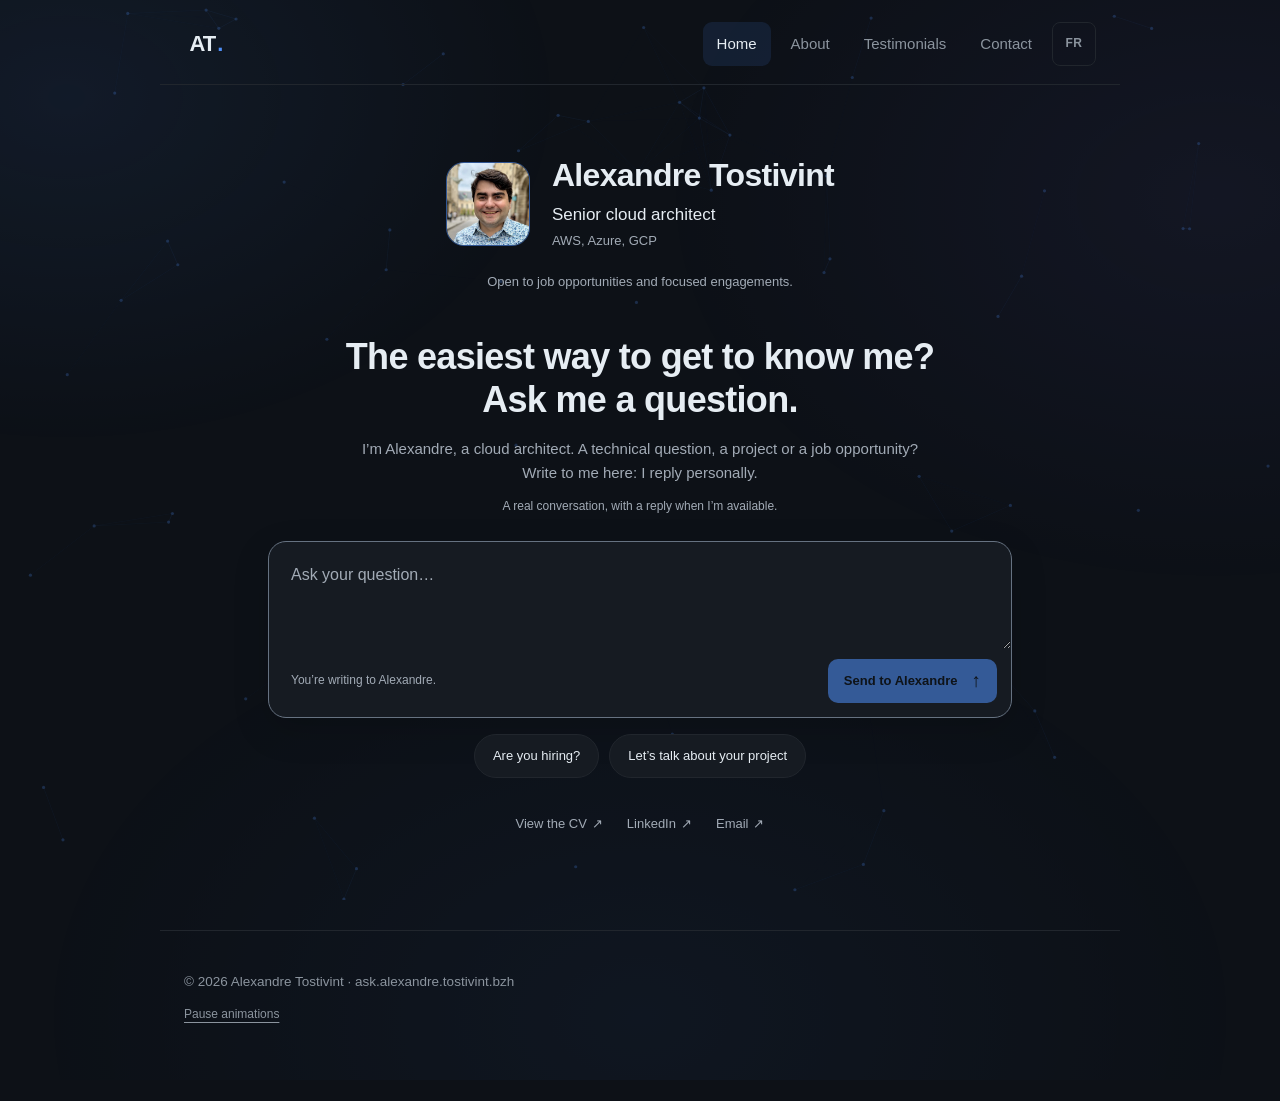
==== commit ebc21d03: "checkpoint: integrate conversational home prototype" ====
--- a/en/index.html
+++ b/en/index.html
@@ -1,92 +1,335 @@
 <!DOCTYPE html>
 <html lang="en">
 <head>
-  <meta charset="utf-8">
-  <meta name="viewport" content="width=device-width, initial-scale=1">
-  <meta name="color-scheme" content="dark">
-  <meta name="theme-color" content="#0d1117">
-  <title>Alexandre Tostivint, Senior cloud architect</title>
-  <meta name="description" content="Architecture, governance and FinOps across AWS, Azure and GCP. Experience built at DoiT and Cloudreach, working with engineering teams and their business priorities.">
-  <meta property="og:title" content="Alexandre Tostivint, Senior cloud architect">
-  <meta property="og:description" content="Architecture, governance and FinOps across AWS, Azure and GCP. Experience built at DoiT and Cloudreach, working with engineering teams and their business priorities.">
-  <meta property="og:type" content="website">
-  <meta property="og:url" content="https://ask.alexandre.tostivint.bzh/en/">
-  <meta property="og:image" content="https://ask.alexandre.tostivint.bzh/alexandre-portrait-a.jpg">
-  <meta property="og:image:width" content="600">
-  <meta property="og:image:height" content="600">
-  <meta property="og:image:alt" content="Alexandre Tostivint">
-  <meta property="og:locale" content="en_GB">
-  <meta property="og:locale:alternate" content="fr_FR">
-  <meta name="twitter:card" content="summary">
-  <link rel="icon" href="data:image/svg+xml,%3Csvg xmlns='http://www.w3.org/2000/svg' viewBox='0 0 100 100'%3E%3Crect width='100' height='100' rx='20' fill='%230d1117'/%3E%3Ctext x='50' y='66' text-anchor='middle' font-family='sans-serif' font-size='46' font-weight='700' fill='%234f8ff7'%3EAT%3C/text%3E%3C/svg%3E">
-  <link rel="canonical" href="https://ask.alexandre.tostivint.bzh/en/">
-  <link rel="alternate" hreflang="fr" href="https://ask.alexandre.tostivint.bzh/">
-  <link rel="alternate" hreflang="en" href="https://ask.alexandre.tostivint.bzh/en/">
-  <link rel="alternate" hreflang="x-default" href="https://ask.alexandre.tostivint.bzh/">
-  <link rel="stylesheet" href="../styles.css?v=20261002-portal">
-  <script src="../app.js?v=20261002-portal" defer></script>
-  <script src="../bg-network.js?v=20261002-portal" defer></script>
-  <script src="../vendor/alpine.min.js" defer></script>
+<meta charset="utf-8">
+<meta name="viewport" content="width=device-width, initial-scale=1">
+<meta name="color-scheme" content="dark">
+<meta name="theme-color" content="#0d1117">
+<title>Alexandre Tostivint, Senior Cloud Architect</title>
+<meta name="description" content="Senior Cloud Architect AWS/Azure/GCP, ex-DoiT. 10+ years in IT, 300+ customers, FinOps, Well-Architected, pre-sales. Ask your questions, I answer myself.">
+<meta property="og:title" content="Alexandre Tostivint, Senior Cloud Architect">
+<meta property="og:description" content="Senior Cloud Architect AWS/Azure/GCP, ex-DoiT. 10+ years in IT, 300+ customers, FinOps, Well-Architected, pre-sales. Ask your questions, I answer myself.">
+<meta property="og:type" content="website">
+<meta property="og:url" content="https://ask.alexandre.tostivint.bzh/en/">
+<meta property="og:image" content="https://ask.alexandre.tostivint.bzh/og-image.png">
+<meta property="og:image:width" content="1200">
+<meta property="og:image:height" content="630">
+<meta property="og:image:alt" content="Alexandre Tostivint, Senior Cloud Architect">
+<meta property="og:locale" content="en_US">
+<meta property="og:locale:alternate" content="fr_FR">
+<meta name="twitter:card" content="summary_large_image">
+<link rel="icon" href="data:image/svg+xml,<svg xmlns='http://www.w3.org/2000/svg' viewBox='0 0 100 100'><text y='.9em' font-size='90'>🥖</text></svg>">
+<link rel="preconnect" href="https://calendar.app.google" crossorigin>
+<link rel="alternate" hreflang="fr" href="https://ask.alexandre.tostivint.bzh/">
+<link rel="alternate" hreflang="en" href="https://ask.alexandre.tostivint.bzh/en/">
+<link rel="alternate" hreflang="x-default" href="https://ask.alexandre.tostivint.bzh/en/">
+<link rel="stylesheet" href="../styles.css">
+<script src="../app.js"></script>
+<script src="../bg-network.js" defer></script>
+<script src="../vendor/alpine.min.js" defer></script>
 </head>
-<body x-data="portfolio()" :class="{'motion-paused': animationsPaused}">
-  <canvas id="bg-network" aria-hidden="true"></canvas>
-  <a class="skip-link" href="#main-content">Skip to content</a>
-  <header class="site-header wrap">
-    <a class="brand" href="#home" aria-label="Alexandre Tostivint">AT<span aria-hidden="true">.</span></a>
-    <nav aria-label="Main navigation"><ul class="nav-links"><li><a href="#home" :aria-current="view === 'home' ? 'page' : null">Home</a></li><li><a href="#projects" :aria-current="view === 'projects' ? 'page' : null">Projects</a></li><li><a href="#about" :aria-current="view === 'about' ? 'page' : null">Career</a></li><li><a href="#contact" :aria-current="view === 'contact' ? 'page' : null">Contact</a></li></ul></nav>
-    <a class="lang-link" href="../" :href="languageHref()" lang="fr" hreflang="fr" aria-label="Passer au français">FR</a>
-  </header>
-  <main class="wrap" id="main-content" tabindex="-1">
-    <section class="view home" id="home" x-show="view === 'home'" aria-labelledby="home-title">
-      <div class="portal-identity">
-        <figure class="portal-portrait" :class="{'shows-photo': portraitPhoto}">
-          <button class="portrait-switch js-only" x-cloak type="button" @click="portraitPhoto = !portraitPhoto" :aria-pressed="portraitPhoto" aria-label="Switch between the AI avatar and photo">
-            <img class="portrait-avatar" src="../avatar-ai.png" alt="" width="600" height="600" fetchpriority="high">
-            <img class="portrait-photo" src="../alexandre-coucou-aligne.jpg" alt="" width="600" height="600" decoding="async">
-          </button>
-          <noscript><img src="../alexandre-coucou-aligne.jpg" alt="Alexandre Tostivint" width="600" height="600"></noscript>
-          <figcaption><span class="avatar-label">AI-generated avatar</span><span class="photo-label">Photo of Alexandre Tostivint</span></figcaption>
-        </figure>
-        <div class="portal-name"><h1 id="home-title" tabindex="-1">Alexandre Tostivint<span class="accent" aria-hidden="true">.</span></h1><p class="portal-role">Senior cloud architect</p><p class="profile-meta">Rennes, France · Native French · English C1</p></div>
-      </div>
-      <div class="availability-terminal"><span class="terminal-prompt" aria-hidden="true">&gt;</span><p>Open to role opportunities and selected consulting engagements.</p><span class="terminal-cursor" aria-hidden="true"></span></div>
-      <button class="motion-control js-only" x-cloak type="button" @click="toggleAnimations()" :aria-pressed="animationsPaused" x-text="animationsPaused ? 'Resume animations' : 'Stop animations'">Stop animations</button>
-      <div class="conversation contact-panel js-only" x-cloak>
-          <form @submit.prevent="submit()" :aria-busy="busy">
-            <label class="message-label" for="home-message">Your question or message</label>
-            <textarea id="home-message" x-ref="homeMessage" x-model="input" rows="4" :readonly="busy" :aria-invalid="status === 'error' &amp;&amp; !input.trim() ? 'true' : null" aria-describedby="home-draft-help home-status" placeholder="Tell me about the role, project or your question…"></textarea>
-            <p class="draft-help local-help" x-show="localCommand" x-cloak>Local command: no message is transmitted.</p>
-            <div class="contact-actions"><button class="btn btn-primary" type="submit" :disabled="busy" x-text="localCommand ? 'Run locally' : 'Send message'">Send message</button></div>
-            <p class="contact-status" id="home-status" role="status" aria-live="polite" aria-atomic="true" :class="{'is-error': status === 'error', 'is-success': status === 'sent'}" x-text="statusText"></p>
-            <p class="draft-help">Enter adds a new line.</p>
-            <p class="draft-help" id="home-draft-help">Suggestions prepare a draft. You decide when to send it.</p>
-            <div class="command-suggestions" aria-label="Try a local command"><button type="button" class="suggestion" :disabled="busy" @click="useSuggestion('whoami')"><code>whoami</code></button><button type="button" class="suggestion" :disabled="busy" @click="useSuggestion('kubectl get certifs')"><code>kubectl get certifs</code></button></div>
-            <div class="suggestions"><template x-for="suggestion in suggestions" :key="suggestion"><button class="suggestion" type="button" :disabled="busy" @click="useSuggestion(suggestion)" x-text="suggestion"></button></template></div>
-
-            <div class="local-result" x-show="localResult.length" x-cloak role="status" aria-live="polite" aria-atomic="true"><p class="command-label" x-text="localResultCommand"></p><template x-for="(line, index) in localResult" :key="index"><p x-text="line"></p></template><a class="text-link" :href="localResultHref" x-text="localResultLink"></a></div>
-          </form>
-        <p class="contact-disclosure">Chat is provided by Crisp and loads only when you use it. You can also contact me by email or on LinkedIn.</p>
-      </div>
-      <div class="portal-links">
-            <a class="text-link" href="#contact/hiring">Hiring for your team?<span aria-hidden="true"> ↗</span></a>
-            <a class="text-link" href="#contact/consulting">Let's discuss your project<span aria-hidden="true"> ↗</span></a>
-          <a class="text-link" href="https://cv.alexandre.tostivint.bzh" target="_blank" rel="noopener">View résumé<span aria-hidden="true"> ↗</span></a></div>
-      <div class="portal-explore"><a class="text-link" href="#projects">Projects ↗</a><a class="text-link" href="#about">Career ↗</a><a class="text-link" href="#contact">Contact ↗</a></div>
+<body x-data="portfolio()" :class="'view-' + view">
+
+<div class="bg-glow" aria-hidden="true"></div>
+<canvas id="bg-network" aria-hidden="true"></canvas>
+
+<nav class="nav wrap" aria-label="Main navigation">
+  <a class="brand" href="#home" @click.prevent="setView('home')">AT<span class="brand-dot">.</span></a>
+  <ul class="nav-links">
+    <li><a class="nav-view" href="#home" :class="{active: view==='home'}" @click.prevent="setView('home')">Home</a></li>
+    <li><a class="nav-view" href="#about" :class="{active: view==='about'}" @click.prevent="setView('about')">About</a></li>
+    <li><a class="nav-view" href="#testimonials" :class="{active: view==='testimonials'}" @click.prevent="setView('testimonials')">Testimonials</a></li>
+    <li><a class="nav-view" href="#contact" :class="{active: view==='contact'}" @click.prevent="setView('contact')">Contact</a></li>
+    <li><a class="lang-link" href="../" :href="languageHref" lang="fr" hreflang="fr" aria-label="Passer au français">FR</a></li>
+  </ul>
+</nav>
+
+<main class="wrap">
+
+  <!-- ============ HOME ============ -->
+  <section id="home" data-view-focus="home" tabindex="-1" class="view home compact-home" x-show="view==='home'"
+           x-transition:enter="fade-up" x-transition:enter-start="fade-up-start" x-transition:enter-end="fade-up-end"
+           x-transition:leave="fade-out" x-transition:leave-start="fade-up-end" x-transition:leave-end="fade-out-end">
+    <div class="compact-identity">
+      <picture class="identity-photo">
+        <source srcset="../alexandre-portrait-a.webp" type="image/webp">
+        <img src="../alexandre-portrait-a.jpg" alt="Alexandre Tostivint" width="600" height="600" fetchpriority="high" decoding="async">
+      </picture>
+      <div class="identity-copy">
+        <h1>Alexandre Tostivint</h1>
+        <p class="identity-role">Senior cloud architect</p>
+        <p class="identity-clouds">AWS, Azure, GCP</p>
+      </div>
+    </div>
+    <p class="compact-availability">Open to job opportunities and focused engagements.</p>
+    <section class="home-conversation" aria-labelledby="home-headline">
+      <h2 id="home-headline">The easiest way to get to know me?<br>Ask me a question.</h2>
+      <p class="conversation-intro">I’m Alexandre, a cloud architect. A technical question, a project or a job opportunity? Write to me here: I reply personally.</p>
+      <p class="conversation-expectation" id="home-expectation">A real conversation, with a reply when I’m available.</p>
+      <div class="home-composer">
+        <label class="sr-only" for="q-input">Your question or message</label>
+        <textarea id="q-input" name="message" x-ref="qInput" x-model="input" disabled :disabled="false" placeholder="Ask your question…" rows="3" aria-describedby="home-expectation home-compose-hint"></textarea>
+        <div class="home-compose-footer">
+          <span class="home-compose-hint" id="home-compose-hint">You’re writing to Alexandre.</span>
+          <button class="home-send" type="button" disabled @click="submit('qInput')" :disabled="sending || !input.trim()">Send to Alexandre <span aria-hidden="true">↑</span></button>
+        </div>
+      </div>
+      <p class="home-status" role="status" aria-live="polite" aria-atomic="true" x-text="sendStatus"></p>
+      <button class="home-recovery" type="button" disabled x-cloak x-show="sendState === 'uncertain'" :disabled="sending" @click="openChatBtn()">Open chat</button>
+      <div class="home-suggestions" role="group" aria-label="Message suggestions">
+        <button type="button" disabled :disabled="sending" @click="useSuggestion($el.dataset.draft)" data-draft="I’d like to discuss a role.">Are you hiring?</button>
+        <button type="button" disabled :disabled="sending" @click="useSuggestion($el.dataset.draft)" data-draft="I’d like to discuss a cloud project.">Let’s talk about your project</button>
+      </div>
+      <nav class="home-direct" aria-label="Direct links">
+        <a href="https://cv.alexandre.tostivint.bzh" target="_blank" rel="noopener">View the CV <span aria-hidden="true">↗</span></a>
+        <a href="https://www.linkedin.com/in/alexandretostivint/" target="_blank" rel="noopener">LinkedIn <span aria-hidden="true">↗</span></a>
+        <a href="mailto:alexandre@tostivint.bzh">Email <span aria-hidden="true">↗</span></a>
+      </nav>
     </section>
-    <section class="view projects-view" id="projects" x-show="view === 'projects'" aria-labelledby="projects-title">
-      <section class="work" aria-labelledby="projects-title">
-        <div class="page-heading"><h2 id="projects-title" tabindex="-1">Selected work</h2><p>A selection of platforms and tools delivered.</p></div>
-        <div class="work-grid"><article class="work-card"><p class="work-owner">DoiT</p><h3>DoiT Reseller platform</h3><p>2,000+ customer accounts maintained on the platform (team), 70+ onboarded personally: secure-by-design IaC, global policy controls, automated compliance (Python CDK, Terraform, Pulumi, GitHub Actions).</p><a class="text-link" href="#about/doit">View context<span aria-hidden="true"> ↗</span><span class="sr-only"> : DoiT Reseller platform</span></a><div class="project-tech"><span>Python CDK</span><span>Terraform</span><span>Pulumi</span><span>GitHub Actions</span></div></article><article class="work-card"><p class="work-owner">Cloudreach</p><h3>AWS landing zone &amp; datalake : Cloudreach</h3><p>In a team of 4, an AWS landing zone for a multinational energy client: networking, security, governance and datalake as IaC; automated onboarding (Lambda, Step Functions, SSM, Okta).</p><a class="text-link" href="#about/cloudreach">View context<span aria-hidden="true"> ↗</span><span class="sr-only"> : AWS landing zone &amp; datalake : Cloudreach</span></a><div class="project-tech"><span>Lambda</span><span>Step Functions</span><span>SSM</span><span>Okta</span></div></article><article class="work-card"><p class="work-owner">Cloudreach</p><h3>CI/CD on GKE : Cloudreach</h3><p>Jenkins platform on Google Kubernetes Engine: SAML authentication, automated Docker image delivery, Terraform and autoscaling to keep costs and release cycles under control.</p><a class="text-link" href="#about/cloudreach">View context<span aria-hidden="true"> ↗</span><span class="sr-only"> : CI/CD on GKE : Cloudreach</span></a><div class="project-tech"><span>Jenkins</span><span>GKE</span><span>SAML</span><span>Docker</span><span>Terraform</span></div></article></div>
-      </section>
-      <section class="services" aria-labelledby="services-title">
-        <div class="section-heading"><h2 id="services-title">Consulting areas</h2></div>
-        <div class="service-grid"><article class="service"><h3>Architecture &amp; governance</h3><p>Landing zones, security, networking and multi-account governance across AWS, Azure and GCP.</p></article><article class="service"><h3>FinOps &amp; architecture reviews</h3><p>Cost analysis, TCO modelling and Well-Architected reviews to inform technical decisions.</p></article><article class="service"><h3>Migration &amp; technical advisory</h3><p>Migration roadmaps, technical workshops and pre-sales, working with business and engineering teams.</p></article></div>
-      </section>
-    </section>
-    <section class="view about" id="about" x-show="view === 'about'" aria-labelledby="about-title">
-      <div class="page-heading"><p class="eyebrow">Alexandre Tostivint</p><h2 id="about-title" tabindex="-1">Career</h2><p class="view-lead">I'm Alexandre Tostivint, a senior cloud architect based in Rennes. My work at DoiT and Cloudreach spans platform design, governance, migration and FinOps. I work with engineering, sales and leadership teams to connect architecture decisions with business needs.</p><p class="hero-intro">Architecture, governance and FinOps across AWS, Azure and GCP. Experience built at DoiT and Cloudreach, working with engineering teams and their business priorities.</p><a class="text-link" href="https://cv.alexandre.tostivint.bzh" target="_blank" rel="noopener">View résumé<span aria-hidden="true"> ↗</span></a></div>
-            <div class="proof-strip"><dl><div><dt>customer environments supported</dt><dd>300+</dd></div><div><dt>years in IT</dt><dd>10+</dd></div><div><dt>active certifications</dt><dd>6</dd></div></dl><p>AWS MAP SME France / EMEA at DoiT</p></div>
-      <section class="credentials" id="certs" aria-labelledby="certs-title"><div class="section-heading"><h3 id="certs-title">Active certifications</h3><p>6 active certifications · 4 AWS · 2 Microsoft</p></div><div class="ab-certs">
+  </section>
+
+  <!-- ============ ABOUT ============ -->
+  <section id="about" data-view-focus="about" tabindex="-1" class="view about" x-show="view==='about'"
+           x-transition:enter="fade-up" x-transition:enter-start="fade-up-start" x-transition:enter-end="fade-up-end"
+           x-transition:leave="fade-out" x-transition:leave-start="fade-up-end" x-transition:leave-end="fade-out-end">
+    <h2 class="view-title">About</h2>
+
+    <p class="bio">
+      I am Alexandre Tostivint, a senior cloud architect based in Rennes, France.
+      10+ years in IT, 8+ in cloud: first networks and monitoring (ETIAM,
+      Exaprobe-Econocom), then Cloudreach and DoiT International, supporting 300+
+      customers in consulting and pre-sales, including serving as AWS MAP SME for
+      France/EMEA. I orchestrate AWS, Azure and GCP architectures, and I enjoy
+      optimizing a FinOps bill as much as guiding a team through
+      Well-Architected. French native, English C1.
+    </p>
+
+    <div class="ab-stats">
+      <div class="ab-stats-group">
+        <div class="ab-stat"><b class="count" data-target="300">300</b><span>+ customers supported</span></div>
+        <div class="ab-stat"><b class="count" data-target="10">10</b><span>years in IT</span></div>
+        <div class="ab-stat"><b class="count" data-target="6">6</b><span>active certifications</span></div>
+        <div class="ab-stat"><b class="count" data-target="3">3</b><span>clouds practised</span></div>
+      </div>
+      <a class="btn btn-primary ab-cv-btn" href="https://cv.alexandre.tostivint.bzh" target="_blank" rel="noopener">View the CV</a>
+    </div>
+
+    <div class="ab-split">
+      <!-- ===== Main column: career ===== -->
+      <div class="ab-main">
+        <h3 class="section-label">Career</h3>
+        <div class="ab-timeline" id="parcours">
+          <!-- Ghost card: the next role -->
+          <div class="ab-role ab-role-ghost">
+            <div class="ab-card">
+              <div class="ab-role-head">
+                <span class="ab-role-title">You?</span>
+                <span class="ab-role-period">From now on</span>
+              </div>
+              <p class="ab-role-desc">The only line of this timeline I haven't written yet.</p>
+            </div>
+          </div>
+          <!-- 1. DoiT International -->
+          <div class="ab-role">
+            <div class="ab-card">
+              <div class="ab-role-head">
+                <span class="ab-role-title">Senior Cloud Architect / Forward Deployed Engineer</span>
+                <span class="ab-role-period">Nov 2020 – May 2025</span>
+              </div>
+              <div class="ab-role-company">
+                <img src="../assets/logos/doit.png" alt="" loading="lazy">
+                <span>DoiT International</span>
+                <span class="ab-role-meta">· Remote, France · 4 yrs 8 mos</span>
+              </div>
+              <p class="ab-role-desc">Customer-facing architecture role across AWS, Azure and GCP. More than 300 customer environments supported across architecture, security, networking, governance, migration and FinOps. AWS MAP SME for France and EMEA. Joined as Cloud Architect in November 2020, promoted to Senior Cloud Architect / Forward Deployed Engineer in January 2022.</p>
+              <div class="ab-missions">
+                <div class="ab-mission">
+                  <div class="ab-mission-head">
+                    <span class="ab-mission-client">Reseller Platform</span>
+                    <span class="ab-mission-period">2020 – 2025</span>
+                  </div>
+                  <p class="ab-mission-text">Owned the onboarding platform that integrates 2,000+ customer accounts into DoiT's AWS Reseller program. Secure-by-design Infrastructure as Code, global policy controls and automated compliance checks. Led hands-on technical onboarding for 70+ customers together with Sales, Product and operations teams.</p>
+                  <div class="ab-mission-tech"><span>Python</span><span>AWS CDK</span><span>Terraform</span><span>Pulumi</span><span>GitHub Actions</span><span>CI/CD</span></div>
+                </div>
+                <div class="ab-mission">
+                  <div class="ab-mission-head">
+                    <span class="ab-mission-client">AWS MAP Program</span>
+                    <span class="ab-mission-period">2022 – 2025</span>
+                  </div>
+                  <p class="ab-mission-text">AWS Migration Acceleration Program SME for France and EMEA: migration roadmaps, technical workshops and support for multi-partner migrations.</p>
+                  <div class="ab-mission-tech"><span>AWS MAP</span><span>Migration</span><span>Customer workshops</span></div>
+                </div>
+                <div class="ab-mission">
+                  <div class="ab-mission-head">
+                    <span class="ab-mission-client">Well-Architected &amp; security reviews</span>
+                    <span class="ab-mission-period">2020 – 2025</span>
+                  </div>
+                  <p class="ab-mission-text">Architecture reviews, audits and remediation plans across complex environments. Coordinated executives, customer teams, Sales and engineering during high-impact incidents and security events.</p>
+                  <div class="ab-mission-tech"><span>Well-Architected</span><span>Security</span><span>Governance</span></div>
+                </div>
+                <div class="ab-mission">
+                  <div class="ab-mission-head">
+                    <span class="ab-mission-client">FinOps &amp; cost modelling</span>
+                    <span class="ab-mission-period">2020 – 2025</span>
+                  </div>
+                  <p class="ab-mission-text">Fast, actionable cost analyses to support strategic pursuits: including a study delivered for a banking startup to demonstrate DoiT's multi-cloud capabilities.</p>
+                  <div class="ab-mission-tech"><span>FinOps</span><span>Cost optimisation</span></div>
+                </div>
+                <div class="ab-mission">
+                  <div class="ab-mission-head">
+                    <span class="ab-mission-client">Generative AI &amp; data</span>
+                    <span class="ab-mission-period">2022 – 2025</span>
+                  </div>
+                  <p class="ab-mission-text">Architecture and deployment support on AWS Bedrock and Azure OpenAI, alongside infrastructure, security and data engineering work.</p>
+                  <div class="ab-mission-tech"><span>Amazon Bedrock</span><span>Azure OpenAI</span><span>Data Engineering</span></div>
+                </div>
+              </div>
+              <p class="ab-role-note">Public and private workshops on AWS serverless technologies. Took part in technical hiring for the French team.</p>
+              <div class="ab-role-tags">
+                <span>FinOps</span><span>Well-Architected</span><span>AWS MAP SME</span><span>Pre-sales</span><span>IaC</span><span>Multi-account governance</span>
+              </div>
+            </div>
+          </div>
+
+          <!-- 2. Cloudreach -->
+          <div class="ab-role">
+            <div class="ab-card">
+              <div class="ab-role-head">
+                <span class="ab-role-title">Cloud Systems Developer</span>
+                <span class="ab-role-period">Oct 2017 – Nov 2020</span>
+              </div>
+              <div class="ab-role-company">
+                <img src="../assets/logos/cloudreach.png" alt="" loading="lazy">
+                <span>Cloudreach</span>
+                <span class="ab-role-meta">· Hybrid, Paris · 3 yrs 2 mos</span>
+              </div>
+              <p class="ab-role-desc">UK-based multi-cloud service provider, now Eviden, partnered with AWS, Microsoft Azure and Google Cloud. Delivered cloud solutions for enterprise clients alongside internal platforms. Several clients ran in parallel: three engagements are detailed below.</p>
+              <div class="ab-missions">
+                <div class="ab-mission">
+                  <div class="ab-mission-head">
+                    <span class="ab-mission-client">Global security multinational: Cloud migration</span>
+                    <span class="ab-mission-period">Dec 2017 – Feb 2018</span>
+                  </div>
+                  <p class="ab-mission-text">My first personal cloud project, delivered as a pair. VPC network layers as Infrastructure as Code, migration of RedHat RHEL instances with AWS DMS, Lambda functions for governance and security automation.</p>
+                  <div class="ab-mission-tech"><span>CloudFormation</span><span>Sceptre</span><span>Python</span><span>AWS DMS</span><span>Lambda</span></div>
+                </div>
+                <div class="ab-mission">
+                  <div class="ab-mission-head">
+                    <span class="ab-mission-client">Major French energy company: AWS Landing Zone &amp; datalake governance</span>
+                    <span class="ab-mission-period">Apr 2018 – Jul 2019</span>
+                  </div>
+                  <p class="ab-mission-text">Part of a 4-person team delivering a company-wide AWS Landing Zone and cloud adoption program. Networking, security, governance and the datalake layer built as Infrastructure as Code. Deployed AWS Workspaces for secure, compliant development environments. Guided business and technical teams on CI/CD, on-premise to cloud datalake migration, IoT on AWS and identity frameworks. Supported international teams in the UK and the US.</p>
+                  <div class="ab-mission-tech"><span>CloudFormation</span><span>Python</span><span>Lambda</span><span>Step Functions</span><span>Cognito</span><span>Okta</span><span>IoT Core</span><span>Firehose</span><span>CodePipeline</span><span>AWS Config</span><span>Systems Manager</span><span>Managed AD</span></div>
+                </div>
+                <div class="ab-mission">
+                  <div class="ab-mission-head">
+                    <span class="ab-mission-client">European chemical group: CI/CD platform on Kubernetes &amp; GCP</span>
+                    <span class="ab-mission-period">Sep 2019</span>
+                  </div>
+                  <p class="ab-mission-text">Designed and delivered a Jenkins-based CI/CD solution on Google Kubernetes Engine: secure SAML authentication, automated Docker image delivery workflows, automatic capacity adjustment to keep costs under control. Accelerated release cycles without disrupting existing developer workflows.</p>
+                  <div class="ab-mission-tech"><span>GKE</span><span>Jenkins</span><span>SAML</span><span>Terraform</span><span>Helm</span><span>Bash</span><span>GCS</span></div>
+                </div>
+              </div>
+              <p class="ab-role-note">Led an internal serverless community. Spoke at meetups and partner events, including AWS GameDay. Technical pre-sales and architecture consulting.</p>
+              <div class="ab-role-tags">
+                <span>GKE</span><span>Landing Zones</span><span>Serverless datalake</span><span>Pre-sales</span><span>Multi-cloud</span>
+              </div>
+            </div>
+          </div>
+
+          <!-- 3. Exaprobe-Econocom -->
+          <div class="ab-role">
+            <div class="ab-card">
+              <div class="ab-role-head">
+                <span class="ab-role-title">Integration Engineer (Apprentice)</span>
+                <span class="ab-role-period">Sep 2014 – Sep 2017</span>
+              </div>
+              <div class="ab-role-company">
+                <img src="../assets/logos/exaprobe.png" alt="" loading="lazy">
+                <span>Exaprobe-Econocom</span>
+                <span class="ab-role-meta">· Rennes · 3 yrs 1 mo</span>
+              </div>
+              <p class="ab-role-desc">Work-study role. Network and systems integration delivered on site, at more than ten client locations across France.</p>
+              <div class="ab-missions">
+                <div class="ab-mission">
+                  <div class="ab-mission-head">
+                    <span class="ab-mission-client">Multi-site network integration</span>
+                    <span class="ab-mission-period">2014 – 2017</span>
+                  </div>
+                  <p class="ab-mission-text">Configured, tested and integrated Cisco, HP, Aerohive and Meraki equipment across more than ten client sites. Wireless coverage studies, network performance audits and capacity planning. Technical pre-sales input for customer proposals.</p>
+                  <div class="ab-mission-tech"><span>Cisco</span><span>HP</span><span>Aerohive</span><span>Meraki</span><span>Wi-Fi</span><span>Level 2 support</span></div>
+                </div>
+                <div class="ab-mission">
+                  <div class="ab-mission-head">
+                    <span class="ab-mission-client">Skype for Business deployment automation</span>
+                    <span class="ab-mission-period">2017</span>
+                  </div>
+                  <p class="ab-mission-text">Engineering school final-year project: a PowerShell tool automating the rollout of this enterprise communications suite. Sharply reduced manual steps and prevented deployment errors.</p>
+                  <div class="ab-mission-tech"><span>PowerShell</span><span>VMware</span><span>Skype for Business</span></div>
+                </div>
+              </div>
+              <p class="ab-role-note">Authored runbooks, maintenance guides and training material used by support teams.</p>
+              <div class="ab-role-tags">
+                <span>Networking</span><span>Monitoring</span><span>Automation</span><span>Level 2 support</span>
+              </div>
+            </div>
+          </div>
+
+          <!-- 4. ETIAM -->
+          <div class="ab-role">
+            <div class="ab-card">
+              <div class="ab-role-head">
+                <span class="ab-role-title">Internships: monitoring &amp; internal messaging</span>
+                <span class="ab-role-period">Apr 2014 – Aug 2014</span>
+              </div>
+              <div class="ab-role-company">
+                <span>ETIAM</span>
+                <span class="ab-role-meta">· Rennes · 5 mos</span>
+              </div>
+              <p class="ab-role-desc">Two assignments for a telemedicine software vendor, on its ETIAM Nexus service.</p>
+              <div class="ab-missions">
+                <div class="ab-mission">
+                  <div class="ab-mission-head">
+                    <span class="ab-mission-client">Monitoring migration: Nagios to Centreon</span>
+                    <span class="ab-mission-period">Apr – Jul 2014</span>
+                  </div>
+                  <p class="ab-mission-text">Modernised the monitoring infrastructure: migrated from Nagios to Centreon, built reporting dashboards, set up LDAP for user management, and wrote technical documentation and disaster recovery plans.</p>
+                  <div class="ab-mission-tech"><span>Centreon</span><span>Nagios</span><span>LDAP</span><span>Linux</span></div>
+                </div>
+                <div class="ab-mission">
+                  <div class="ab-mission-head">
+                    <span class="ab-mission-client">Secure internal messaging server</span>
+                    <span class="ab-mission-period">Aug 2014</span>
+                  </div>
+                  <p class="ab-mission-text">Asked by leadership to replace a non-professional messaging service with a fully controlled, self-hosted solution: requirements analysis, implementation, maintenance documentation and user training.</p>
+                  <div class="ab-mission-tech"><span>Jappix</span><span>XMPP</span><span>Linux</span><span>Self-hosting</span></div>
+                </div>
+              </div>
+            </div>
+          </div>
+
+          <!-- 5. Club Informatique Pénitencier -->
+          <div class="ab-role">
+            <div class="ab-card">
+              <div class="ab-role-head">
+                <span class="ab-role-title">IT Trainer: internship</span>
+                <span class="ab-role-period">Aug 2013</span>
+              </div>
+              <div class="ab-role-company">
+                <span>Club Informatique Pénitencier</span>
+                <span class="ab-role-meta">· Saint-Malo prison</span>
+              </div>
+              <p class="ab-role-desc">Delivered office software training (OpenOffice Writer and Calc) to inmates, in partnership with social and administrative staff. Provided one-on-one guidance through to completion of a nationally recognised certification.</p>
+            </div>
+          </div>
+        </div>
+      </div>
+
+      <!-- ===== Rail: credentials ===== -->
+      <aside class="ab-rail">
+        <div class="ab-rail-block" id="certs">
+          <h3 class="section-label">Active certifications</h3>
+          <div class="ab-certs">
             <a class="ab-cert" href="https://cp.certmetrics.com/amazon/en/public/verify/credential/21Y63B62CN4EQ2WE" target="_blank" rel="noopener">
               <img src="../assets/logos/aws.svg" alt="" loading="lazy">
               <span class="ab-cert-body">
@@ -129,178 +372,11 @@
                 <span class="ab-cert-date">Mar 2020 – Mar 2027</span>
               </span>
             </a>
-          </div></section>
-      <section class="career" id="parcours" aria-labelledby="career-title"><div class="section-heading"><h3 id="career-title">Experience</h3></div><a class="ab-role future-role" href="#contact/hiring"><span class="ab-role-title">You?</span><span class="text-link">Hiring ↗</span></a><article class="ab-role" id="role-doit"><span class="route-anchor" id="about/doit"></span>
-              <div class="ab-role-head">
-                <h4 class="ab-role-title">Senior Cloud Architect / Forward Deployed Engineer</h4>
-                <span class="ab-role-period">Nov 2020 – May 2025</span>
-              </div>
-              <div class="ab-role-company">
-                <img src="../assets/logos/doit.png" alt="" loading="lazy">
-                <span>DoiT International</span>
-                <span class="ab-role-meta">· Remote, France · 4 yrs 8 mos</span>
-              </div>
-              <p class="ab-role-desc">Customer-facing architecture role across AWS, Azure and GCP. More than 300 customer environments supported across architecture, security, networking, governance, migration and FinOps. AWS MAP SME for France and EMEA. Joined as Cloud Architect in November 2020, promoted to Senior Cloud Architect / Forward Deployed Engineer in January 2022.</p>
-              <details class="role-details"><summary>View engagements and contributions</summary><div class="ab-missions">
-                <div class="ab-mission">
-                  <div class="ab-mission-head">
-                    <span class="ab-mission-client">Reseller Platform</span>
-                    <span class="ab-mission-period">2020 – 2025</span>
-                  </div>
-                  <p class="ab-mission-text">Owned the onboarding platform that integrates 2,000+ customer accounts into DoiT's AWS Reseller program. Secure-by-design Infrastructure as Code, global policy controls and automated compliance checks. Led hands-on technical onboarding for 70+ customers together with Sales, Product and operations teams.</p>
-                  <div class="ab-mission-tech"><span>Python</span><span>AWS CDK</span><span>Terraform</span><span>Pulumi</span><span>GitHub Actions</span><span>CI/CD</span></div>
-                </div>
-                <div class="ab-mission">
-                  <div class="ab-mission-head">
-                    <span class="ab-mission-client">AWS MAP Program</span>
-                    <span class="ab-mission-period">2022 – 2025</span>
-                  </div>
-                  <p class="ab-mission-text">AWS Migration Acceleration Program SME for France and EMEA: migration roadmaps, technical workshops and support for multi-partner migrations.</p>
-                  <div class="ab-mission-tech"><span>AWS MAP</span><span>Migration</span><span>Customer workshops</span></div>
-                </div>
-                <div class="ab-mission">
-                  <div class="ab-mission-head">
-                    <span class="ab-mission-client">Well-Architected &amp; security reviews</span>
-                    <span class="ab-mission-period">2020 – 2025</span>
-                  </div>
-                  <p class="ab-mission-text">Architecture reviews, audits and remediation plans across complex environments. Coordinated executives, customer teams, Sales and engineering during high-impact incidents and security events.</p>
-                  <div class="ab-mission-tech"><span>Well-Architected</span><span>Security</span><span>Governance</span></div>
-                </div>
-                <div class="ab-mission">
-                  <div class="ab-mission-head">
-                    <span class="ab-mission-client">FinOps &amp; cost modelling</span>
-                    <span class="ab-mission-period">2020 – 2025</span>
-                  </div>
-                  <p class="ab-mission-text">Fast, actionable cost analyses to support strategic pursuits : including a study delivered for a banking startup to demonstrate DoiT's multi-cloud capabilities.</p>
-                  <div class="ab-mission-tech"><span>FinOps</span><span>Cost optimisation</span></div>
-                </div>
-                <div class="ab-mission">
-                  <div class="ab-mission-head">
-                    <span class="ab-mission-client">Generative AI &amp; data</span>
-                    <span class="ab-mission-period">2022 – 2025</span>
-                  </div>
-                  <p class="ab-mission-text">Architecture and deployment support on AWS Bedrock and Azure OpenAI, alongside infrastructure, security and data engineering work.</p>
-                  <div class="ab-mission-tech"><span>Amazon Bedrock</span><span>Azure OpenAI</span><span>Data Engineering</span></div>
-                </div>
-              </div>
-              <p class="ab-role-note">Public and private workshops on AWS serverless technologies. Took part in technical hiring for the French team.</p>
-              <div class="ab-role-tags">
-                <span>FinOps</span><span>Well-Architected</span><span>AWS MAP SME</span><span>Pre-sales</span><span>IaC</span><span>Multi-account governance</span>
-              </div>
-            </details></article><article class="ab-role" id="role-cloudreach"><span class="route-anchor" id="about/cloudreach"></span>
-              <div class="ab-role-head">
-                <h4 class="ab-role-title">Cloud Systems Developer</h4>
-                <span class="ab-role-period">Oct 2017 – Nov 2020</span>
-              </div>
-              <div class="ab-role-company">
-                <img src="../assets/logos/cloudreach.png" alt="" loading="lazy">
-                <span>Cloudreach</span>
-                <span class="ab-role-meta">· Hybrid, Paris · 3 yrs 2 mos</span>
-              </div>
-              <p class="ab-role-desc">UK-based multi-cloud service provider, now Eviden, partnered with AWS, Microsoft Azure and Google Cloud. Delivered cloud solutions for enterprise clients alongside internal platforms. Several clients ran in parallel: three engagements are detailed below.</p>
-              <details class="role-details"><summary>View engagements and contributions</summary><div class="ab-missions">
-                <div class="ab-mission">
-                  <div class="ab-mission-head">
-                    <span class="ab-mission-client">Global security multinational : Cloud migration</span>
-                    <span class="ab-mission-period">Dec 2017 – Feb 2018</span>
-                  </div>
-                  <p class="ab-mission-text">My first personal cloud project, delivered as a pair. VPC network layers as Infrastructure as Code, migration of RedHat RHEL instances with AWS DMS, Lambda functions for governance and security automation.</p>
-                  <div class="ab-mission-tech"><span>CloudFormation</span><span>Sceptre</span><span>Python</span><span>AWS DMS</span><span>Lambda</span></div>
-                </div>
-                <div class="ab-mission">
-                  <div class="ab-mission-head">
-                    <span class="ab-mission-client">Major French energy company : AWS Landing Zone &amp; datalake governance</span>
-                    <span class="ab-mission-period">Apr 2018 – Jul 2019</span>
-                  </div>
-                  <p class="ab-mission-text">Part of a 4-person team delivering a company-wide AWS Landing Zone and cloud adoption program. Networking, security, governance and the datalake layer built as Infrastructure as Code. Deployed AWS Workspaces for secure, compliant development environments. Guided business and technical teams on CI/CD, on-premise to cloud datalake migration, IoT on AWS and identity frameworks. Supported international teams in the UK and the US.</p>
-                  <div class="ab-mission-tech"><span>CloudFormation</span><span>Python</span><span>Lambda</span><span>Step Functions</span><span>Cognito</span><span>Okta</span><span>IoT Core</span><span>Firehose</span><span>CodePipeline</span><span>AWS Config</span><span>Systems Manager</span><span>Managed AD</span></div>
-                </div>
-                <div class="ab-mission">
-                  <div class="ab-mission-head">
-                    <span class="ab-mission-client">European chemical group : CI/CD platform on Kubernetes &amp; GCP</span>
-                    <span class="ab-mission-period">Sep 2019</span>
-                  </div>
-                  <p class="ab-mission-text">Designed and delivered a Jenkins-based CI/CD solution on Google Kubernetes Engine: secure SAML authentication, automated Docker image delivery workflows, automatic capacity adjustment to keep costs under control. Accelerated release cycles without disrupting existing developer workflows.</p>
-                  <div class="ab-mission-tech"><span>GKE</span><span>Jenkins</span><span>SAML</span><span>Terraform</span><span>Helm</span><span>Bash</span><span>GCS</span></div>
-                </div>
-              </div>
-              <p class="ab-role-note">Led an internal serverless community. Spoke at meetups and partner events, including AWS GameDay. Technical pre-sales and architecture consulting.</p>
-              <div class="ab-role-tags">
-                <span>GKE</span><span>Landing Zones</span><span>Serverless datalake</span><span>Pre-sales</span><span>Multi-cloud</span>
-              </div>
-            </details></article><details class="earlier"><summary>Earlier experience</summary><article class="ab-role" id="role-earlier-0">
-              <div class="ab-role-head">
-                <h4 class="ab-role-title">Integration Engineer (Apprentice)</h4>
-                <span class="ab-role-period">Sep 2014 – Sep 2017</span>
-              </div>
-              <div class="ab-role-company">
-                <img src="../assets/logos/exaprobe.png" alt="" loading="lazy">
-                <span>Exaprobe-Econocom</span>
-                <span class="ab-role-meta">· Rennes · 3 yrs 1 mo</span>
-              </div>
-              <p class="ab-role-desc">Work-study role. Network and systems integration delivered on site, at more than ten client locations across France.</p>
-              <details class="role-details"><summary>View engagements and contributions</summary><div class="ab-missions">
-                <div class="ab-mission">
-                  <div class="ab-mission-head">
-                    <span class="ab-mission-client">Multi-site network integration</span>
-                    <span class="ab-mission-period">2014 – 2017</span>
-                  </div>
-                  <p class="ab-mission-text">Configured, tested and integrated Cisco, HP, Aerohive and Meraki equipment across more than ten client sites. Wireless coverage studies, network performance audits and capacity planning. Technical pre-sales input for customer proposals.</p>
-                  <div class="ab-mission-tech"><span>Cisco</span><span>HP</span><span>Aerohive</span><span>Meraki</span><span>Wi-Fi</span><span>Level 2 support</span></div>
-                </div>
-                <div class="ab-mission">
-                  <div class="ab-mission-head">
-                    <span class="ab-mission-client">Skype for Business deployment automation</span>
-                    <span class="ab-mission-period">2017</span>
-                  </div>
-                  <p class="ab-mission-text">Engineering school final-year project: a PowerShell tool automating the rollout of this enterprise communications suite. Sharply reduced manual steps and prevented deployment errors.</p>
-                  <div class="ab-mission-tech"><span>PowerShell</span><span>VMware</span><span>Skype for Business</span></div>
-                </div>
-              </div>
-              <p class="ab-role-note">Authored runbooks, maintenance guides and training material used by support teams.</p>
-              <div class="ab-role-tags">
-                <span>Networking</span><span>Monitoring</span><span>Automation</span><span>Level 2 support</span>
-              </div>
-            </details></article><article class="ab-role" id="role-earlier-1">
-              <div class="ab-role-head">
-                <h4 class="ab-role-title">Internships : monitoring &amp; internal messaging</h4>
-                <span class="ab-role-period">Apr 2014 – Aug 2014</span>
-              </div>
-              <div class="ab-role-company">
-                <span>ETIAM</span>
-                <span class="ab-role-meta">· Rennes · 5 mos</span>
-              </div>
-              <p class="ab-role-desc">Two assignments for a telemedicine software vendor, on its ETIAM Nexus service.</p>
-              <details class="role-details"><summary>View engagements and contributions</summary><div class="ab-missions">
-                <div class="ab-mission">
-                  <div class="ab-mission-head">
-                    <span class="ab-mission-client">Monitoring migration: Nagios to Centreon</span>
-                    <span class="ab-mission-period">Apr – Jul 2014</span>
-                  </div>
-                  <p class="ab-mission-text">Modernised the monitoring infrastructure: migrated from Nagios to Centreon, built reporting dashboards, set up LDAP for user management, and wrote technical documentation and disaster recovery plans.</p>
-                  <div class="ab-mission-tech"><span>Centreon</span><span>Nagios</span><span>LDAP</span><span>Linux</span></div>
-                </div>
-                <div class="ab-mission">
-                  <div class="ab-mission-head">
-                    <span class="ab-mission-client">Secure internal messaging server</span>
-                    <span class="ab-mission-period">Aug 2014</span>
-                  </div>
-                  <p class="ab-mission-text">Asked by leadership to replace a non-professional messaging service with a fully controlled, self-hosted solution: requirements analysis, implementation, maintenance documentation and user training.</p>
-                  <div class="ab-mission-tech"><span>Jappix</span><span>XMPP</span><span>Linux</span><span>Self-hosting</span></div>
-                </div>
-              </div>
-            </details></article><article class="ab-role" id="role-earlier-2">
-              <div class="ab-role-head">
-                <h4 class="ab-role-title">IT Trainer : internship</h4>
-                <span class="ab-role-period">Aug 2013</span>
-              </div>
-              <div class="ab-role-company">
-                <span>Club Informatique Pénitencier</span>
-                <span class="ab-role-meta">· Saint-Malo prison</span>
-              </div>
-              <p class="ab-role-desc">Delivered office software training (OpenOffice Writer and Calc) to inmates, in partnership with social and administrative staff. Provided one-on-one guidance through to completion of a nationally recognised certification.</p>
-           <details class="role-details"><summary>View engagements and contributions</summary> </details></article></details></section>
-      <div class="about-extras"><div class="ab-rail-block">
+          </div>
+          <a class="ab-more" href="#ab-hist">See the 10 other certifications earned ↓</a>
+        </div>
+
+        <div class="ab-rail-block">
           <h3 class="section-label">Education</h3>
           <div class="ab-edu">
             <div class="ab-edu-top"><span class="ab-edu-name">ENSSAT</span><span class="ab-edu-period">2014 – 2017</span></div>
@@ -310,7 +386,9 @@
             <div class="ab-edu-top"><span class="ab-edu-name">DUT Networks and Telecoms</span><span class="ab-edu-period">2012 – 2014</span></div>
             <div class="ab-edu-detail">IUT de Saint-Malo</div>
           </div>
-        </div><div class="ab-rail-block">
+        </div>
+
+        <div class="ab-rail-block">
           <h3 class="section-label">Talks &amp; webinars</h3>
           <a class="ab-talk" href="https://www.youtube.com/watch?v=NQdDsHzIfdo" target="_blank" rel="noopener">
             <span class="ab-talk-icon">🎙️</span>
@@ -326,8 +404,17 @@
               <span class="ab-talk-meta">Cloudreach talk · 2019</span>
             </span>
           </a>
-        </div></div>
-      <details class="ab-hist" id="ab-hist"><summary>Certification history</summary><div class="ab-hist-grid">
+        </div>
+      </aside>
+    </div>
+
+    <!-- ===== Certification history ===== -->
+    <section class="ab-hist" id="ab-hist">
+      <div class="ab-hist-head">
+        <h3 class="section-label">Certifications earned</h3>
+        <p>Ten certifications earned in the past, now expired. They remain on the record: they were all passed.</p>
+      </div>
+      <div class="ab-hist-grid">
         <div class="ab-hist-card">
           <span class="ab-stamp">Expired</span>
           <span class="ab-hist-name">Microsoft Certified: Azure Solutions Architect Expert <span class="ab-rep">twice</span></span>
@@ -378,39 +465,110 @@
           <span class="ab-hist-name">AWS Certified SysOps Administrator – Associate</span>
           <span class="ab-hist-meta">AWS · Feb 2018 – Feb 2021</span>
         </div>
-      </div></details>
+      </div>
     </section>
-    <section class="view contact" id="contact" x-show="view === 'contact'" aria-labelledby="contact-title">
-      <span class="route-anchor" id="contact/hiring"></span><span class="route-anchor" id="contact/consulting"></span>
-      <div class="page-heading"><p class="eyebrow">Alexandre Tostivint</p><h2 id="contact-title" tabindex="-1">Contact</h2><p class="view-lead">Email, LinkedIn or chat: choose the channel that suits you.</p><div class="contact-shortcuts"><a class="text-link" href="mailto:alexandre@tostivint.bzh">Email ↗</a><a class="text-link" href="https://www.linkedin.com/in/alexandretostivint/" target="_blank" rel="noopener">LinkedIn ↗</a></div></div>
-      <div class="contact-layout">
-        <div class="contact-panel js-only" x-cloak>
-          <form @submit.prevent="submit()" :aria-busy="busy">
-            <fieldset :disabled="busy"><legend>Your enquiry</legend><div class="intent-options"><label class="intent-option"><input type="radio" name="intent" value="hiring" x-model="intent" @change="selectIntent('hiring')"><span>Hiring</span></label><label class="intent-option"><input type="radio" name="intent" value="consulting" x-model="intent" @change="selectIntent('consulting')"><span>Consulting</span></label></div></fieldset>
-            <label class="message-label" for="message">Your message</label>
-            <textarea id="message" x-ref="message" x-model="input" rows="6" :readonly="busy" :aria-invalid="status === 'error' &amp;&amp; !input.trim() ? 'true' : null" aria-describedby="draft-help contact-status" placeholder="Tell me about the role, project or your question…"></textarea>
-            <p class="draft-help">Enter adds a new line.</p>
-            <p class="draft-help" id="draft-help">Suggestions prepare a draft. You decide when to send it.</p>
-            <div class="suggestions"><template x-for="suggestion in suggestions" :key="suggestion"><button class="suggestion" type="button" :disabled="busy" @click="useSuggestion(suggestion)" x-text="suggestion"></button></template></div>
-            <p class="draft-help local-help" x-show="localCommand" x-cloak>Local command: no message is transmitted.</p>
-            <div class="contact-actions"><button class="btn btn-primary" type="submit" :disabled="busy" x-text="localCommand ? 'Run locally' : 'Send message'">Send message</button><button class="btn btn-secondary" type="button" :disabled="busy" @click="openChat()">Open chat</button></div>
-            <p class="contact-status" id="contact-status" role="status" aria-live="polite" aria-atomic="true" :class="{'is-error': status === 'error', 'is-success': status === 'sent'}" x-text="statusText"></p>
-
-            <div class="local-result" x-show="localResult.length" x-cloak role="status" aria-live="polite" aria-atomic="true"><p class="command-label" x-text="localResultCommand"></p><template x-for="(line, index) in localResult" :key="index"><p x-text="line"></p></template><a class="text-link" :href="localResultHref" x-text="localResultLink"></a></div>
-          </form>
-          <p class="contact-disclosure">Chat is provided by Crisp and loads only when you use it. You can also contact me by email or on LinkedIn.</p>
-        </div>
-        <aside class="contact-direct" aria-labelledby="direct-title"><h3 id="direct-title">Contact me directly</h3>
-          <a class="contact-row" href="mailto:alexandre@tostivint.bzh"><span>Email</span><strong>alexandre@tostivint.bzh</strong><small>Write an email ↗</small></a>
-          <a class="contact-row" href="https://www.linkedin.com/in/alexandretostivint/" target="_blank" rel="noopener"><span>LinkedIn</span><strong>Alexandre Tostivint</strong><small>Profile and messages ↗</small></a>
-          <a class="contact-row" href="https://calendar.app.google/bvAn3Tc2iEFjc5uX7" target="_blank" rel="noopener"><span>Book a call</span><small>Choose a video call slot ↗</small></a>
-          <details class="xmpp"><summary>Another channel: XMPP</summary><a href="xmpp:alexandre@tostivint.bzh">alexandre@tostivint.bzh</a></details>
-          <a class="text-link" href="https://cv.alexandre.tostivint.bzh" target="_blank" rel="noopener">View résumé ↗</a>
-          <noscript><p class="draft-help">Chat requires JavaScript. Email and LinkedIn links are still available.</p></noscript>
-        </aside>
-      </div>
-    </section>
-  </main>
-  <footer class="wrap footer"><p>© <span id="year">2026</span> Alexandre Tostivint</p><p class="footer-note">Website created with AI assistance, directed by Alexandre Tostivint.</p></footer>
+
+    <!-- ===== Projects ===== -->
+    <h3 class="section-label">Projects</h3>
+    <div class="projects" id="projects">
+      <div class="project" id="project-finops">
+        <h4 class="project-name">DoiT Reseller platform</h4>
+        <p class="project-desc">2,000+ customer accounts maintained on the platform (team), 70+ onboarded personally: secure-by-design IaC, global policy controls, automated compliance (Python CDK, Terraform, Pulumi, GitHub Actions).</p>
+      </div>
+      <div class="project" id="project-retail">
+        <h4 class="project-name">CI/CD on GKE: Cloudreach</h4>
+        <p class="project-desc">Jenkins platform on Google Kubernetes Engine: SAML authentication, automated Docker image delivery, Terraform and autoscaling to keep costs and release cycles under control.</p>
+      </div>
+      <div class="project" id="project-data">
+        <h4 class="project-name">AWS landing zone &amp; datalake: Cloudreach</h4>
+        <p class="project-desc">In a team of 4, an AWS landing zone for a multinational energy client: networking, security, governance and datalake as IaC; automated onboarding (Lambda, Step Functions, SSM, Okta).</p>
+      </div>
+    </div>
+  </section>
+
+
+  <!-- ============ TESTIMONIALS ============ -->
+  <section id="testimonials" data-view-focus="testimonials" tabindex="-1" class="view testimonials" x-show="view==='testimonials'"
+           x-transition:enter="fade-up" x-transition:enter-start="fade-up-start" x-transition:enter-end="fade-up-end"
+           x-transition:leave="fade-out" x-transition:leave-start="fade-up-end" x-transition:leave-end="fade-out-end">
+
+    <h2 class="view-title">Testimonials</h2>
+    <p class="view-lead">A few quotes. Placeholder space, to be replaced by real ones.</p>
+
+    <div class="testi-grid">
+      <figure class="testi">
+        <blockquote>"Alexandre is the only architect I know who reads an AWS bill like a novel and turns it into a savings plan."</blockquote>
+        <figcaption>Former colleague, DoiT International</figcaption>
+      </figure>
+      <figure class="testi">
+        <blockquote>"In pre-sales, he designs the architecture before selling. That changes everything."</blockquote>
+        <figcaption>Customer</figcaption>
+      </figure>
+    </div>
+    <p class="testi-note">I collect honest feedback from colleagues and customers. Yours is welcome: <a href="https://www.linkedin.com/in/alexandretostivint/" target="_blank" rel="noopener">write to me on LinkedIn</a>.</p>
+  </section>
+
+  <!-- ============ CONTACT ============ -->
+  <section id="contact" data-view-focus="contact" tabindex="-1" class="view contact" x-show="view==='contact'"
+           x-transition:enter="fade-up" x-transition:enter-start="fade-up-start" x-transition:enter-end="fade-up-end"
+           x-transition:leave="fade-out" x-transition:leave-start="fade-up-end" x-transition:leave-end="fade-out-end">
+
+    <h2 class="view-title">Contact</h2>
+    <p class="view-lead">Simplest: write to me directly. Most formal: LinkedIn or a video call slot.</p>
+
+    <!-- Crisp box: primary action -->
+    <div class="crisp-box">
+      <div class="crisp-box-inner">
+        <h3 class="crisp-box-title">Chat</h3>
+        <p class="crisp-box-desc">A technical question, a job application, a project? Write to me here: I reply personally.</p>
+        <div class="contact-composer">
+          <label class="sr-only" for="contact-input">Your question or message</label>
+          <textarea id="contact-input" name="message" x-ref="contactInput" x-model="input" disabled :disabled="false" placeholder="Ask your question…" rows="3" aria-describedby="contact-expectation"></textarea>
+          <p class="contact-expectation" id="contact-expectation">A real conversation, with a reply when I’m available.</p>
+          <button class="contact-send" type="button" disabled @click="submit('contactInput')" :disabled="sending || !input.trim()">Send to Alexandre</button>
+          <p class="contact-send-status" role="status" aria-live="polite" aria-atomic="true" x-text="sendStatus"></p>
+        </div>
+        <p class="contact-card-actions"><button class="btn btn-primary" type="button" disabled :disabled="sending" :class="{ 'is-loading': sending }" @click="openChatBtn()">Open chat</button></p>
+      </div>
+      <p class="q-warning" role="alert">
+        Chat is blocked by your browser.
+        <a href="https://www.linkedin.com/in/alexandretostivint/" target="_blank" rel="noopener">Use LinkedIn instead</a>.
+      </p>
+    </div>
+
+    <!-- Other channels -->
+    <div class="contact-channels">
+      <a class="contact-row" href="https://www.linkedin.com/in/alexandretostivint/" target="_blank" rel="noopener">
+        <span class="contact-row-label">LinkedIn</span>
+        <span class="contact-row-desc">Profile, recommendations, articles.</span>
+      </a>
+      <a class="contact-row" href="https://calendar.app.google/bvAn3Tc2iEFjc5uX7" target="_blank" rel="noopener">
+        <span class="contact-row-label">Book a call</span>
+        <span class="contact-row-desc">Video slot, no email back-and-forth.</span>
+      </a>
+      <div class="contact-row">
+        <span class="contact-row-label">Email</span>
+        <a class="contact-row-value" href="mailto:alexandre@tostivint.bzh">alexandre@tostivint.bzh</a>
+      </div>
+      <div class="contact-row">
+        <span class="contact-row-label">XMPP</span>
+        <span class="contact-row-value" id="xmpp-addr">alexandre@tostivint.bzh</span>
+        <button class="contact-copy" type="button" data-copy="alexandre@tostivint.bzh" aria-label="Copy XMPP address">Copy</button>
+      </div>
+    </div>
+
+    <p class="contact-cv"><a href="https://cv.alexandre.tostivint.bzh" target="_blank" rel="noopener">View full CV</a></p>
+  </section>
+
+</main>
+
+<footer class="wrap footer">
+  <p>© <span id="year"></span> Alexandre Tostivint · ask.alexandre.tostivint.bzh</p>
+  <button class="home-motion-toggle" type="button" disabled :disabled="false" @click="toggleAnimations()" :aria-pressed="networkPaused" x-text="networkPaused ? 'Resume animations' : 'Pause animations'">Pause animations</button>
+</footer>
+
+<script>
+  document.getElementById("year").textContent = new Date().getFullYear();
+</script>
 </body>
 </html>
--- a/styles.css
+++ b/styles.css
@@ -1,349 +1,937 @@
 :root {
-  color-scheme: dark;
   --bg: #0d1117;
   --bg-2: #0a0d12;
   --card: #161b22;
-  --border: #303943;
-  --input-border: #667281;
+  --border: #21262d;
   --text: #e6edf3;
-  --muted: #a2abb6;
+  --muted: #8b949e;
   --accent: #4f8ff7;
+  --accent2: #7c6cf0;
   --green: #3fb950;
-  --danger: #ffb4ab;
-}
-* { box-sizing: border-box; }
-html { scroll-behavior: auto; }
+  --aws: #ff9900;
+  --azure: #0078d4;
+}
+
+* { margin: 0; padding: 0; box-sizing: border-box; }
+html { scroll-behavior: smooth; }
+
 body {
-  margin: 0;
   background: var(--bg);
   color: var(--text);
   font-family: -apple-system, BlinkMacSystemFont, "Segoe UI", Roboto, Helvetica, Arial, sans-serif;
-  line-height: 1.65;
-  min-height: 100dvh;
-}
-a { color: inherit; text-underline-offset: 4px; }
-button, input, textarea { font: inherit; }
-button, summary { cursor: pointer; }
-button:disabled { cursor: wait; opacity: .65; }
-img { display: block; max-width: 100%; }
-p, h1, h2, h3, h4, figure, dl { margin: 0; }
-h1, h2, h3, h4 { line-height: 1.2; text-wrap: balance; }
-p { text-wrap: pretty; }
-.wrap { width: 100%; max-width: 1120px; margin-inline: auto; padding-inline: 32px; }
-main { min-height: calc(100dvh - 218px); }
-:focus-visible { outline: 2px solid var(--accent); outline-offset: 5px; border-radius: 3px; }
+  line-height: 1.6;
+  min-height: 100vh;
+  overflow-x: hidden;
+}
+
+.wrap { max-width: 960px; margin: 0 auto; padding: 0 24px; }
+
+/* ---------- Soft radial background (glow statique) ---------- */
+.bg-glow {
+  position: fixed;
+  inset: -20% -20% -20% -20%;
+  z-index: -2;
+  background:
+    radial-gradient(40% 40% at 18% 22%, rgba(79,143,247,.16), transparent 70%),
+    radial-gradient(45% 45% at 82% 30%, rgba(124,108,240,.12), transparent 70%),
+    radial-gradient(50% 50% at 50% 95%, rgba(79,143,247,.09), transparent 70%);
+}
+
+/* ---------- Canvas réseau (particules connectées) ---------- */
+#bg-network {
+  position: fixed;
+  inset: 0;
+  z-index: -1;
+  pointer-events: none;
+}
+
+/* ---------- Nav ---------- */
+.nav {
+  display: flex; align-items: center; justify-content: space-between;
+  padding-top: 22px; padding-bottom: 18px;
+  border-bottom: 1px solid var(--border);
+  position: relative; z-index: 2;
+}
+.brand {
+  font-weight: 700; font-size: 22px; letter-spacing: -1px;
+  text-decoration: none; color: var(--text);
+  display: inline-flex; align-items: center; gap: 2px;
+}
+.brand-dot { color: var(--accent); }
+.brand-toast { font-size: 13px; opacity: .65; transition: transform .2s ease, opacity .2s ease; }
+.brand:hover .brand-toast { transform: rotate(-12deg) translateY(-2px); opacity: 1; }
+.nav-links { list-style: none; display: flex; gap: 6px; }
+.nav-links button {
+  font-family: inherit; font-size: 15px; color: var(--muted);
+  background: transparent; border: 0; cursor: pointer;
+  padding: 8px 14px; border-radius: 9px; transition: color .18s, background .18s;
+}
+.nav-links button:hover { color: var(--text); }
+.lang-link {
+  font-size: 12px; font-weight: 700; letter-spacing: .5px;
+  color: var(--muted); text-decoration: none;
+  border: 1px solid var(--border); border-radius: 8px;
+  padding: 4px 9px; transition: color .2s ease, border-color .2s ease;
+}
+.lang-link:hover { color: var(--text); border-color: var(--accent); }
+.nav-links button.active {
+  color: var(--text);
+  background: rgba(79,143,247,.12);
+}
+
+/* ---------- Views ---------- */
+.view { padding: 56px 0 40px; }
+.view-title {
+  font-size: clamp(26px, 5vw, 38px); letter-spacing: -.5px; margin-bottom: 6px;
+  display: flex; align-items: center; gap: 10px;
+}
+.view-lead { color: var(--muted); margin-bottom: 26px; font-size: 17px; }
+
+/* fade + translateY transitions */
+.fade-up, .fade-out { transition: opacity .28s ease, transform .28s ease; }
+.fade-up-start { opacity: 0; transform: translateY(14px); }
+.fade-up-end   { opacity: 1; transform: translateY(0); }
+.fade-out-end  { opacity: 0; transform: translateY(-8px); }
+
+/* ---------- Hero (home) ---------- */
+.hero {
+  display: flex; flex-direction: column; align-items: center;
+  gap: 20px; padding-top: 60px; max-width: 640px; margin: 0 auto;
+}
+.hero-id { min-width: 0; text-align: center; }
+h1 { font-size: clamp(28px, 5.5vw, 44px); line-height: 1.15; letter-spacing: -.5px; }
+h1 .grad { color: #fff; }
+.sub { color: var(--muted); font-size: 17px; margin-top: 14px; max-width: 560px; }
+
+/* ---------- Portrait + halo + AI filter ---------- */
+.portrait { position: relative; justify-self: center; }
+.portrait-frame {
+  width: 160px; aspect-ratio: 1; border-radius: 24px; padding: 3px;
+  background: linear-gradient(135deg, var(--accent), var(--accent2));
+}
+.portrait-frame::before {
+  content: ""; position: absolute; inset: -16px; border-radius: 32px; z-index: -1;
+  background: radial-gradient(circle, rgba(79,143,247,.32), transparent 68%);
+  filter: blur(14px);
+}
+.portrait-inner {
+  position: relative;
+  width: 100%; height: 100%; border-radius: 21px; overflow: hidden;
+  background: var(--card);
+}
+.portrait-inner img {
+  width: 100%; height: 100%; object-fit: cover; display: block;
+  filter: grayscale(.45) saturate(1.15) contrast(1.05) blur(.4px) brightness(.92);
+  transition: filter .5s ease, opacity .35s ease;
+}
+.portrait-inner:hover img { filter: none; }
+/* Photo réelle superposée (mode swap avatar IA) */
+#img-real {
+  position: absolute; inset: 0;
+  width: 100%; height: 100%; object-fit: cover;
+  opacity: 0;
+  transform: scale(1.02);
+  transition: opacity .35s ease, transform .45s ease;
+  z-index: 2;
+}
+/* Avatar IA : s'efface doucement au survol */
+#img-ai {
+  transition: opacity .35s ease, transform .35s ease, filter .35s ease;
+}
+.portrait-frame.has-swap:hover #img-ai,
+.portrait-frame.is-flipped #img-ai {
+  opacity: 0;
+  transform: scale(.985);
+  filter: blur(3px);
+}
+.portrait-frame.has-swap:hover #img-real,
+.portrait-frame.is-flipped #img-real {
+  opacity: 1;
+  transform: scale(1);
+}
+
+/* Balayage scan lumineux au moment du swap */
+.portrait-inner::after {
+  content: "";
+  position: absolute; inset: 0;
+  z-index: 3;
+  background: linear-gradient(105deg, transparent 20%, rgba(79,143,247,.35) 50%, transparent 80%);
+  transform: translateX(-120%);
+  pointer-events: none;
+  opacity: 0;
+}
+.portrait-frame.has-swap:hover .portrait-inner::after,
+.portrait-frame.is-flipped .portrait-inner::after {
+  animation: scan 0.45s ease-out forwards;
+}
+@keyframes scan {
+  0%   { transform: translateX(-120%); opacity: .3; }
+  60%  { opacity: .3; }
+  100% { transform: translateX(120%); opacity: 0; }
+}
+
+/* Particules de dématérialisation */
+.swap-particle {
+  position: absolute;
+  z-index: 4;
+  width: 5px; height: 5px;
+  border-radius: 50%;
+  background: rgba(79,143,247,.9);
+  box-shadow: 0 0 8px rgba(79,143,247,.8);
+  pointer-events: none;
+  animation: particle-out 0.7s ease-out forwards;
+}
+@keyframes particle-out {
+  0%   { transform: translate(0,0) scale(1); opacity: .95; }
+  100% { transform: translate(var(--px), var(--py)) scale(.3); opacity: 0; }
+}
+
+/* Reduced motion : fondu simple */
+@media (prefers-reduced-motion: reduce) {
+  #img-real, #img-ai { transition: opacity .2s ease !important; transform: none !important; }
+  .portrait-frame.has-swap:hover .portrait-inner::after,
+  .portrait-frame.is-flipped .portrait-inner::after { animation: none; }
+  .swap-particle { display: none; }
+}
+/* Indication sous le portrait : place réservée, fondu (aucun saut de layout) */
+.portrait-hint {
+  text-align: center; font-size: 12px; color: var(--muted);
+  margin-top: 8px; opacity: .75;
+  min-height: 1.2em;
+  transition: opacity .25s ease;
+}
+.portrait-hint.is-hidden { opacity: 0; }
+/* Photo réelle affichée en direct (fallback si l'avatar IA ne charge pas) */
+#img-real.is-visible { opacity: 1; transform: scale(1); }
+.portrait-model {
+  position: absolute; left: 8px; bottom: 8px; z-index: 2;
+  font-size: 11px; letter-spacing: .5px; font-weight: 700;
+  color: #fff; background: rgba(13,17,23,.72);
+  border: 1px solid rgba(79,143,247,.5);
+  padding: 3px 9px; border-radius: 999px;
+  backdrop-filter: blur(4px);
+  pointer-events: none;
+  transition: opacity .3s ease;
+}
+.portrait-inner:hover .portrait-model { opacity: 0; }
+
+/* ---------- Prompt box (style ChatGPT) ---------- */
+.prompt-box {
+  background: var(--card); border: 1px solid var(--border); border-radius: 16px;
+  max-width: 640px; width: 100%;
+  margin-top: 20px;
+  box-shadow: 0 10px 36px rgba(0,0,0,.30);
+  transition: border-color .2s ease, box-shadow .2s ease;
+}
+.prompt-box:focus-within {
+  border-color: rgba(79,143,247,.65);
+  box-shadow: 0 10px 40px rgba(79,143,247,.16);
+}
+.input-row {
+  position: relative;
+  display: flex; align-items: flex-end;
+}
+.prompt-box textarea {
+  flex: 1 1 auto;
+  min-width: 0;
+  width: auto;
+  min-height: 55px;
+  max-height: 200px;
+  overflow-y: auto;
+  resize: none;
+  background: transparent; border: 0; border-radius: 0;
+  color: var(--text); font-family: inherit; font-size: 15px; line-height: 1.55;
+  padding: 16px 68px 16px 14px; caret-color: var(--accent);
+}
+.prompt-box textarea:focus { outline: none; }
+.prompt-box textarea::placeholder { color: #6a737d; }
+.prompt-box .btn-send {
+  position: absolute;
+  right: 10px; bottom: 7px;
+}
+/* Bannières (confirmation/warning) sous la ligne */
+.prompt-box .sent-confirm,
+.prompt-box .q-warning {
+  width: 100%;
+  margin: 0; padding: 10px 14px; text-align: center;
+  border-radius: 0 0 14px 14px;
+}
+.prompt-box .sent-confirm {
+  border-top: 1px solid rgba(63,185,80,.45);
+}
+.prompt-box .q-warning {
+  border-top: 1px solid rgba(254,188,46,.45);
+}
+
+/* ---------- Buttons ---------- */
+.btn {
+  display: inline-block; padding: 13px 26px; border-radius: 10px;
+  font-size: 16px; font-weight: 600; text-decoration: none; cursor: pointer;
+  border: 1px solid transparent; font-family: inherit;
+  transition: transform .15s ease, filter .15s ease, border-color .15s ease;
+}
+.btn-primary { color: var(--bg-2); background: var(--accent); }
+.btn-primary:hover { background: #5f9bf8; transform: translateY(-2px); }
+.btn-ghost { color: var(--text); background: var(--card); border-color: var(--border); }
+.btn-ghost:hover { border-color: var(--muted); transform: translateY(-2px); }
+
+/* ---------- Suggestions ---------- */
+.suggestions { display: flex; flex-wrap: wrap; gap: 8px; max-width: 640px; margin-top: 14px; justify-content: center; }
+.suggestion {
+  font-family: inherit; font-size: 13.5px; color: var(--text);
+  background: var(--card); border: 1px solid var(--border); border-radius: 999px;
+  padding: 7px 15px; cursor: pointer; text-align: left;
+  transition: border-color .15s ease, color .15s ease, transform .15s ease;
+}
+.suggestion:hover { border-color: var(--accent); color: var(--accent); transform: translateY(-1px); }
+
+/* ---------- Warning ---------- */
+.q-warning {
+  display: none; margin-top: 12px;
+  font-size: 13.5px; color: var(--text);
+  background: rgba(254,188,46,.08); border: 1px solid rgba(254,188,46,.45);
+  border-radius: 10px; padding: 10px 14px;
+}
+.q-warning.show { display: block; }
+.q-warning a { color: #9ecbff; font-weight: 600; }
+
+/* ---------- Bouton d'envoi ---------- */
+.btn-send {
+  flex-shrink: 0;
+  width: 44px; height: 44px;
+  border-radius: 12px;
+  border: 0;
+  display: inline-flex; align-items: center; justify-content: center;
+  background: var(--accent); color: #fff;
+  cursor: pointer;
+  transition: background .18s ease, transform .15s ease, opacity .18s ease;
+}
+.btn-send:hover { background: #5f9bf8; transform: translateY(-1px); }
+.btn-send:active { transform: translateY(0) scale(.96); }
+.btn-send.is-empty { opacity: .45; cursor: default; }
+.btn-send.is-empty:hover { background: var(--accent); transform: none; }
+.btn-send svg { display: block; }
+
+/* ---------- Confirmation d'envoi ---------- */
+.sent-confirm {
+  display: none; margin-top: 12px;
+  font-size: 13.5px; color: var(--text);
+  background: rgba(63,185,80,.08); border: 1px solid rgba(63,185,80,.45);
+  border-radius: 10px; padding: 10px 14px;
+  flex-basis: 100%; text-align: center;
+}
+.sent-confirm.show { display: block; }
+
+/* ---------- About ---------- */
+.bio { color: var(--text); font-size: 17px; max-width: 720px; }
+.bio b { color: #fff; font-weight: 600; }
+.section-label { font-size: 15px; color: var(--muted); margin: 34px 0 14px; text-transform: uppercase; letter-spacing: 1px; }
+
+
+.badge-pro { background: #d2a8ff; }
+
+
+
+/* Projects (projets réalisés) */
+.projects { display: grid; grid-template-columns: repeat(auto-fit, minmax(240px, 1fr)); gap: 16px; }
+.videos-actions { display: flex; flex-wrap: wrap; gap: 12px; margin-top: 14px; }
+.project {
+  background: var(--card); border: 1px solid var(--border);
+  border-radius: 14px; padding: 22px;
+  transition: border-color .15s ease, transform .15s ease, box-shadow .15s ease;
+}
+.project:hover { transform: translateY(-3px); box-shadow: 0 12px 30px rgba(79,143,247,.14); border-color: rgba(79,143,247,.5); }
+.project-name { font-size: 16px; font-weight: 700; margin-bottom: 10px; }
+.project-desc { color: var(--muted); font-size: 14.5px; line-height: 1.55; }
+
+/* ---------- Testimonials ---------- */
+.testi-grid { display: grid; grid-template-columns: repeat(auto-fit, minmax(260px, 1fr)); gap: 16px; }
+.testi {
+  background: var(--card); border: 1px solid var(--border);
+  border-radius: 14px; padding: 22px; display: flex; flex-direction: column; gap: 14px;
+}
+.testi blockquote { font-size: 15.5px; line-height: 1.55; color: var(--text); }
+.testi figcaption { font-size: 13px; color: var(--muted); margin-top: auto; }
+.testi-note { color: var(--muted); font-size: 14px; margin-top: 18px; }
+.testi-note a { color: var(--accent); font-weight: 600; }
+
+/* ---------- Model (CV) card ---------- */
+.model-card {
+  margin-top: 22px; max-width: 680px;
+  padding: 18px 20px; border-radius: 16px;
+  background: linear-gradient(135deg, rgba(79,143,247,.14), rgba(124,108,240,.12));
+  border: 1px solid rgba(79,143,247,.45);
+  display: flex; flex-direction: column; gap: 8px; align-items: flex-start;
+}
+.model-card-wide { max-width: none; }
+.model-spec { color: var(--muted); font-size: 14.5px; margin: 0; }
+.model-kicker {
+  display: inline-block; font-size: 11px; font-weight: 800; letter-spacing: 2px;
+  color: var(--accent); background: rgba(79,143,247,.12);
+  padding: 4px 10px; border-radius: 999px; margin-bottom: 8px;
+}
+.model-name { font-size: 24px; letter-spacing: -.5px; margin-bottom: 6px; }
+
+
+/* ---------- Contact: editorial directory ---------- */
+/* Crisp box — visually dominant, single accent point */
+.crisp-box {
+  background: var(--card);
+  border: 1px solid rgba(79,143,247,.35);
+  border-radius: 14px;
+  padding: 24px 28px;
+  margin-bottom: 28px;
+}
+.crisp-box-title {
+  font-size: 18px;
+  font-weight: 700;
+  margin-bottom: 6px;
+}
+.crisp-box-desc {
+  font-size: 14.5px;
+  color: var(--muted);
+  line-height: 1.55;
+}
+.contact-card-actions { margin-top: 16px; }
+.crisp-box .q-warning { margin-top: 10px; }
+
+/* Channel list — clean vertical stack, no group boxes */
+.contact-channels {
+  display: flex;
+  flex-direction: column;
+}
+.contact-row {
+  display: flex;
+  align-items: baseline;
+  gap: 10px;
+  flex-wrap: wrap;
+  padding: 12px 0;
+  border-bottom: 1px solid var(--border);
+  text-decoration: none;
+  color: inherit;
+  transition: background .15s ease;
+}
+a.contact-row:hover { background: rgba(79,143,247,.06); border-radius: 8px; }
+a.contact-row:last-child, .contact-row:last-child { border-bottom: none; }
+.contact-row-label {
+  font-size: 14px;
+  font-weight: 600;
+  color: var(--text);
+  min-width: 60px;
+}
+.contact-row-desc {
+  font-size: 13.5px;
+  color: var(--muted);
+}
+.contact-row-value {
+  font-size: 13.5px;
+  color: var(--accent);
+  word-break: break-all;
+}
+.contact-copy {
+  font-size: 12px;
+  font-weight: 600;
+  color: var(--accent);
+  background: rgba(79,143,247,.12);
+  border: 1px solid rgba(79,143,247,.45);
+  border-radius: 6px;
+  padding: 4px 10px;
+  cursor: pointer;
+  font-family: inherit;
+  white-space: nowrap;
+  min-height: 32px;
+  transition: background .15s ease, color .15s ease;
+}
+.contact-copy:hover { background: rgba(79,143,247,.25); }
+.contact-copy.copied { color: var(--green); border-color: rgba(63,185,80,.45); background: rgba(63,185,80,.12); }
+.contact-cv {
+  margin-top: 24px;
+  font-size: 14px;
+}
+.contact-cv a { color: var(--muted); text-decoration: underline; text-underline-offset: 3px; }
+.contact-cv a:hover { color: var(--text); }
+
+/* ---------- Footer ---------- */
+.footer { padding: 40px 24px 64px; color: var(--muted); font-size: 13.5px; border-top: 1px solid var(--border); margin-top: 24px; }
+.footer-note { margin-top: 8px; font-style: italic; }
+.footer-note.subtle { font-style: normal; margin-top: 4px; }
+
+/* ---------- Accessibilité ---------- */
+:focus-visible {
+  outline: 2px solid var(--accent);
+  outline-offset: 2px;
+  border-radius: 6px;
+}
+
+/* ---------- Extras : pastille de routage + terminal ---------- */
+.route-hint {
+  display: block;
+  margin: 14px auto 0;
+  padding: 10px 16px;
+  max-width: 100%;
+  border: 1px solid var(--accent);
+  border-radius: 999px;
+  background: color-mix(in srgb, var(--accent) 12%, transparent);
+  color: var(--accent);
+  font: inherit;
+  font-size: .9rem;
+  line-height: 1.35;
+  cursor: pointer;
+  opacity: 0;
+  visibility: hidden;
+  transform: translateY(4px);
+  transition: opacity .18s ease, transform .18s ease, visibility .18s;
+}
+.route-hint.show { opacity: 1; visibility: visible; transform: translateY(0); }
+.route-hint:hover { background: color-mix(in srgb, var(--accent) 22%, transparent); }
+.route-hint:focus-visible {
+  outline: 2px solid var(--accent);
+  outline-offset: 3px;
+}
+
+/* Flash animation for route scroll targets */
+@keyframes flash-highlight {
+  0%   { box-shadow: 0 0 0 0 rgba(79,143,247,.4); }
+  30%  { box-shadow: 0 0 0 6px rgba(79,143,247,.25); }
+  100% { box-shadow: 0 0 0 0 rgba(79,143,247,0); }
+}
+.flash { animation: flash-highlight 1.8s ease-out; }
+
+.terminal-out {
+  display: block;
+  margin: 14px auto 0;
+  padding: 14px 16px;
+  max-width: 100%;
+  overflow-x: auto;
+  border: 1px solid var(--border);
+  border-radius: 10px;
+  background: #010409;
+  color: var(--text);
+  font-family: ui-monospace, SFMono-Regular, Menlo, Consolas, monospace;
+  font-size: .82rem;
+  line-height: 1.55;
+  text-align: left;
+}
+.terminal-out .t-prompt { color: var(--green); font-weight: 700; display: block; }
+.terminal-out .t-line { display: block; white-space: pre; }
+
+/* ---------- Availability terminal banner ---------- */
+.availability-banner {
+  display: inline-flex;
+  align-items: center;
+  gap: 8px;
+  background: #010409;
+  border: 1px solid var(--border);
+  border-radius: 8px;
+  padding: 8px 14px;
+  margin-top: 18px;
+  font-family: ui-monospace, SFMono-Regular, Menlo, Consolas, monospace;
+  font-size: 13px;
+  line-height: 1.5;
+  color: var(--green);
+  max-width: 100%;
+}
+.ab-prompt {
+  color: var(--muted);
+  flex-shrink: 0;
+  user-select: none;
+}
+.ab-text {
+  white-space: nowrap;
+  overflow: hidden;
+  text-overflow: ellipsis;
+}
+.ab-cursor {
+  display: inline-block;
+  width: 8px;
+  height: 16px;
+  background: var(--green);
+  flex-shrink: 0;
+  animation: blink-cursor 1s step-end infinite;
+}
+@keyframes blink-cursor {
+  0%, 100% { opacity: 1; }
+  50%      { opacity: 0; }
+}
+
+@media (max-width: 720px) {
+  .availability-banner {
+    font-size: 11.5px;
+    padding: 7px 11px;
+  }
+  .ab-text {
+    white-space: normal;
+  }
+}
+
+@media (prefers-reduced-motion: reduce) {
+  .ab-cursor { animation: none; }
+}
+
+/* ---------- Attribut hidden ---------- */
+/* Un `display` déclaré en CSS écrase l'attribut hidden : sans cette règle,
+   #terminal-out (display:block) s'affichait en barre noire vide sous le champ. */
+[hidden] { display: none !important; }
+
+/* ---------- Cloak ---------- */
+[x-cloak] { display: none !important; }
+
+/* ---------- Reduced motion ---------- */
+@media (prefers-reduced-motion: reduce) {
+  *, *::before, *::after {
+    animation-duration: 0.01ms !important;
+    animation-iteration-count: 1 !important;
+    transition-duration: 0.01ms !important;
+  }
+  html { scroll-behavior: auto; }
+  .route-hint { transition: none; }
+  .flash { animation: none; }
+}
+
+/* ---------- Responsive ---------- */
+@media (max-width: 720px) {
+  /* Nav : logo centré, liens groupés sur une ligne, sélecteur EN détaché en haut
+     à droite. Zones tactiles conservées à 44 px et plus. */
+  .nav { flex-direction: column; gap: 8px; padding-top: 12px; padding-bottom: 12px; }
+  .nav-links { flex-wrap: wrap; row-gap: 2px; gap: 2px; width: 100%; justify-content: center; }
+  .nav-links button { padding: 12px 12px; font-size: 14px; }
+  .nav-links li:last-child { position: absolute; top: 12px; right: 24px; }
+  .lang-link { min-height: 44px; display: inline-flex; align-items: center; }
+
+  /* Hero compact : la question et ses suggestions tiennent dans le premier écran. */
+  .view { padding: 28px 0 36px; }
+  .hero { grid-template-columns: 1fr; text-align: center; gap: 14px; padding-top: 20px; }
+  .portrait-frame { width: 132px; }
+  .portrait-frame::before { inset: -12px; }
+  .sub { margin-left: auto; margin-right: auto; }
+  .prompt-box { margin-left: auto; margin-right: auto; }
+  .suggestions { flex-direction: column; }
+  .suggestion { width: 100%; text-align: center; padding: 12px 16px; }
+}
+
+/* Écrans étroits (≤ 389 px) : les 4 liens ne tiennent plus sur une ligne sans
+   casser les 44 px de zone tactile → grille 2×2 centrée, alignée. */
+@media (max-width: 389px) {
+  .nav-links { display: grid; grid-template-columns: repeat(2, minmax(0, 1fr)); gap: 4px; width: 100%; }
+  .nav-links li { display: flex; justify-content: center; }
+}
+
+/* ============ ABOUT PAGE (Concept D) ============ */
+
+/* Stats bar */
+.ab-stats {
+  display: flex;
+  align-items: center;
+  justify-content: space-between;
+  gap: 36px;
+  padding: 18px 0 0;
+  margin-bottom: 44px;
+  border-top: 1px solid var(--border);
+}
+.ab-stats-group {
+  flex: 1;
+  display: grid;
+  grid-template-columns: repeat(4, minmax(0, 1fr));
+  gap: 24px;
+}
+.ab-stat b {
+  display: block;
+  font-size: 26px;
+  font-weight: 800;
+  color: var(--accent);
+  line-height: 1.1;
+}
+.ab-stat span {
+  display: block;
+  font-size: 12px;
+  color: var(--muted);
+}
+.ab-cv-btn { flex-shrink: 0; white-space: nowrap; }
+
+/* Split: career (main) + sticky credentials rail */
+.ab-split {
+  display: grid;
+  grid-template-columns: minmax(0, 1fr) 320px;
+  gap: 48px;
+  align-items: start;
+}
+.ab-main { min-width: 0; }
+
+/* Left: parcours timeline with rich cards */
+.ab-timeline { position: relative; padding-left: 31px; }
+.ab-timeline::before {
+  content: ''; position: absolute; left: 7px; top: 16px; bottom: 16px;
+  width: 2px; background: linear-gradient(180deg, var(--accent), var(--border) 60%);
+  border-radius: 1px;
+}
+.ab-role { position: relative; margin-bottom: 30px; }
+.ab-role::before {
+  content: ''; position: absolute; left: -31px; top: 24px;
+  width: 16px; height: 16px; border-radius: 50%;
+  background: var(--card); border: 2px solid var(--accent);
+}
+.ab-role:first-child::before { background: var(--accent); box-shadow: 0 0 0 4px rgba(79,143,247,.15); }
+.ab-role:last-child::before { border-color: var(--muted); }
+
+/* Ghost card: the open slot at the top of the timeline */
+.ab-role-ghost .ab-card {
+  background: transparent;
+  border-style: dashed;
+  border-color: rgba(79,143,247,.45);
+  padding: 16px 20px;
+}
+.ab-role-ghost .ab-role-desc { margin-top: 8px; }
+.ab-role-ghost:first-child::before {
+  background: var(--bg);
+  border: 2px solid rgba(79,143,247,.55);
+  box-shadow: none;
+}
+@media (prefers-reduced-motion: no-preference) {
+  .ab-role-ghost:first-child::before { animation: ab-ghost-pulse 2.8s ease-in-out infinite; }
+}
+@keyframes ab-ghost-pulse {
+  0%, 100% { box-shadow: 0 0 0 0 rgba(79,143,247,.30); }
+  50%      { box-shadow: 0 0 0 7px rgba(79,143,247,0); }
+}
+
+.ab-card {
+  background: var(--card); border: 1px solid var(--border);
+  border-radius: 14px; padding: 20px 22px;
+}
+.ab-role-head { display: flex; justify-content: space-between; align-items: baseline; gap: 12px; flex-wrap: wrap; }
+.ab-role-title { font-size: 12px; font-weight: 700; text-transform: uppercase; letter-spacing: .8px; color: var(--accent); }
+.ab-role-period { font-size: 12.5px; color: var(--muted); white-space: nowrap; }
+.ab-role-company { display: flex; align-items: center; gap: 8px; font-size: 19px; font-weight: 700; margin: 3px 0 8px; }
+.ab-role-company img { height: 22px; width: auto; object-fit: contain; }
+.ab-role-desc { font-size: 14px; color: var(--muted); line-height: 1.6; }
+.ab-role-tags { display: flex; flex-wrap: wrap; gap: 6px; margin-top: 12px; }
+.ab-role-tags span { font-size: 11.5px; background: rgba(79,143,247,.12); color: var(--accent); padding: 4px 10px; border-radius: 6px; }
+
+/* Career sub-entries: missions/projects nested inside a role card */
+.ab-role-meta { font-size: 12px; color: var(--muted); font-weight: 400; }
+.ab-role-note { font-size: 12.5px; color: var(--muted); margin-top: 12px; line-height: 1.55; }
+.ab-missions { display: grid; grid-template-columns: 1fr; gap: 12px; margin-top: 16px; }
+.ab-mission { background: var(--bg); border: 1px solid var(--border); border-radius: 10px; padding: 13px 15px; min-width: 0; }
+.ab-mission-head { display: flex; justify-content: space-between; align-items: baseline; gap: 10px; flex-wrap: wrap; margin-bottom: 5px; }
+.ab-mission-client { font-size: 13px; font-weight: 700; line-height: 1.35; }
+.ab-mission-period { font-size: 11px; color: var(--muted); white-space: nowrap; }
+.ab-mission-text { font-size: 12.5px; color: var(--muted); line-height: 1.55; }
+.ab-mission-tech { display: flex; flex-wrap: wrap; gap: 5px; margin-top: 9px; }
+.ab-mission-tech span { font-size: 10.5px; color: var(--muted); border: 1px solid var(--border); padding: 2px 7px; border-radius: 5px; }
+
+/* Right: credentials rail */
+.ab-rail {
+  display: flex;
+  flex-direction: column;
+  gap: 26px;
+  position: sticky;
+  top: 88px;
+}
+.ab-rail-block { min-width: 0; }
+
+/* (a) Active certification rows — links with a logo + name/date */
+.ab-certs { display: flex; flex-direction: column; gap: 6px; }
+.ab-cert {
+  display: flex; align-items: center; gap: 10px;
+  padding: 9px 12px;
+  background: var(--card); border: 1px solid var(--border);
+  border-radius: 9px;
+  text-decoration: none; color: inherit;
+  transition: border-color .15s ease, transform .15s ease;
+}
+.ab-cert:hover { border-color: var(--accent); transform: translateY(-1px); }
+.ab-cert img { width: 22px; height: 22px; flex-shrink: 0; object-fit: contain; }
+.ab-cert-body { display: flex; flex-direction: column; gap: 1px; min-width: 0; }
+.ab-cert-name { font-size: 12.5px; font-weight: 600; }
+.ab-cert-date { font-size: 11px; color: var(--muted); }
+
+.ab-more {
+  display: block; margin-top: 10px;
+  font-size: 12px; color: var(--accent); text-decoration: none;
+}
+.ab-more:hover { text-decoration: underline; }
+
+/* Education block */
+.ab-edu {
+  background: var(--card); border: 1px solid var(--border);
+  border-radius: 14px; padding: 14px 16px; margin-bottom: 8px;
+}
+.ab-edu-top { display: flex; justify-content: space-between; gap: 10px; align-items: baseline; }
+.ab-edu-name { font-size: 14px; font-weight: 700; }
+.ab-edu-period { font-size: 11.5px; color: var(--muted); }
+.ab-edu-detail { font-size: 12.5px; color: var(--muted); margin-top: 3px; }
+
+/* (b) Talk rows — links with an icon + title/meta */
+.ab-talk {
+  display: flex; gap: 11px; align-items: center;
+  background: var(--card); border: 1px solid var(--border);
+  border-radius: 10px; padding: 12px 14px; margin-bottom: 8px;
+  text-decoration: none; color: var(--text);
+  transition: border-color .15s ease, transform .15s ease;
+}
+.ab-talk:hover { border-color: var(--accent); transform: translateX(2px); }
+.ab-talk-icon { font-size: 19px; flex-shrink: 0; }
+.ab-talk-body { display: flex; flex-direction: column; gap: 1px; }
+.ab-talk-title { font-size: 13px; font-weight: 600; }
+.ab-talk-meta { font-size: 11.5px; color: var(--muted); }
+
+/* (e) Repeated-certification pill (discreet, outlined) */
+.ab-rep {
+  display: inline-block; font-size: 10px; font-weight: 600;
+  color: var(--accent); border: 1px solid rgba(79,143,247,.5);
+  padding: 1px 6px; border-radius: 999px; margin-left: 6px; white-space: nowrap;
+}
+
+/* Cert history — full width below the split */
+.ab-hist { margin-top: 48px; padding-top: 36px; border-top: 1px solid var(--border); }
+.ab-hist-head { display: flex; align-items: baseline; justify-content: space-between; gap: 20px; flex-wrap: wrap; margin-bottom: 18px; }
+.ab-hist-head .section-label { margin: 0; }
+.ab-hist-head p { font-size: 12.5px; color: var(--muted); max-width: 520px; }
+.ab-hist-grid { display: grid; grid-template-columns: repeat(2, minmax(0, 1fr)); gap: 10px; }
+.ab-hist-card {
+  position: relative;
+  display: block;
+  background: var(--card); border: 1px solid var(--border);
+  border-radius: 10px; padding: 13px 14px; padding-right: 62px;
+  text-decoration: none; color: var(--text);
+  transition: border-color .15s ease, transform .15s ease;
+}
+a.ab-hist-card:hover { border-color: var(--accent); transform: translateY(-2px); }
+.ab-hist-name { display: block; font-size: 13px; font-weight: 600; line-height: 1.35; }
+.ab-hist-meta { display: block; font-size: 11.5px; color: var(--muted); margin-top: 5px; }
+
+/* (d) Expired stamp — top-right corner, never covers the name (card reserves padding-right) */
+.ab-stamp {
+  position: absolute; top: 11px; right: 11px;
+  font-size: 9px; font-weight: 800; letter-spacing: .7px; text-transform: uppercase;
+  color: #f85149; border: 1px solid rgba(248,81,73,.45);
+  background: rgba(248,81,73,.08); padding: 2px 6px; border-radius: 4px;
+}
+
+/* ============ ABOUT PAGE (Concept D) — RESPONSIVE ============ */
+/* Volontairement placé APRÈS le bloc `.ab-*` ci-dessus : à spécificité égale,
+   c'est l'ordre du fichier qui tranche. Un media query déclaré avant les règles
+   de base ne peut pas les surcharger. */
+@media (max-width: 720px) {
+  .ab-main { min-width: 0; }
+  .ab-split { grid-template-columns: 1fr; gap: 32px; }
+  .ab-rail { width: 100%; position: static; margin-top: 52px; padding-top: 36px; border-top: 1px solid var(--border); }
+  .ab-stats { flex-direction: column; align-items: flex-start; gap: 16px; }
+  .ab-stats-group { grid-template-columns: repeat(2, minmax(0, 1fr)); gap: 18px; }
+  .ab-hist-grid { grid-template-columns: 1fr; }
+  .ab-missions { grid-template-columns: 1fr; gap: 10px; }
+  .ab-timeline { padding-left: 24px; }
+  /* Contact: already single column via flexbox — no override needed */
+}
+
+/* ============ Compact conversational home ============ */
+.compact-home {
+  --home-muted: #a2abb6;
+  max-width: 744px;
+  margin-inline: auto;
+  padding-top: clamp(48px, 8vh, 80px);
+  padding-bottom: 60px;
+}
+.compact-home .compact-identity {
+  display: flex;
+  align-items: center;
+  justify-content: center;
+  gap: 22px;
+}
+.compact-home .identity-photo { display: block; flex: 0 0 84px; width: 84px; }
+.compact-home .identity-photo img {
+  display: block; width: 100%; aspect-ratio: 1; height: auto; object-fit: cover;
+  border-radius: 18px; border: 1px solid rgb(79 143 247 / .55);
+}
+.compact-home .identity-copy { min-width: 0; text-align: left; }
+.compact-home .identity-copy h1 { font-size: clamp(25px, 3vw, 32px); line-height: 1.15; letter-spacing: -.65px; font-weight: 700; }
+.compact-home .identity-role { font-size: 17px; margin-top: 7px; }
+.compact-home .identity-clouds { font-size: 13px; color: var(--home-muted); margin-top: 3px; }
+.compact-home .compact-availability { font-size: 13px; color: var(--home-muted); text-align: center; margin-top: 20px; }
+.compact-home .home-conversation { margin-top: 42px; text-align: center; }
+.compact-home .home-conversation h2 { font-size: clamp(26px, 4vw, 36px); line-height: 1.2; letter-spacing: -.7px; text-wrap: balance; }
+.compact-home .conversation-intro { max-width: 580px; margin: 16px auto 0; color: var(--home-muted); font-size: 15px; line-height: 1.6; text-wrap: pretty; }
+.compact-home .conversation-expectation { color: var(--home-muted); font-size: 12px; line-height: 1.5; margin-top: 12px; }
+.compact-home .home-composer { border: 1px solid #667281; border-radius: 18px; background: var(--card); margin-top: 26px; text-align: left; box-shadow: 0 12px 36px rgb(0 0 0 / .15); }
+.compact-home .home-composer:focus-within { border-color: var(--accent); }
+.compact-home .home-composer textarea { display: block; width: 100%; min-height: 88px; max-height: 240px; resize: vertical; padding: 20px 22px 10px; border: 0; border-radius: 18px 18px 0 0; background: transparent; color: var(--text); font: inherit; font-size: 16px; line-height: 1.6; }
+.compact-home .home-composer textarea::placeholder { color: var(--home-muted); opacity: 1; }
+.compact-home .home-composer textarea:focus-visible { outline-offset: -5px; }
+.compact-home .home-compose-footer { display: flex; align-items: center; justify-content: space-between; gap: 16px; padding: 10px 14px 14px 22px; }
+.compact-home .home-compose-hint { font-size: 12px; color: var(--home-muted); }
+.compact-home .home-send { display: inline-flex; gap: 14px; align-items: center; justify-content: center; min-height: 44px; padding: 11px 16px; border: 0; border-radius: 10px; font: inherit; font-size: 13px; font-weight: 650; background: var(--accent); color: var(--bg-2); cursor: pointer; white-space: nowrap; }
+.compact-home .home-send:hover:not(:disabled) { background: #76a8fa; }
+.compact-home .home-send:disabled { opacity: .55; cursor: not-allowed; }
+.compact-home .home-send > span { font-size: 19px; line-height: 1; }
+.compact-home .home-status { color: var(--home-muted); font-size: 13px; margin-top: 12px; text-wrap: pretty; }
+.compact-home .home-status:empty { margin: 0; }
+.compact-home .home-suggestions { display: flex; align-items: center; justify-content: center; flex-wrap: wrap; gap: 10px; margin-top: 16px; }
+.compact-home .home-suggestions button { min-height: 44px; padding: 10px 18px; border-radius: 999px; border: 1px solid var(--border); background: var(--card); color: var(--text); font: inherit; font-size: 13px; cursor: pointer; }
+.compact-home .home-suggestions button:hover { border-color: var(--accent); }
+.compact-home .home-direct { display: flex; justify-content: center; flex-wrap: wrap; gap: 24px; margin-top: 24px; }
+.compact-home .home-direct a { display: inline-flex; align-items: center; min-height: 44px; min-width: 44px; color: var(--home-muted); text-decoration: none; font-size: 13px; gap: 5px; }
+.compact-home .home-direct a:hover { color: var(--text); }
+.home-motion-toggle { display: inline-flex; align-items: center; min-height: 44px; padding: 8px 0; color: var(--muted); background: transparent; border: 0; font: inherit; font-size: 12px; text-decoration: underline; text-underline-offset: 4px; cursor: pointer; }
+.home-motion-toggle:hover { color: var(--text); }
+
+@media (max-width: 720px) {
+  .compact-home { padding-top: 44px; padding-bottom: 42px; }
+  .compact-home .compact-identity { gap: 16px; justify-content: flex-start; }
+  .compact-home .identity-photo { width: 72px; flex-basis: 72px; }
+  .compact-home .identity-photo img { border-radius: 14px; }
+  .compact-home .identity-copy h1 { font-size: 27px; }
+  .compact-home .identity-role { font-size: 15px; }
+  .compact-home .compact-availability { text-align: left; margin-top: 18px; }
+  .compact-home .home-conversation { margin-top: 32px; }
+  .compact-home .conversation-intro { font-size: 14px; }
+  .compact-home .home-composer { margin-top: 22px; }
+  .compact-home .home-composer textarea { padding-inline: 16px; min-height: 104px; }
+  .compact-home .home-compose-footer { padding: 8px 12px 12px 16px; gap: 12px; }
+  .compact-home .home-compose-hint { display: none; }
+  .compact-home .home-send { margin-left: auto; }
+  .compact-home .home-suggestions { gap: 8px; }
+  .compact-home .home-suggestions button { padding-inline: 14px; font-size: 12px; }
+  .compact-home .home-direct { gap: 22px; margin-top: 18px; }
+}
+@media (max-width: 359px) {
+  .compact-home .identity-photo { width: 64px; flex-basis: 64px; }
+  .compact-home .compact-identity { gap: 14px; }
+  .compact-home .identity-copy h1 { font-size: 25px; }
+  .compact-home .identity-role { font-size: 14px; }
+  .compact-home .home-suggestions { flex-direction: column; }
+  .compact-home .home-suggestions button { width: 100%; }
+}
+
+/* Shared contact composer, aligned with the home conversation. */
 .sr-only { position: absolute; width: 1px; height: 1px; padding: 0; margin: -1px; overflow: hidden; clip-path: inset(50%); white-space: nowrap; border: 0; }
-.skip-link { position: absolute; left: 24px; top: 12px; padding: 12px 18px; background: var(--text); color: var(--bg); transform: translateY(-160%); z-index: 10; }
-.skip-link:focus { transform: none; }
-.site-header { display: grid; grid-template-columns: 1fr auto 1fr; align-items: center; gap: 24px; min-height: 92px; border-bottom: 1px solid var(--border); }
-.brand { display: inline-flex; align-items: center; justify-self: start; min-width: 44px; min-height: 44px; font-size: 24px; font-weight: 750; text-decoration: none; }
-.brand span, .accent { color: var(--accent); }
-.nav-links { list-style: none; display: flex; align-items: center; gap: 8px; padding: 0; margin: 0; }
-.nav-links a { display: flex; align-items: center; justify-content: center; padding: 10px 18px; min-height: 44px; border-radius: 6px; text-decoration: none; color: var(--muted); font-size: 15px; }
-.nav-links a:hover, .nav-links a[aria-current="page"] { color: var(--text); background: var(--card); }
-.lang-link { justify-self: end; display: inline-flex; justify-content: center; align-items: center; min-width: 44px; min-height: 44px; border: 1px solid var(--border); border-radius: 6px; text-decoration: none; font-size: 13px; font-weight: 650; }
-.lang-link:hover { border-color: var(--accent); }
-.view { padding-block: 64px 56px; }
-.eyebrow { color: var(--accent); font-size: 15px; font-weight: 650; margin-bottom: 18px; }
-.hero { display: grid; grid-template-columns: minmax(0, 1.3fr) minmax(0, .7fr); gap: 64px; align-items: center; }
-h1 { font-size: clamp(38px, 5vw, 64px); font-weight: 750; }
-.hero-intro { margin-top: 24px; max-width: 580px; font-size: 18px; color: var(--muted); }
-.profile-meta { margin-top: 20px; font-size: 14px; color: var(--muted); }
-.availability { margin-top: 8px; font-size: 14px; }
-.hero-actions { display: flex; flex-wrap: wrap; gap: 12px; margin-top: 26px; }
-.btn { display: inline-flex; gap: 12px; align-items: center; justify-content: center; min-height: 48px; padding: 12px 18px; border: 1px solid transparent; border-radius: 6px; font-size: 14px; font-weight: 650; text-decoration: none; line-height: 1.4; }
-.btn-primary { color: #0a0d12; background: var(--accent); border-color: var(--accent); }
-.btn-primary:hover { background: #76a8fa; border-color: #76a8fa; }
-.btn-secondary { color: var(--text); background: transparent; border-color: var(--border); }
-.btn-secondary:hover { border-color: var(--muted); }
-.text-link { display: inline-flex; align-items: center; min-height: 44px; font-size: 14px; font-weight: 600; text-decoration-color: var(--border); }
-.text-link:hover { color: var(--accent); text-decoration-color: currentColor; }
-.cv-link { margin-top: 12px; }
-.portrait { width: 100%; max-width: 320px; justify-self: end; }
-.portrait img { width: 100%; height: auto; aspect-ratio: 1; object-fit: cover; border-radius: 12px; }
-.portrait figcaption { color: var(--muted); font-size: 12px; margin-top: 14px; text-align: center; }
-.proof-strip { margin-top: 48px; padding-block: 26px; border-block: 1px solid var(--border); }
-.proof-strip dl { display: grid; grid-template-columns: repeat(3, minmax(0, 1fr)); gap: 24px; }
-.proof-strip dl > div { display: flex; flex-direction: column; gap: 4px; }
-.proof-strip dd { order: -1; font-size: 28px; font-weight: 700; line-height: 1.2; font-variant-numeric: tabular-nums; margin: 0; }
-.proof-strip dt { color: var(--muted); font-size: 13px; }
-.proof-strip > p { margin-top: 18px; font-size: 13px; color: var(--muted); }
-.work, .services { margin-top: 52px; }
-.section-heading { display: flex; align-items: baseline; justify-content: space-between; flex-wrap: wrap; gap: 12px 24px; margin-bottom: 24px; }
-.section-heading h2 { font-size: 26px; }
-.section-heading h3 { font-size: 23px; }
-.section-heading p { color: var(--muted); font-size: 14px; }
-.work-grid, .service-grid { display: grid; grid-template-columns: repeat(3, minmax(0, 1fr)); gap: 20px; }
-.work-card { background: var(--card); border: 1px solid var(--border); border-radius: 8px; padding: 24px; display: flex; flex-direction: column; align-items: start; }
-.work-owner { color: var(--accent); font-size: 13px; font-weight: 650; margin-bottom: 14px; }
-.work-card h3 { font-size: 20px; }
-.work-card > p:not(.work-owner) { color: var(--muted); font-size: 15px; margin-block: 18px 22px; }
-.work-card .text-link { margin-top: auto; }
-.service { padding-top: 20px; border-top: 1px solid var(--border); }
-.service h3 { font-size: 18px; }
-.service p { color: var(--muted); font-size: 15px; margin-top: 14px; }
-.page-heading { max-width: 740px; margin-bottom: 42px; }
-.page-heading h2 { font-size: clamp(32px, 4vw, 46px); }
-.view-lead { color: var(--muted); font-size: 18px; margin-top: 22px; }
-.page-heading .text-link { margin-top: 12px; }
-.credentials { margin-bottom: 52px; }
-.ab-certs { display: grid; grid-template-columns: repeat(2, minmax(0, 1fr)); gap: 0 32px; }
-.ab-cert { display: flex; gap: 16px; align-items: center; min-height: 84px; border-bottom: 1px solid var(--border); padding: 16px 0; text-decoration: none; }
-.ab-cert:hover .ab-cert-name { text-decoration: underline; text-underline-offset: 4px; }
-.ab-cert img { width: 28px; height: 28px; object-fit: contain; flex-shrink: 0; }
-.ab-cert-body { display: flex; flex-direction: column; gap: 4px; min-width: 0; }
-.ab-cert-name { font-size: 15px; font-weight: 600; }
-.ab-cert-date { font-size: 13px; color: var(--muted); font-variant-numeric: tabular-nums; }
-.ab-role { padding: 28px 0; border-top: 1px solid var(--border); scroll-margin-top: 24px; }
-.ab-role-head { display: flex; justify-content: space-between; align-items: baseline; flex-wrap: wrap; gap: 8px 24px; }
-.ab-role-title { font-weight: 700; font-size: 20px; line-height: 1.35; max-width: 720px; }
-.ab-role-period { color: var(--muted); font-size: 13px; font-variant-numeric: tabular-nums; }
-.ab-role-company { display: flex; align-items: center; flex-wrap: wrap; gap: 8px; margin-block: 12px; font-size: 14px; }
-.ab-role-company img { width: 22px; height: 22px; object-fit: contain; }
-.ab-role-meta { color: var(--muted); font-size: 13px; }
-.ab-role-desc { max-width: 840px; font-size: 16px; color: var(--muted); }
-summary { min-height: 44px; padding-block: 10px; font-size: 14px; font-weight: 600; }
-summary::marker { color: var(--accent); }
-.role-details { margin-top: 14px; }
-.role-details > summary { color: var(--text); }
-.ab-missions { display: grid; grid-template-columns: repeat(2, minmax(0, 1fr)); gap: 24px; margin-top: 20px; }
-.ab-mission { padding: 20px; border: 1px solid var(--border); border-radius: 6px; background: var(--card); }
-.ab-mission-head { display: flex; flex-direction: column; gap: 6px; margin-bottom: 12px; }
-.ab-mission-client { font-weight: 600; font-size: 16px; line-height: 1.4; }
-.ab-mission-period { color: var(--muted); font-size: 12px; }
-.ab-mission-text { color: var(--muted); font-size: 14px; }
-.ab-mission-tech, .ab-role-tags { display: flex; flex-wrap: wrap; gap: 6px; margin-top: 16px; }
-.ab-mission-tech span, .ab-role-tags span { color: var(--muted); background: var(--bg); border: 1px solid var(--border); border-radius: 4px; padding: 2px 8px; font-size: 12px; }
-.ab-role-note { color: var(--muted); font-size: 14px; margin-top: 20px; }
-.earlier { padding-block: 12px; border-block: 1px solid var(--border); }
-.earlier > summary, .ab-hist > summary { font-size: 17px; }
-.about-extras { display: grid; grid-template-columns: repeat(2, minmax(0, 1fr)); gap: 48px; margin-top: 36px; }
-.section-label { font-size: 20px; margin-bottom: 18px; }
-.ab-edu { margin-bottom: 20px; }
-.ab-edu-top { display: flex; justify-content: space-between; flex-wrap: wrap; gap: 8px; font-size: 15px; }
-.ab-edu-name { font-weight: 600; }
-.ab-edu-period, .ab-edu-detail { font-size: 13px; color: var(--muted); }
-.ab-talk { display: flex; align-items: center; gap: 14px; padding-block: 12px; min-height: 64px; text-decoration: none; }
-.ab-talk:hover .ab-talk-title { text-decoration: underline; }
-.ab-talk-body { display: flex; flex-direction: column; }
-.ab-talk-title { font-size: 15px; }
-.ab-talk-meta { color: var(--muted); font-size: 13px; }
-.ab-hist { margin-top: 28px; border-top: 1px solid var(--border); padding-top: 12px; }
-.ab-hist-grid { display: grid; grid-template-columns: repeat(2, minmax(0, 1fr)); gap: 20px; margin-top: 16px; }
-.ab-hist-card { display: flex; flex-direction: column; align-items: start; gap: 6px; border-bottom: 1px solid var(--border); padding-bottom: 16px; text-decoration: none; }
-a.ab-hist-card:hover .ab-hist-name { text-decoration: underline; }
-.ab-stamp { color: var(--muted); font-size: 11px; border: 1px solid var(--border); border-radius: 3px; padding: 1px 6px; }
-.ab-hist-name { font-size: 14px; }
-.ab-hist-meta, .ab-rep { color: var(--muted); font-size: 12px; }
-.contact-layout { display: grid; grid-template-columns: minmax(0, 1.25fr) minmax(0, .75fr); gap: 44px; align-items: start; }
-.contact-shortcuts { display: flex; gap: 24px; margin-top: 12px; }
-.contact-panel { background: var(--card); border: 1px solid var(--border); border-radius: 8px; padding: 28px; }
-fieldset { margin: 0 0 24px; padding: 0; border: 0; min-width: 0; }
-legend, .message-label { font-size: 15px; font-weight: 650; display: block; margin-bottom: 12px; }
-.intent-options { display: flex; flex-wrap: wrap; gap: 10px; }
-.intent-option { display: flex; align-items: center; gap: 10px; padding: 10px 14px; border: 1px solid var(--border); border-radius: 6px; min-height: 44px; cursor: pointer; font-size: 14px; }
-.intent-option:has(input:checked) { border-color: var(--accent); background: var(--bg); }
-.intent-option input { accent-color: var(--accent); width: 16px; height: 16px; margin: 0; }
-textarea { display: block; width: 100%; min-height: 174px; max-height: 520px; resize: vertical; background: var(--bg); color: var(--text); border: 1px solid var(--input-border); border-radius: 6px; padding: 14px; font-size: 16px; line-height: 1.6; }
-textarea::placeholder { color: var(--muted); opacity: 1; }
-textarea:focus-visible { outline-offset: 2px; }
-textarea[aria-invalid="true"] { border-color: var(--danger); }
-.draft-help { color: var(--muted); font-size: 12px; margin-top: 12px; }
-.suggestions { display: flex; flex-direction: column; align-items: start; gap: 4px; margin-top: 14px; }
-.suggestion { display: block; min-width: 44px; min-height: 44px; padding: 8px 0; text-align: left; font-size: 13px; color: var(--muted); background: transparent; border: 0; text-decoration: underline; text-decoration-color: var(--border); text-underline-offset: 4px; }
-.suggestion:hover { color: var(--text); }
-.contact-actions { display: flex; flex-wrap: wrap; gap: 12px; margin-top: 24px; }
-.contact-status { min-height: 24px; margin-top: 18px; font-size: 14px; overflow-wrap: anywhere; }
-.contact-status:empty { margin: 0; min-height: 0; }
-.contact-status.is-error { color: var(--danger); }
-.contact-status.is-success { color: var(--green); }
-.contact-disclosure { padding-top: 20px; margin-top: 24px; border-top: 1px solid var(--border); font-size: 12px; color: var(--muted); }
-.contact-direct h3 { font-size: 20px; margin-bottom: 16px; }
-.contact-row { display: flex; flex-direction: column; align-items: start; gap: 4px; text-decoration: none; padding: 18px 0; min-height: 80px; border-bottom: 1px solid var(--border); }
-.contact-row > span { color: var(--muted); font-size: 13px; }
-.contact-row strong { font-size: 15px; font-weight: 600; overflow-wrap: anywhere; }
-.contact-row small { font-size: 13px; }
-.contact-row:hover strong, .contact-row:hover small { color: var(--accent); }
-.xmpp { margin-block: 16px; }
-.xmpp summary { color: var(--muted); font-size: 13px; }
-.xmpp a { display: inline-flex; align-items: center; min-height: 44px; font-size: 14px; overflow-wrap: anywhere; }
-.footer { border-top: 1px solid var(--border); padding-block: 24px 32px; display: flex; justify-content: space-between; align-items: baseline; flex-wrap: wrap; gap: 8px 24px; color: var(--muted); font-size: 12px; }
-.footer-note { max-width: 540px; }
-.js-only, [x-cloak] { display: none !important; }
-.enhanced .js-only:not([x-cloak]) { display: block !important; }
-html:not(.enhanced) .contact-layout { grid-template-columns: 1fr; max-width: 640px; }
-[hidden] { display: none !important; }
-
-@media (max-width: 900px) {
-  .hero { gap: 32px; grid-template-columns: minmax(0, 1.3fr) minmax(0, .7fr); }
-  .hero-actions { flex-direction: column; align-items: start; }
-  .work-grid { grid-template-columns: 1fr; }
-  .work-card { display: grid; grid-template-columns: 1fr 1.5fr; gap: 10px 32px; }
-  .work-card .work-owner { grid-column: 1; margin: 0; }
-  .work-card h3 { grid-column: 1; }
-  .work-card > p:not(.work-owner) { grid-column: 2; grid-row: 1 / span 3; margin: 0; }
-  .work-card .text-link { grid-column: 1; }
-  .service-grid { gap: 24px; }
-  .contact-layout { gap: 24px; }
-  .contact-panel { padding: 22px; }
-}
+.nav-links a.nav-view { display: inline-flex; align-items: center; min-height: 44px; padding: 8px 14px; border-radius: 9px; color: var(--muted); text-decoration: none; font-size: 15px; transition: color .18s, background .18s; }
+.nav-links a.nav-view:hover { color: var(--text); }
+.nav-links a.nav-view.active { color: var(--text); background: rgba(79,143,247,.12); }
+.contact-composer { margin-top: 16px; border: 1px solid #667281; border-radius: 14px; background: var(--bg); padding: 12px; }
+.contact-composer:focus-within { border-color: var(--accent); }
+.contact-composer textarea { display: block; width: 100%; min-height: 88px; max-height: 240px; resize: vertical; padding: 12px; border: 0; border-radius: 8px; background: transparent; color: var(--text); font: inherit; font-size: 16px; line-height: 1.55; }
+.contact-composer textarea::placeholder { color: var(--muted); opacity: 1; }
+.contact-expectation, .contact-send-status { margin-top: 8px; color: var(--muted); font-size: 12px; }
+.contact-send-status:empty { display: none; }
+.contact-send { display: inline-flex; align-items: center; justify-content: center; min-height: 44px; margin-top: 8px; padding: 10px 16px; border: 0; border-radius: 9px; background: var(--accent); color: var(--bg-2); font: inherit; font-size: 13px; font-weight: 650; cursor: pointer; }
+.contact-send:disabled { opacity: .55; cursor: not-allowed; }
 @media (max-width: 720px) {
-  .wrap { padding-inline: 24px; }
-  .site-header { grid-template-columns: 1fr auto; gap: 6px 16px; padding-top: 10px; padding-bottom: 12px; }
-  .site-header nav { grid-row: 2; grid-column: 1 / -1; }
-  .nav-links { display: grid; grid-template-columns: repeat(3, minmax(0, 1fr)); gap: 4px; }
-  .nav-links a { padding-inline: 8px; font-size: 14px; }
-  .lang-link { grid-row: 1; grid-column: 2; }
-  .view { padding-block: 32px 40px; }
-  .hero { grid-template-columns: 1fr; gap: 28px; }
-  .hero-copy { min-width: 0; }
-  .eyebrow { margin-bottom: 14px; font-size: 14px; }
-  h1 { font-size: clamp(38px, 9vw, 54px); }
-  .hero-intro { font-size: 16px; margin-top: 20px; }
-  .profile-meta, .availability { font-size: 13px; }
-  .hero-actions { flex-direction: row; margin-top: 22px; }
-  .hero-actions .btn { flex: 1 1 180px; }
-  .portrait { justify-self: start; display: flex; align-items: center; gap: 16px; max-width: 100%; }
-  .portrait picture { flex: 0 0 88px; }
-  .portrait img { border-radius: 8px; }
-  .portrait figcaption { margin: 0; max-width: 170px; text-align: left; font-size: 12px; }
-  .proof-strip { margin-top: 28px; padding-block: 22px; }
-  .proof-strip dl { gap: 16px; }
-  .proof-strip dd { font-size: 24px; }
-  .proof-strip dt { font-size: 11px; line-height: 1.5; }
-  .work, .services { margin-top: 36px; }
-  .section-heading { gap: 8px; margin-bottom: 18px; }
-  .section-heading h2 { font-size: 24px; }
-  .work-card { display: flex; padding: 22px; gap: 0; }
-  .work-card .work-owner { margin-bottom: 12px; }
-  .work-card > p:not(.work-owner) { margin-block: 16px 14px; }
-  .work-card h3 { font-size: 19px; }
-  .service-grid, .ab-certs, .ab-missions, .about-extras, .ab-hist-grid, .contact-layout { grid-template-columns: 1fr; }
-  .page-heading { margin-bottom: 30px; }
-  .view-lead { font-size: 16px; margin-top: 18px; }
-  .credentials { margin-bottom: 36px; }
-  .ab-role { padding-block: 24px; }
-  .ab-role-title { font-size: 19px; }
-  .ab-role-desc { font-size: 15px; }
-  .ab-missions { gap: 16px; }
-  .about-extras { gap: 24px; }
-  .contact-layout { gap: 28px; }
-  .contact-direct h3 { margin-bottom: 4px; }
-  .contact-row { padding-block: 14px; }
-  .contact-panel { padding: 20px; }
-  .contact-actions .btn { flex: 1 1 auto; }
-  .footer { display: block; }
-  .footer-note { margin-top: 8px; }
-}
-@media (max-width: 359px) {
-  .wrap { padding-inline: 18px; }
-  .hero-intro { font-size: 15px; }
-  .hero-actions .btn { width: 100%; flex-basis: 100%; }
-  .proof-strip dl { gap: 10px; }
-  .contact-panel { padding: 16px; }
-}
-@media (prefers-reduced-motion: reduce) {
-  *, *::before, *::after { scroll-behavior: auto !important; animation: none !important; transition: none !important; }
-}
-
-/* The home portal keeps identity compact and the conversation central. */
-body { isolation: isolate; }
-#bg-network { position: fixed; inset: 0; z-index: -1; pointer-events: none; opacity: .65; }
-.home { max-width: 760px; margin-inline: auto; padding-block: 48px 40px; }
-.portal-identity { display: flex; align-items: center; gap: 28px; }
-.portal-name { min-width: 0; }
-.portal-name h1 { font-size: clamp(26px, 3vw, 36px); letter-spacing: -.025em; }
-.portal-role { margin-top: 10px; font-size: 18px; }
-.portal-name .profile-meta { margin-top: 8px; }
-.portal-portrait { width: 136px; flex: 0 0 136px; }
-.portrait-switch { position: relative; width: 100%; aspect-ratio: 1; padding: 0; border: 1px solid var(--accent); border-radius: 12px; background: var(--card); box-shadow: 0 0 24px rgb(79 143 247 / .18); overflow: hidden; }
-.portrait-switch img { width: 100%; height: 100%; object-fit: cover; }
-.portrait-photo { position: absolute; inset: 0; opacity: 0; transition: opacity 250ms ease; }
-.portal-portrait figcaption { margin-top: 10px; font-size: 11px; color: var(--muted); text-align: center; }
-.photo-label { display: none; }
-.shows-photo .portrait-photo, .portal-portrait:has(.portrait-switch:focus-visible) .portrait-photo { opacity: 1; }
-.shows-photo .avatar-label, .portal-portrait:has(.portrait-switch:focus-visible) .avatar-label { display: none; }
-.shows-photo .photo-label, .portal-portrait:has(.portrait-switch:focus-visible) .photo-label { display: inline; }
-@media (hover: hover) {
-  .portal-portrait:hover .portrait-photo { opacity: 1; }
-  .portal-portrait:hover .avatar-label { display: none; }
-  .portal-portrait:hover .photo-label { display: inline; }
-}
-.availability-terminal { display: flex; gap: 14px; align-items: baseline; background: var(--bg-2); border: 1px solid var(--border); border-left: 3px solid var(--accent); border-radius: 6px; padding: 16px 20px; margin-top: 28px; font: 13px/1.7 ui-monospace, SFMono-Regular, Consolas, monospace; }
-.terminal-prompt { color: var(--accent); }
-.terminal-cursor { flex: 0 0 6px; height: 14px; background: var(--accent); align-self: center; animation: terminal-blink 1.2s step-end infinite; }
-@keyframes terminal-blink { 50% { opacity: 0; } }
-.conversation { margin-top: 24px; border-color: #455363; background: var(--card); padding: 28px; }
-.conversation .message-label { font-size: 22px; margin-bottom: 18px; }
-.conversation textarea { min-height: 136px; }
-.conversation .suggestions { gap: 0; margin-top: 6px; }
-.command-suggestions { display: flex; flex-wrap: wrap; gap: 4px 22px; margin-top: 10px; }
-code, .command-label, .project-tech, .ab-mission-tech { font-family: ui-monospace, SFMono-Regular, Consolas, monospace; }
-.command-suggestions .suggestion { color: var(--text); }
-.local-help { color: var(--text); }
-.local-result { border-top: 1px solid var(--border); padding-top: 20px; margin-top: 20px; font-size: 14px; }
-.local-result > p + p { margin-top: 12px; color: var(--muted); }
-.command-label { color: var(--accent); }
-.portal-links { display: flex; flex-wrap: wrap; align-items: center; gap: 4px 24px; margin-top: 20px; }
-.portal-explore { display: flex; flex-wrap: wrap; gap: 24px; margin-top: 8px; }
-.motion-control { background: transparent; border: 0; padding: 10px 0; min-height: 44px; color: var(--muted); font-size: 12px; text-decoration: underline; text-underline-offset: 4px; margin-top: 4px; }
-.conversation { margin-top: 4px; }
-.route-anchor { display: block; scroll-margin-top: 24px; }
-html:not(.enhanced) .portal-portrait .avatar-label { display: none; }
-html:not(.enhanced) .portal-portrait .photo-label { display: inline; }
-.motion-control:hover { color: var(--text); }
-.motion-paused *, .motion-paused *::before, .motion-paused *::after { animation: none !important; transition: none !important; }
-.projects-view .work { margin-top: 0; }
-.projects-view .page-heading { margin-bottom: 36px; }
-.projects-view .page-heading > p { color: var(--muted); margin-top: 16px; }
-.projects-view .work-grid { display: block; }
-.projects-view .work-card { display: grid; grid-template-columns: minmax(0, 1fr) minmax(0, 1.6fr); gap: 12px 48px; padding: 32px 0; border: 0; border-top: 1px solid var(--border); border-radius: 0; background: transparent; }
-.projects-view .work-owner { grid-column: 1; margin: 0; }
-.projects-view .work-card h3 { grid-column: 1; font-size: 23px; }
-.projects-view .work-card > p:not(.work-owner) { grid-column: 2; grid-row: 1 / span 3; margin: 0; font-size: 16px; }
-.projects-view .work-card .text-link { grid-column: 1; margin: 0; }
-.project-tech { grid-column: 2; display: flex; flex-wrap: wrap; gap: 8px 16px; color: var(--muted); font-size: 12px; }
-.projects-view .service-grid { display: block; }
-.projects-view .service { display: grid; grid-template-columns: 1fr 1.6fr; gap: 48px; padding-block: 20px; }
-.projects-view .service p { margin: 0; }
-.about .proof-strip { margin: -12px 0 40px; }
-.career { padding-left: 28px; border-left: 1px solid var(--border); margin-left: 8px; }
-.career .ab-role { position: relative; }
-.career .ab-role::before { content: ''; position: absolute; top: 34px; left: -34px; width: 10px; height: 10px; border-radius: 50%; background: var(--bg); border: 2px solid var(--accent); }
-.future-role { display: flex; align-items: center; justify-content: space-between; gap: 16px; text-decoration: none; border: 1px dashed var(--input-border); border-radius: 6px; padding: 18px 20px; margin-bottom: 24px; }
-.career .future-role::before { top: 34px; }
-.future-role:hover { border-color: var(--accent); }
-@media (max-width: 720px) {
-  .nav-links { grid-template-columns: repeat(4, minmax(0, 1fr)); }
-  .nav-links a { font-size: 13px; padding-inline: 4px; }
-  .home { padding-block: 32px; }
-  .portal-identity { align-items: start; gap: 18px; }
-  .portal-portrait { width: 96px; flex-basis: 96px; }
-  .portal-name h1 { font-size: 27px; }
-  .portal-role { font-size: 15px; margin-top: 8px; }
-  .portal-name .profile-meta { font-size: 12px; }
-  .availability-terminal { margin-top: 22px; padding: 14px; gap: 10px; font-size: 12px; }
-  .conversation { padding: 20px; }
-  .conversation .message-label { font-size: 20px; }
-  .conversation textarea { min-height: 140px; }
-  .conversation .contact-actions .btn { width: 100%; }
-  .projects-view .work-card { display: flex; gap: 14px; padding-block: 28px; }
-  .projects-view .work-card h3 { font-size: 21px; }
-  .projects-view .work-card > p:not(.work-owner) { font-size: 15px; }
-  .projects-view .service { display: block; }
-  .projects-view .service p { margin-top: 12px; }
-  .career { padding-left: 20px; margin-left: 5px; }
-  .career .ab-role::before { left: -26px; }
-  .future-role { padding-inline: 14px; }
-}
-@media (max-width: 359px) {
-  .portal-identity { gap: 14px; }
-  .portal-portrait { width: 80px; flex-basis: 80px; }
-  .portal-name h1 { font-size: 24px; }
-  .conversation { padding: 16px; }
-  .portal-links { gap: 0 16px; }
-}
-@media (prefers-reduced-motion: reduce) {
-  .terminal-cursor { animation: none; }
-  .portrait-photo { transition: none; }
-}
+  .nav-links a.nav-view { padding: 12px 12px; font-size: 14px; }
+}
+
+/* Keep the compact home background quiet and preserve accessible nav targets. */
+body.view-home #bg-network { opacity: .45; }
+body.view-home .bg-glow { opacity: .5; }
+.brand { min-width: 44px; min-height: 44px; justify-content: center; }
+.lang-link { display: inline-flex; align-items: center; justify-content: center; min-width: 44px; min-height: 44px; }
+.contact-card-actions button:disabled { opacity: .6; cursor: wait; }
+
+/* Preserve usable touch areas on the existing secondary views. */
+.ab-more { display: inline-flex; align-items: center; min-height: 44px; }
+.testi-note a { display: inline-flex; align-items: center; min-height: 44px; }
+.contact-row-value { display: inline-flex; align-items: center; min-height: 44px; }
+.contact-copy { min-height: 44px; }
+.contact-cv a { display: inline-flex; align-items: center; min-height: 44px; }
+.home-recovery { display: inline-flex; align-items: center; justify-content: center; min-height: 44px; margin-top: 8px; padding: 8px 14px; border: 1px solid var(--border); border-radius: 9px; background: transparent; color: var(--text); font: inherit; font-size: 13px; cursor: pointer; }
+.home-recovery:hover:not(:disabled) { border-color: var(--accent); background: rgba(79,143,247,.08); }
+.home-recovery:disabled { opacity: .55; cursor: wait; }
